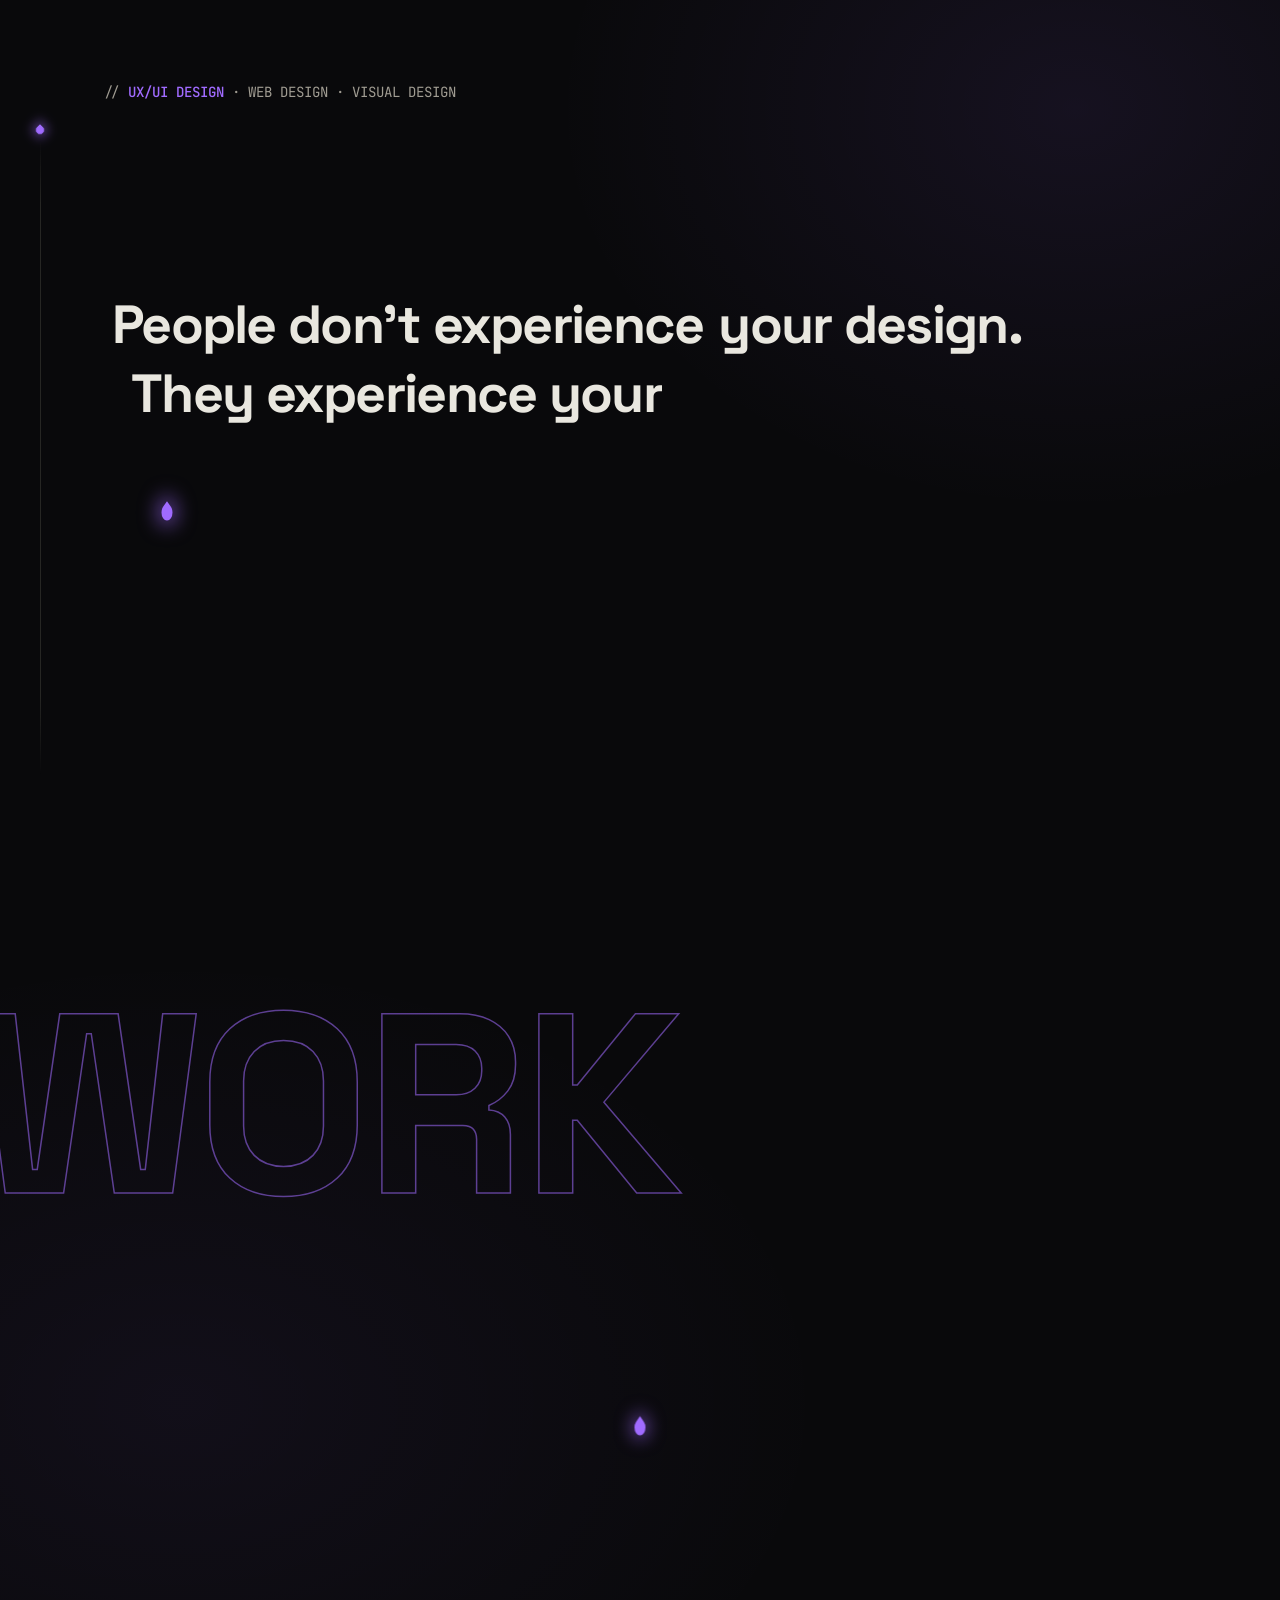
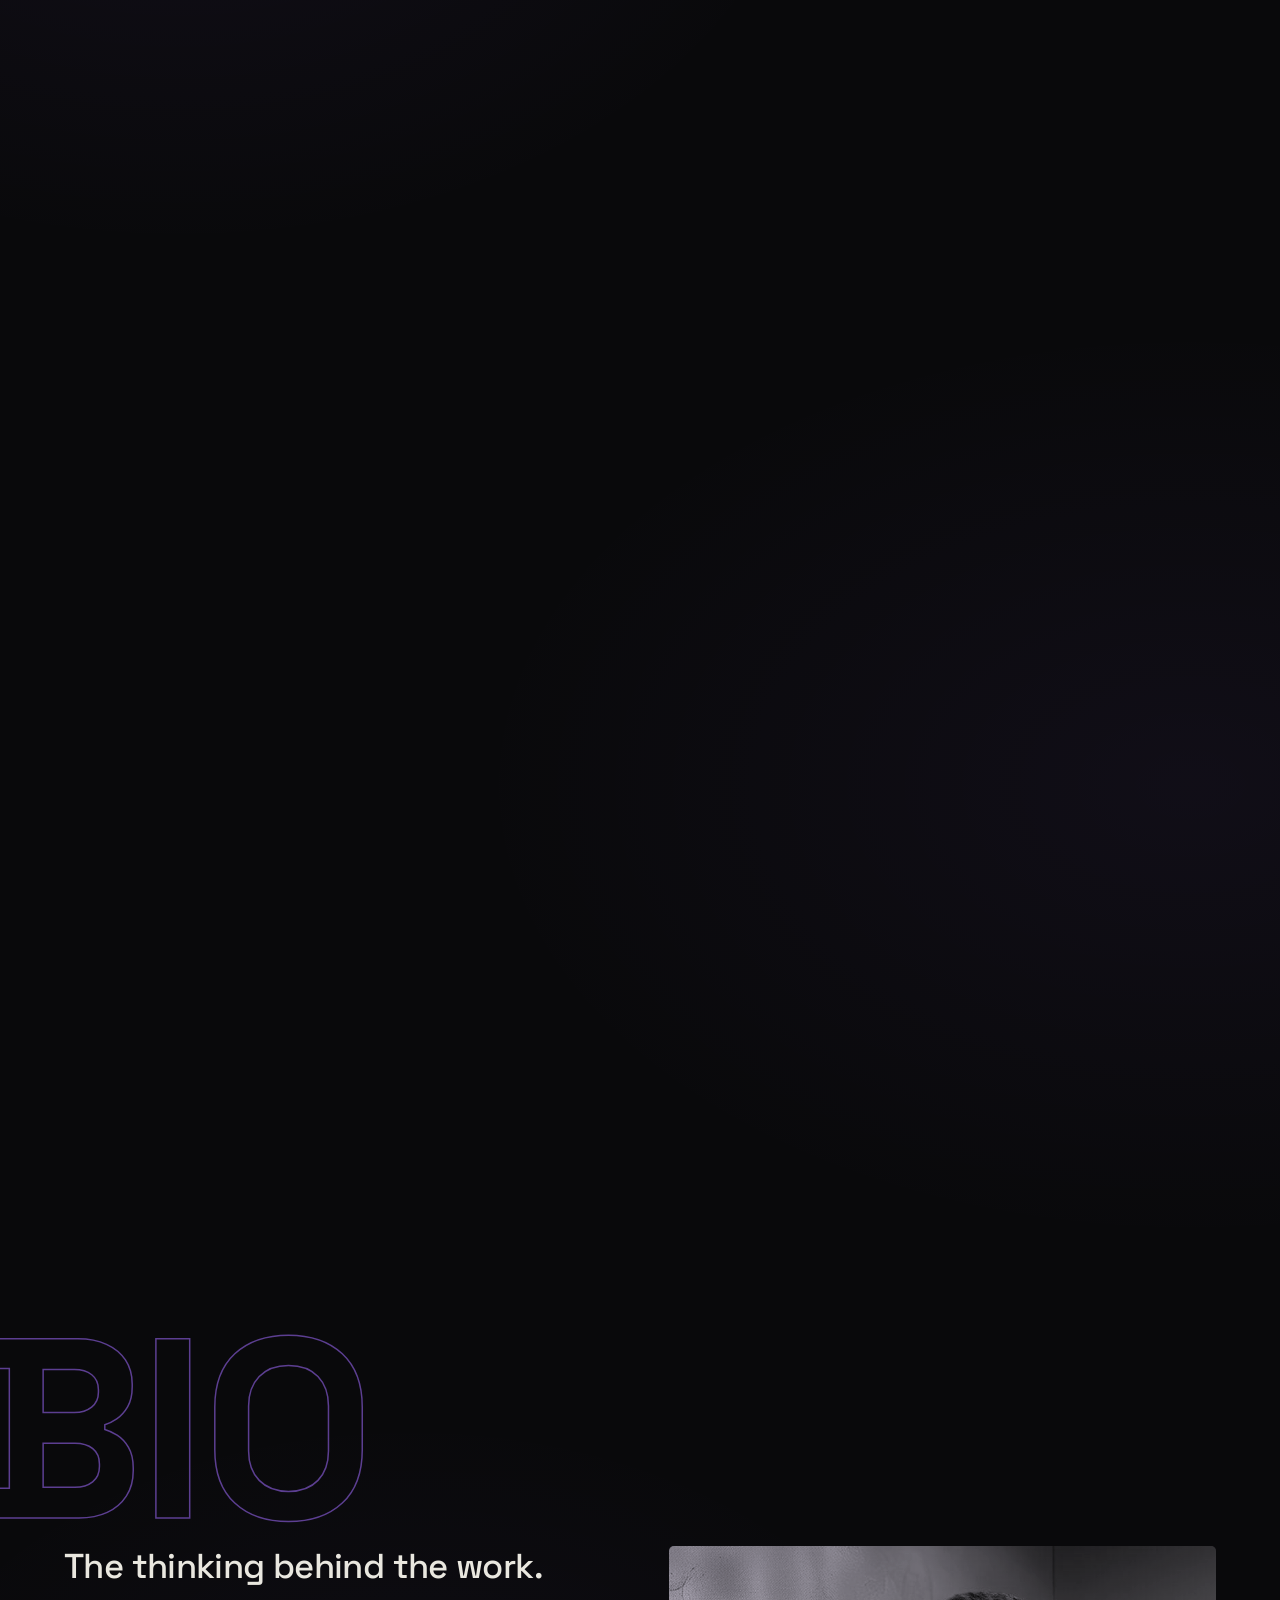
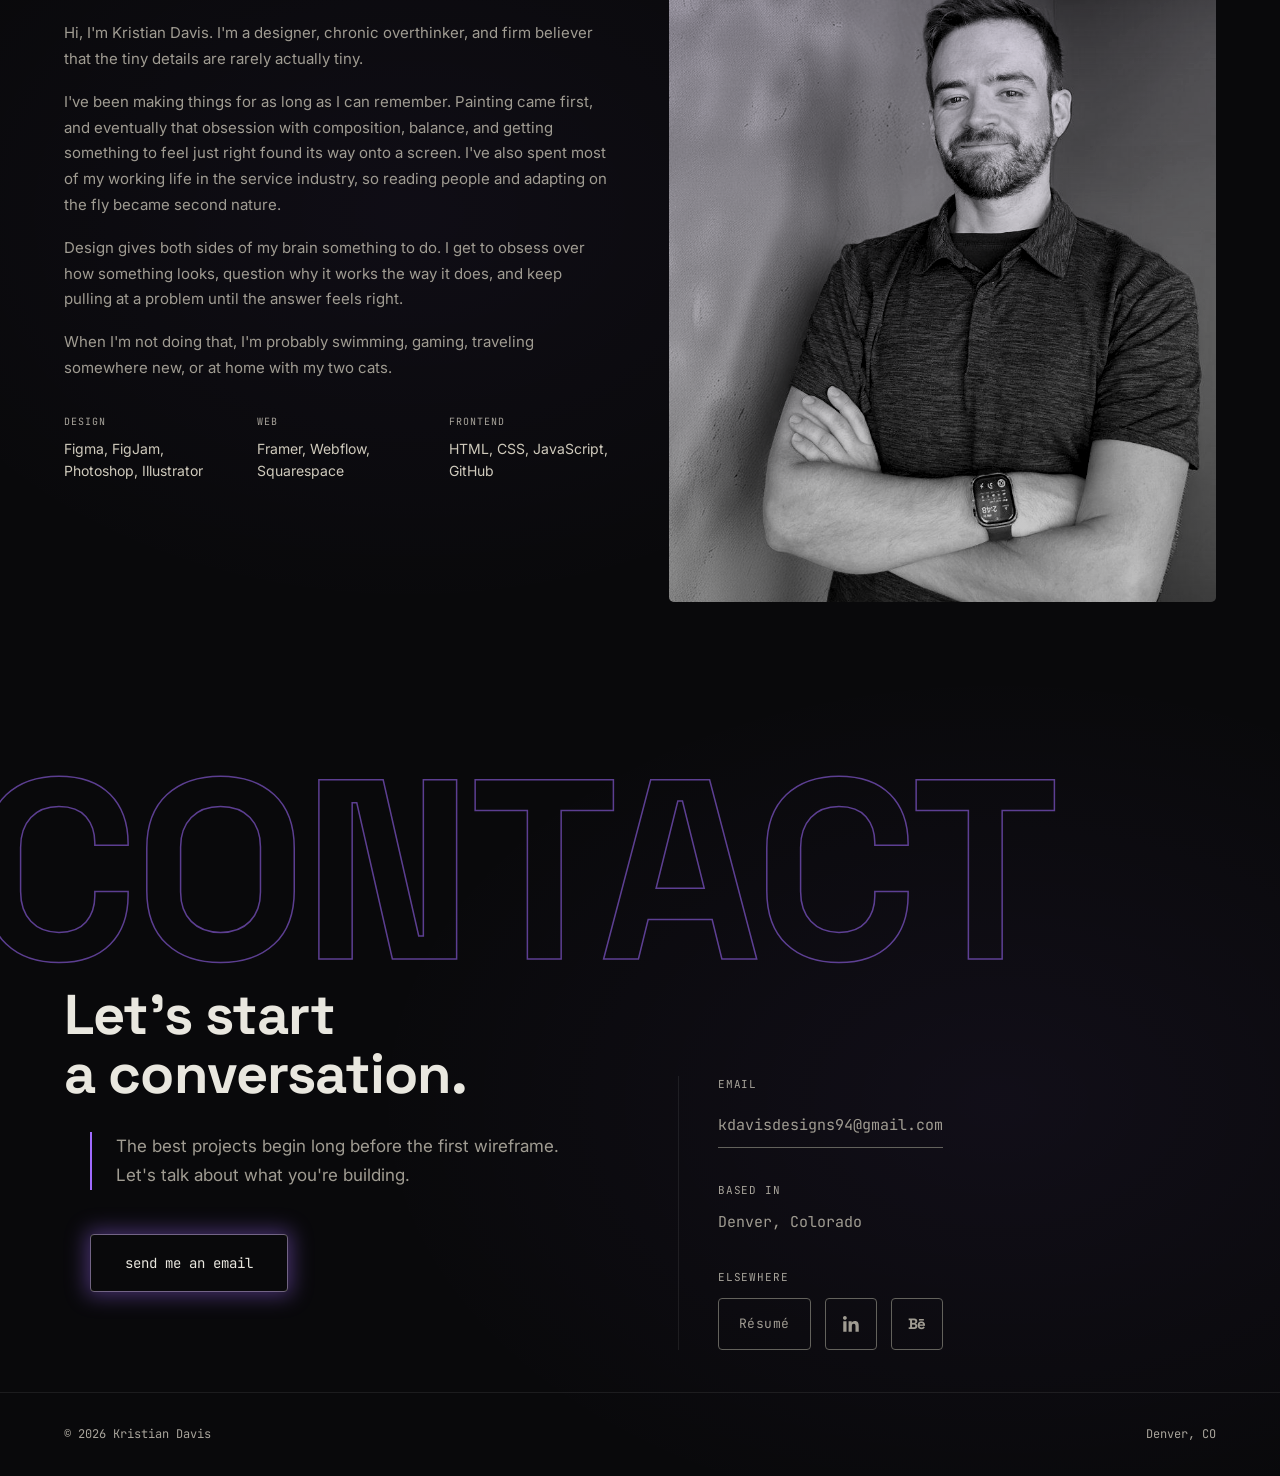
==== index.html @ 73e9573c "NiteFind case study rebuild: research-led narrative, real artifacts New section order: hero, why thi" ====
<!DOCTYPE html>
<html lang="en">
<head>
<meta charset="UTF-8">
<meta name="viewport" content="width=device-width, initial-scale=1.0">
<title>Kristian Davis — UX Consultant &amp; Product Designer</title>
<meta name="description" content="Kristian Davis is a UX consultant and product designer in Denver, Colorado. People don't experience your design. They experience your decisions.">
<meta property="og:type" content="website">
<meta property="og:title" content="Kristian Davis, UX Consultant and Product Designer">
<meta property="og:description" content="People don't experience your design. They experience your decisions.">
<meta property="og:image" content="img/previews/nitefind-preview.jpg?v=2">
<meta name="twitter:card" content="summary_large_image">
<link rel="preconnect" href="https://fonts.googleapis.com">
<link rel="preconnect" href="https://fonts.gstatic.com" crossorigin>
<link rel="stylesheet" href="https://fonts.googleapis.com/css2?family=JetBrains+Mono:wght@400;500&family=Space+Grotesk:wght@400;500;700&family=Inter:wght@400;500&display=swap">
<link rel="canonical" href="https://kdavisdesigns0663.github.io/kristian-davis-portfolio/">
<link rel="icon" href="data:image/svg+xml,%3Csvg xmlns='http://www.w3.org/2000/svg' viewBox='0 0 32 32'%3E%3Crect width='32' height='32' fill='%2309090B'/%3E%3Cpath d='M16 5c4.2 4.6 7 8 7 11.4A7 7 0 0 1 9 16.4C9 13 11.8 9.6 16 5z' fill='%23a06bff'/%3E%3C/svg%3E">
<link rel="stylesheet" href="css/style.css">
</head>
<body>
<div id="page" style="position:relative">

<div id="spine" aria-hidden="true" style="position:fixed;top:0;bottom:0;left:clamp(14px,3.1vw,40px);z-index:90;width:1px;display:none;pointer-events:none">
  <div style="position:absolute;top:14vh;bottom:14vh;left:0;width:1px;background:linear-gradient(180deg,transparent,#26262300 2%,#262623 12%,#262623 88%,transparent)"></div>
  <div id="spineDot" style="position:absolute;top:14vh;left:-3.5px;width:8px;height:8px;background:var(--accent);border-radius:50% 50% 50% 0;transform:rotate(135deg);box-shadow:0 0 11px 3px rgba(var(--accent-rgb),.5);transition:top .18s linear"></div>
</div>

<a class="i1" href="#work" style="position:absolute;top:-100px;left:16px;z-index:100;padding:12px 20px;background:var(--bg-raise-2);border:1px solid var(--accent);border-radius:4px;font-family:'JetBrains Mono',monospace;font-size:13px;color:#e9e7df">skip to work</a>

<nav aria-label="Primary" id="siteNav" style="position:fixed;top:0;left:0;right:0;z-index:80;display:flex;align-items:center;justify-content:space-between;padding:clamp(15px,1.8vw,21px) calc(max(0px, (100% - 1280px) / 2) + clamp(24px,5vw,64px));border-bottom:1px solid rgba(255,255,255,.08);background:rgba(9,9,11,.86);backdrop-filter:blur(14px);-webkit-backdrop-filter:blur(14px);opacity:0;transform:translateY(-12px);pointer-events:none;transition:opacity .45s ease,transform .55s cubic-bezier(.19,1,.22,1)">
    <div class="nav-brand" style="display:inline-flex;align-items:baseline;gap:10px;min-width:0">
      <span class="nav-name" style="font-family:'Space Grotesk',sans-serif;font-weight:700;font-size:17px;letter-spacing:-.01em;color:#e9e7df;white-space:nowrap">Kristian Davis</span>
      <span class="nav-role" aria-hidden="true" style="font-family:'JetBrains Mono',monospace;font-size:10px;letter-spacing:.11em;text-transform:uppercase;color:#a8a49b;white-space:nowrap"><span style="color:var(--accent)">•</span> UX Consultant</span>
    </div>
    <button id="navToggle" type="button" aria-expanded="false" aria-controls="navMenu" style="display:none;align-items:center;gap:9px;min-height:44px;padding:10px 16px;border:1px solid #63625c;border-radius:4px;background:transparent;color:#e9e7df;font-family:'JetBrains Mono',monospace;font-size:12px;letter-spacing:.06em;cursor:pointer">Menu<span aria-hidden="true" style="font-size:8px;transition:transform .3s cubic-bezier(.19,1,.22,1)">▼</span></button>
    <ul id="navMenu" style="display:flex;align-items:center;gap:clamp(18px,3vw,32px);list-style:none;font-family:'JetBrains Mono',monospace;font-size:13px">
      <li><a class="i3" href="#hero" style="display:inline-flex;align-items:center;padding-bottom:5px;color:#a09c92;background:linear-gradient(90deg,var(--accent),var(--accent)) left bottom / 0% 1px no-repeat;transition:background-size .45s cubic-bezier(.19,1,.22,1),color .3s ease,transform .45s cubic-bezier(.19,1,.22,1)">home</a></li>
      <li style="position:relative">
        <details style="position:relative">
          <summary class="i4" style="display:inline-flex;align-items:center;gap:7px;color:#a09c92;cursor:pointer;transition:color .3s ease">work<span aria-hidden="true" style="font-size:8px;transform:translateY(1px)">▼</span></summary>
          <ul style="position:absolute;top:calc(100% + 16px);right:0;min-width:200px;display:flex;flex-direction:column;gap:2px;list-style:none;padding:8px;border:1px solid rgba(255,255,255,.08);border-radius:11px;background:var(--bg-raise-1);box-shadow:0 28px 60px -22px rgba(0,0,0,.95);transform-origin:top right">
            <li><a class="i5" href="case-studies/nitefind.html" style="display:flex;align-items:center;gap:10px;padding:9px 12px;border-radius:7px;font-size:12px;color:#a09c92;transition:color .25s ease,background .25s ease"><span aria-hidden="true" style="flex-shrink:0;width:7px;height:7px;border-radius:50%;background:var(--accent)"></span>Nitefind</a></li>
            <li><a class="i6" href="case-studies/smiteforge.html" style="display:flex;align-items:center;gap:10px;padding:9px 12px;border-radius:7px;font-size:12px;color:#a09c92;transition:color .25s ease,background .25s ease"><span aria-hidden="true" style="flex-shrink:0;width:7px;height:7px;border-radius:50%;background:#e0b84a"></span>SmiteForge</a></li>
            <li><a class="i7" href="case-studies/zentra.html" style="display:flex;align-items:center;gap:10px;padding:9px 12px;border-radius:7px;font-size:12px;color:#a09c92;transition:color .25s ease,background .25s ease"><span aria-hidden="true" style="flex-shrink:0;width:7px;height:7px;border-radius:50%;background:#4fbf82"></span>Zentra</a></li>
            <li><a aria-disabled="true" style="display:flex;align-items:center;gap:10px;padding:9px 12px;border-radius:7px;font-size:12px;color:#a09c92"><span aria-hidden="true" style="flex-shrink:0;width:7px;height:7px;border-radius:50%;background:#8f8f8f"></span>Amun</a></li>
            <li style="margin-top:4px;padding-top:6px;border-top:1px solid rgba(255,255,255,.08)"><a class="i9" href="#work" style="display:block;padding:9px 12px;border-radius:7px;font-size:12px;color:#a8a49b;transition:color .25s ease">all work →</a></li>
          </ul>
        </details>
      </li>
      <li><a class="i10" href="#about" style="display:inline-flex;align-items:center;padding-bottom:5px;color:#a09c92;background:linear-gradient(90deg,var(--accent),var(--accent)) left bottom / 0% 1px no-repeat;transition:background-size .45s cubic-bezier(.19,1,.22,1),color .3s ease,transform .45s cubic-bezier(.19,1,.22,1)">about</a></li>
      <li><a class="i11" href="#contact" style="display:inline-flex;align-items:center;padding-bottom:5px;color:#a09c92;background:linear-gradient(90deg,var(--accent),var(--accent)) left bottom / 0% 1px no-repeat;transition:background-size .45s cubic-bezier(.19,1,.22,1),color .3s ease,transform .45s cubic-bezier(.19,1,.22,1)">contact</a></li>
    </ul>
  </nav>

<main id="main">

<!-- ===================== HERO ===================== -->
<section id="hero" style="position:relative;--hero-pad-x:calc(max(0px, (100% - 1280px) / 2) + clamp(24px,5vw,64px));display:flex;flex-direction:column;justify-content:center;min-height:100dvh;padding:clamp(40px,5vh,64px) var(--hero-pad-x) calc(clamp(24px,4vh,44px) + 64px);overflow:hidden">

  <div id="heroEyebrow" style="position:absolute;z-index:2;top:9vh;left:calc(var(--hero-pad-x) + clamp(14px,3.1vw,40px));font-family:'JetBrains Mono',monospace;font-size:clamp(13px,1.1vw,15px);color:#a09c92">// <b style="color:var(--accent);font-weight:500">UX/UI DESIGN</b> · WEB DESIGN · VISUAL DESIGN</div>

  <div class="hero-block" style="position:relative;z-index:2;display:flex;flex-direction:column;margin-left:clamp(0px,2vw,24px)">
  <div id="surface" style="position:relative;z-index:2">
    <h1 id="heroHeadline" style="position:relative;z-index:2;margin-top:0;margin-left:clamp(0px,2vw,24px);font-family:'Space Grotesk',sans-serif;font-weight:700;font-size:clamp(34px,6.6vw,104px);line-height:1.02;letter-spacing:-.032em;max-width:32ch">
    <span style="display:inline-block;padding-bottom:.14em;margin-bottom:-.14em;padding-right:.28em;color:#e9e7df">People don't experience</span><br data-mob><span style="display:inline-block;padding-bottom:.14em;margin-bottom:-.14em;color:#e9e7df">your design.</span>
    <span data-line="b" style="display:block;width:fit-content;padding-bottom:.14em;margin-bottom:-.14em;margin-top:.26em;margin-left:clamp(8px,1.5vw,26px);color:#e9e7df;opacity:0;-webkit-mask-image:linear-gradient(90deg,#000 0%,#000 var(--reveal,0%),transparent calc(var(--reveal,0%) + 1.6em),transparent 100%);mask-image:linear-gradient(90deg,#000 0%,#000 var(--reveal,0%),transparent calc(var(--reveal,0%) + 1.6em),transparent 100%);-webkit-mask-size:100% 140%;mask-size:100% 140%;transition:opacity .15s ease, --reveal 2s linear">They experience your</span>
    <span data-line="c" style="display:block;width:fit-content;padding-bottom:.14em;margin-bottom:-.14em;margin-top:.26em;margin-left:clamp(24px,4vw,64px);color:var(--accent);opacity:0;-webkit-mask-image:linear-gradient(90deg,#000 0%,#000 var(--reveal,0%),transparent calc(var(--reveal,0%) + 1.6em),transparent 100%);mask-image:linear-gradient(90deg,#000 0%,#000 var(--reveal,0%),transparent calc(var(--reveal,0%) + 1.6em),transparent 100%);-webkit-mask-size:100% 140%;mask-size:100% 140%;transition:opacity .15s ease, --reveal 2s linear;position:relative">decisions.<span data-cascade-edge aria-hidden="true" style="position:absolute;left:0;top:0;white-space:nowrap;color:#e9e7df;opacity:0;filter:blur(5px);mask:url(#rippleWordEdge);-webkit-mask:url(#rippleWordEdge)">decisions.</span><span data-cascade aria-hidden="true" style="position:absolute;left:0;top:0;white-space:nowrap;color:#e9e7df;opacity:0;mask:url(#rippleWord);-webkit-mask:url(#rippleWord)">decisions.</span></span>
  </h1>

    <svg width="0" height="0" aria-hidden="true" focusable="false" style="position:absolute;pointer-events:none">
      <filter id="rippleEdge" x="-40%" y="-40%" width="180%" height="180%" color-interpolation-filters="sRGB">
        <feTurbulence data-turb type="fractalNoise" baseFrequency="0.018 0.052" numOctaves="3" seed="7" result="n"></feTurbulence>
        <feGaussianBlur in="SourceGraphic" stdDeviation="7" result="soft"></feGaussianBlur>
        <feDisplacementMap data-disp in="soft" in2="n" scale="36" xChannelSelector="R" yChannelSelector="G"></feDisplacementMap>
      </filter>
      <filter id="rippleEdgeSoft" x="-40%" y="-40%" width="180%" height="180%" color-interpolation-filters="sRGB">
        <feTurbulence data-turb type="fractalNoise" baseFrequency="0.016 0.044" numOctaves="3" seed="19" result="n"></feTurbulence>
        <feGaussianBlur in="SourceGraphic" stdDeviation="8" result="soft"></feGaussianBlur>
        <feDisplacementMap data-disp in="soft" in2="n" scale="16" xChannelSelector="R" yChannelSelector="G"></feDisplacementMap>
      </filter>
      <mask id="rippleWord" maskContentUnits="userSpaceOnUse">
        <circle data-front cx="0" cy="0" r="0" fill="#fff" filter="url(#rippleEdge)"></circle>
      </mask>
      <mask id="rippleWordEdge" maskContentUnits="userSpaceOnUse">
        <g filter="url(#rippleEdge)">
          <circle data-front cx="0" cy="0" r="0" fill="#fff"></circle>
          <circle data-front-inner cx="0" cy="0" r="0" fill="#000"></circle>
        </g>
      </mask>
      <mask id="rippleSub" maskContentUnits="userSpaceOnUse">
        <circle data-front cx="0" cy="0" r="0" fill="#fff" filter="url(#rippleEdgeSoft)"></circle>
      </mask>
    </svg>

    <div id="waterline" aria-hidden="true" style="position:relative;z-index:2;height:1px;margin-top:clamp(10px,1.2vw,18px);background:linear-gradient(90deg, rgba(var(--accent-rgb),.55), rgba(var(--accent-rgb),.14) 46%, transparent 82%);opacity:0;transform:scaleX(0);transform-origin:left;transition:opacity .5s ease, transform 1.5s cubic-bezier(.19,1,.22,1)"></div>

    <div id="heroDropStage" aria-hidden="true" style="position:absolute;left:clamp(40px,13vw,220px);top:100%;width:0;height:0;z-index:4;pointer-events:none;overflow:visible">
      <div data-drop-wrap style="position:absolute;left:0;top:0;transform:translate(-50%,-60vh) scaleY(1);opacity:0"><div style="width:11px;height:11px;background:var(--accent);box-shadow:0 0 15px 4px rgba(var(--accent-rgb),.6);border-radius:50% 50% 50% 0;transform:rotate(135deg)"></div></div>
      <div data-flash style="position:absolute;top:0;left:0;width:5px;height:5px;border-radius:50%;background:#fff;transform:translate(-50%,-50%);opacity:0"></div>
    </div>

    <!-- Reflected light on a wet surface, not a mirrored word. The mask is two layers
         intersected: the vertical fade the light needs, and a horizontal one at the right
         edge. Without the second, the two widest pools (centred at 74% and 93% with radii
         that reach past 100%) were cut off by the box with alpha still on them, which drew
         a faint but straight violet edge down the hero. Everything is anchored to the
         impact point (8% of this box, which is ~7% of the divider): the pools are shallow
         left-anchored ellipses that stretch far further right than left, the mask kills the
         bottom third, and [data-pool-light] carries the bloom animation from the hit
         (poolBloom in main.js) and settles at 60% of its peak. -->
    <div id="heroPool" aria-hidden="true" style="position:absolute;left:2%;top:calc(100% - 1px);z-index:0;pointer-events:none;overflow:visible;opacity:0;-webkit-mask-image:linear-gradient(to bottom, rgba(0,0,0,1) 0%, rgba(0,0,0,.98) 11%, rgba(0,0,0,.7) 31%, rgba(0,0,0,.4) 54%, rgba(0,0,0,.15) 77%, transparent 100%),linear-gradient(to right, rgba(0,0,0,1) 0%, rgba(0,0,0,1) 58%, rgba(0,0,0,.55) 82%, transparent 100%);-webkit-mask-composite:source-in;mask-image:linear-gradient(to bottom, rgba(0,0,0,1) 0%, rgba(0,0,0,.98) 11%, rgba(0,0,0,.7) 31%, rgba(0,0,0,.4) 54%, rgba(0,0,0,.15) 77%, transparent 100%),linear-gradient(to right, rgba(0,0,0,1) 0%, rgba(0,0,0,1) 58%, rgba(0,0,0,.55) 82%, transparent 100%);mask-composite:intersect">
      <div data-pool-light style="position:absolute;inset:0;transform-origin:left center;transform:scaleX(.05);opacity:0;background:
        radial-gradient(ellipse 14% 13% at 8% 7%, rgba(var(--accent-rgb),.22), rgba(var(--accent-rgb),0) 70%),
        radial-gradient(ellipse 34% 30% at 22% 14%, rgba(var(--accent-rgb),.15), rgba(var(--accent-rgb),0) 72%),
        radial-gradient(ellipse 52% 34% at 44% 18%, rgba(var(--accent-rgb),.115), rgba(var(--accent-rgb),0) 74%),
        radial-gradient(ellipse 46% 30% at 74% 22%, rgba(var(--accent-rgb),.062), rgba(var(--accent-rgb),0) 76%),
        radial-gradient(ellipse 30% 24% at 93% 20%, rgba(var(--accent-rgb),.038), rgba(var(--accent-rgb),0) 78%)">
      <span style="position:absolute;left:9%;top:9%;width:32%;height:2px;border-radius:50%;opacity:.07;filter:blur(7px);transform:rotate(-0.3deg);background:linear-gradient(90deg, rgba(var(--accent-rgb),0), rgba(var(--accent-rgb),1) 28%, rgba(var(--accent-rgb),.45) 68%, rgba(var(--accent-rgb),0))"></span>
      <span style="position:absolute;left:17%;top:19%;width:46%;height:3px;border-radius:50%;opacity:.055;filter:blur(10px);transform:rotate(0.2deg);background:linear-gradient(90deg, rgba(var(--accent-rgb),0), rgba(var(--accent-rgb),1) 28%, rgba(var(--accent-rgb),.45) 68%, rgba(var(--accent-rgb),0))"></span>
      <span style="position:absolute;left:47%;top:14%;width:29%;height:2px;border-radius:50%;opacity:.045;filter:blur(9px);transform:rotate(-0.15deg);background:linear-gradient(90deg, rgba(var(--accent-rgb),0), rgba(var(--accent-rgb),1) 28%, rgba(var(--accent-rgb),.45) 68%, rgba(var(--accent-rgb),0))"></span>
      <span style="position:absolute;left:28%;top:31%;width:38%;height:2px;border-radius:50%;opacity:.04;filter:blur(12px);transform:rotate(0.35deg);background:linear-gradient(90deg, rgba(var(--accent-rgb),0), rgba(var(--accent-rgb),1) 28%, rgba(var(--accent-rgb),.45) 68%, rgba(var(--accent-rgb),0))"></span>
      <span style="position:absolute;left:12%;top:43%;width:26%;height:4px;border-radius:50%;opacity:.032;filter:blur(14px);transform:rotate(-0.2deg);background:linear-gradient(90deg, rgba(var(--accent-rgb),0), rgba(var(--accent-rgb),1) 28%, rgba(var(--accent-rgb),.45) 68%, rgba(var(--accent-rgb),0))"></span>
      </div>
      <div data-pool-ripple style="position:absolute;left:8%;top:1px;width:10px;height:2px;border:1px solid rgba(var(--accent-rgb),.6);border-radius:50%;transform:translate(-50%,-50%);opacity:0"></div>
    </div>

  </div>

  <div id="heroSub" style="position:relative;z-index:2;margin-top:clamp(26px,3.6vh,48px);margin-left:clamp(0px,2vw,24px);padding-left:clamp(0px,2vw,24px)">
    <!-- Hidden until the cascade reaches it: --cascade is a downward front (see style.css), so
         the copy is masked out at 0% and wipes in from the top as the front arrives, in purple.
         Driven by heroHandoff() in main.js. -->
    <p style="position:relative;z-index:1;max-width:44ch;font-size:clamp(14.5px,0.5vw + 12.5px,20px);line-height:1.65;color:var(--accent);text-wrap:pretty;opacity:0;mask:url(#rippleSub);-webkit-mask:url(#rippleSub);transition:opacity .01s linear">Helping businesses navigate complexity through thoughtful strategy and purposeful design.</p>
  </div>

  <div id="heroFoot" data-lit="false" style="z-index:60;display:flex;flex-wrap:wrap;align-items:flex-end;justify-content:flex-end;gap:clamp(20px,3vw,48px)">
    <a class="i-scroll" href="#work" style="display:inline-flex;align-items:center;gap:11px;flex-shrink:0;padding:10px 14px 16px 14px;border-bottom:1px solid #34332f;font-family:'JetBrains Mono',monospace;font-size:12px;letter-spacing:.06em;color:#e9e7df;transition:border-color .35s ease,gap .35s cubic-bezier(.19,1,.22,1)">SEE THE WORK<span aria-hidden="true">↓</span></a>
  </div>
  </div><!-- /.hero-block -->
</section>

<!-- ===================== WORK ===================== -->
<section id="work" style="position:relative;padding:calc(clamp(32px,4.4vw,68px) + clamp(110px,20vw,280px) + 8px) 0 0;overflow:hidden">
  <div id="workWash" aria-hidden="true" style="position:absolute;top:0;left:0;right:0;height:min(760px,74vh);z-index:0;pointer-events:none;background:radial-gradient(ellipse 62% 100% at 50% 0%, rgba(var(--accent-rgb),.13), transparent 72%);clip-path:circle(0% at 50% 0%)"></div>
  <div id="workGhost" aria-hidden="true" style="position:absolute;top:clamp(40px,6vw,96px);left:clamp(-30px,-2vw,-8px);z-index:1;pointer-events:none;user-select:none;font-family:'Space Grotesk',sans-serif;font-weight:700;font-size:clamp(110px,20vw,280px);line-height:1;color:transparent;-webkit-text-stroke:1.5px var(--accent);letter-spacing:-.02em;opacity:.55">WORK</div>
  <div id="dropStage" aria-hidden="true" style="position:absolute;top:0;left:50%;width:0;height:0;z-index:6;pointer-events:none;overflow:visible">
    <div data-drop-wrap style="position:absolute;left:0;top:0;transform:translate(-50%,-70vh) scaleY(1);opacity:0"><div style="width:11px;height:11px;background:var(--accent);box-shadow:0 0 14px 3px rgba(var(--accent-rgb),.55);border-radius:50% 50% 50% 0;transform:rotate(135deg)"></div></div>
    <div data-flash style="position:absolute;top:0;left:0;width:6px;height:6px;border-radius:50%;background:#fff;transform:translate(-50%,-50%);opacity:0"></div>
  </div>

  <h2 class="sr-only">Selected work</h2>

  <div id="bands" style="position:relative;z-index:2;border-top:1px solid rgba(255,255,255,.08);opacity:0;transition:opacity .5s ease">

    <a data-band="nitefind" href="case-studies/nitefind.html" style="position:relative;display:block;border-bottom:1px solid rgba(255,255,255,.08);overflow:hidden">
      <span data-flood aria-hidden="true" style="position:absolute;inset:0;z-index:0;background:linear-gradient(90deg, rgba(var(--accent-rgb),.14), rgba(var(--accent-rgb),.02) 62%, transparent);transform:scaleX(0);transform-origin:left;transition:transform .62s cubic-bezier(.19,1,.22,1)"></span>
      <span data-edge aria-hidden="true" style="position:absolute;top:0;bottom:0;left:0;z-index:1;width:2px;background:var(--accent);transform:scaleY(0);transform-origin:top;transition:transform .52s cubic-bezier(.19,1,.22,1)"></span>
      <div style="position:relative;z-index:2;max-width:1280px;margin:0 auto;padding:clamp(34px,4vw,58px) clamp(24px,5vw,64px)">
        <div data-row style="display:grid;grid-template-columns:auto minmax(0,1.08fr) minmax(0,.88fr);align-items:stretch;column-gap:clamp(26px,2.8vw,44px);transition:transform .5s cubic-bezier(.19,1,.22,1)">
          <div data-shot style="position:relative;align-self:center;flex-shrink:0;width:clamp(250px,31vw,460px);aspect-ratio:4/3;border-radius:10px;overflow:hidden;box-shadow:0 18px 44px -14px rgba(0,0,0,.8), 0 0 0 1px rgba(255,255,255,.06);transition:transform .55s cubic-bezier(.19,1,.22,1),box-shadow .55s ease">
            <img src="img/previews/nitefind-preview.jpg?v=2" alt="" loading="lazy" style="width:100%;height:100%;object-fit:cover;object-position:50% 50%;display:block;filter:saturate(.82) brightness(.86);transition:filter .55s ease">
          </div>
          <div style="display:flex;flex-direction:column;justify-content:center">
            <h3 style="font-family:'Space Grotesk',sans-serif;font-weight:700;font-size:clamp(25px,3.5vw,50px);line-height:1.02;letter-spacing:-.025em">Nitefind</h3>
            <p style="margin-top:11px;font-size:15px;line-height:1.45;color:#b5b0a4;max-width:30ch;text-wrap:pretty">Too many options, not enough certainty.</p>
            <div style="display:flex;flex-wrap:wrap;gap:7px;margin-top:20px"><span style="padding:4px 10px;border:1px solid #262623;border-radius:999px;font-family:'JetBrains Mono',monospace;font-size:10px;letter-spacing:.06em;color:#a8a49b">MOBILE PRODUCT</span><span style="padding:4px 10px;border:1px solid #262623;border-radius:999px;font-family:'JetBrains Mono',monospace;font-size:10px;letter-spacing:.06em;color:#a8a49b">CONCEPT</span><span style="padding:4px 10px;border:1px solid #262623;border-radius:999px;font-family:'JetBrains Mono',monospace;font-size:10px;letter-spacing:.06em;color:#a8a49b">2025</span></div>
          </div>
          <div style="display:flex;flex-direction:column;justify-content:center;padding-left:clamp(22px,2.2vw,34px);border-left:1px solid rgba(255,255,255,.07)">
            <span style="display:block;font-family:'JetBrains Mono',monospace;font-size:10px;letter-spacing:.12em;text-transform:uppercase;color:var(--accent)">UX RESEARCH · PRODUCT DECISIONS</span>
            <p style="margin-top:12px;font-size:13.5px;line-height:1.65;color:#b0aba0;max-width:36ch;text-wrap:pretty">Turning how people choose a night out into a faster, more confident way to decide.</p>
            <span data-cta style="display:inline-flex;align-items:center;align-self:flex-start;gap:8px;margin-top:clamp(18px,1.8vw,24px);font-family:'JetBrains Mono',monospace;font-size:11px;letter-spacing:.08em;text-transform:uppercase;color:var(--accent);transition:gap .35s cubic-bezier(.19,1,.22,1)">view case study<span data-arrow aria-hidden="true" style="display:inline-block;font-size:12px;transition:transform .35s cubic-bezier(.19,1,.22,1)">↗</span></span>
          </div>
        </div>
      </div>
    </a>

    <a data-band="smiteforge" href="case-studies/smiteforge.html" style="position:relative;display:block;border-bottom:1px solid rgba(255,255,255,.08);overflow:hidden">
      <span data-flood aria-hidden="true" style="position:absolute;inset:0;z-index:0;background:linear-gradient(90deg, rgba(224,184,74,.14), rgba(224,184,74,.02) 62%, transparent);transform:scaleX(0);transform-origin:left;transition:transform .62s cubic-bezier(.19,1,.22,1)"></span>
      <span data-edge aria-hidden="true" style="position:absolute;top:0;bottom:0;left:0;z-index:1;width:2px;background:#e0b84a;transform:scaleY(0);transform-origin:top;transition:transform .52s cubic-bezier(.19,1,.22,1)"></span>
      <div style="position:relative;z-index:2;max-width:1280px;margin:0 auto;padding:clamp(34px,4vw,58px) clamp(24px,5vw,64px)">
        <div data-row style="display:grid;grid-template-columns:auto minmax(0,1.08fr) minmax(0,.88fr);align-items:stretch;column-gap:clamp(26px,2.8vw,44px);transition:transform .5s cubic-bezier(.19,1,.22,1)">
          <div data-shot style="position:relative;align-self:center;flex-shrink:0;width:clamp(250px,31vw,460px);aspect-ratio:4/3;border-radius:10px;overflow:hidden;box-shadow:0 18px 44px -14px rgba(0,0,0,.8), 0 0 0 1px rgba(255,255,255,.06);transition:transform .55s cubic-bezier(.19,1,.22,1),box-shadow .55s ease">
            <img src="img/previews/smiteforge-preview.jpg?v=4" alt="" loading="lazy" style="width:100%;height:100%;object-fit:cover;object-position:50% 50%;display:block;filter:saturate(.82) brightness(.86);transition:filter .55s ease">
          </div>
          <div style="display:flex;flex-direction:column;justify-content:center">
            <h3 style="font-family:'Space Grotesk',sans-serif;font-weight:700;font-size:clamp(25px,3.5vw,50px);line-height:1.02;letter-spacing:-.025em">SmiteForge</h3>
            <p style="margin-top:11px;font-size:15px;line-height:1.45;color:#b5b0a4;max-width:30ch;text-wrap:pretty">One brand, two very different platforms.</p>
            <div style="display:flex;flex-wrap:wrap;gap:7px;margin-top:20px"><span style="padding:4px 10px;border:1px solid #262623;border-radius:999px;font-family:'JetBrains Mono',monospace;font-size:10px;letter-spacing:.06em;color:#a8a49b">iOS + ANDROID</span><span style="padding:4px 10px;border:1px solid #262623;border-radius:999px;font-family:'JetBrains Mono',monospace;font-size:10px;letter-spacing:.06em;color:#a8a49b">CONCEPT</span><span style="padding:4px 10px;border:1px solid #262623;border-radius:999px;font-family:'JetBrains Mono',monospace;font-size:10px;letter-spacing:.06em;color:#a8a49b">2025</span></div>
          </div>
          <div style="display:flex;flex-direction:column;justify-content:center;padding-left:clamp(22px,2.2vw,34px);border-left:1px solid rgba(255,255,255,.07)">
            <span style="display:block;font-family:'JetBrains Mono',monospace;font-size:10px;letter-spacing:.12em;text-transform:uppercase;color:#e0b84a">CROSS-PLATFORM UI · INFORMATION ARCHITECTURE</span>
            <p style="margin-top:12px;font-size:13.5px;line-height:1.65;color:#b0aba0;max-width:36ch;text-wrap:pretty">Designing one companion experience for iOS and Android while adapting its structure, hierarchy, and interface patterns to each platform.</p>
            <span data-cta style="display:inline-flex;align-items:center;align-self:flex-start;gap:8px;margin-top:clamp(18px,1.8vw,24px);font-family:'JetBrains Mono',monospace;font-size:11px;letter-spacing:.08em;text-transform:uppercase;color:#e0b84a;transition:gap .35s cubic-bezier(.19,1,.22,1)">view case study<span data-arrow aria-hidden="true" style="display:inline-block;font-size:12px;transition:transform .35s cubic-bezier(.19,1,.22,1)">↗</span></span>
          </div>
        </div>
      </div>
    </a>

    <a data-band="zentra" href="case-studies/zentra.html" style="position:relative;display:block;border-bottom:1px solid rgba(255,255,255,.08);overflow:hidden">
      <span data-flood aria-hidden="true" style="position:absolute;inset:0;z-index:0;background:linear-gradient(90deg, rgba(79,191,130,.14), rgba(79,191,130,.02) 62%, transparent);transform:scaleX(0);transform-origin:left;transition:transform .62s cubic-bezier(.19,1,.22,1)"></span>
      <span data-edge aria-hidden="true" style="position:absolute;top:0;bottom:0;left:0;z-index:1;width:2px;background:#4fbf82;transform:scaleY(0);transform-origin:top;transition:transform .52s cubic-bezier(.19,1,.22,1)"></span>
      <div style="position:relative;z-index:2;max-width:1280px;margin:0 auto;padding:clamp(34px,4vw,58px) clamp(24px,5vw,64px)">
        <div data-row style="display:grid;grid-template-columns:auto minmax(0,1.08fr) minmax(0,.88fr);align-items:stretch;column-gap:clamp(26px,2.8vw,44px);transition:transform .5s cubic-bezier(.19,1,.22,1)">
          <div data-shot style="position:relative;align-self:center;flex-shrink:0;width:clamp(250px,31vw,460px);aspect-ratio:4/3;border-radius:10px;overflow:hidden;box-shadow:0 18px 44px -14px rgba(0,0,0,.8), 0 0 0 1px rgba(255,255,255,.06);transition:transform .55s cubic-bezier(.19,1,.22,1),box-shadow .55s ease">
            <img src="img/previews/zentra-preview.jpg?v=2" alt="" loading="lazy" style="width:100%;height:100%;object-fit:cover;object-position:50% 50%;display:block;filter:saturate(.82) brightness(.86);transition:filter .55s ease">
          </div>
          <div style="display:flex;flex-direction:column;justify-content:center">
            <h3 style="font-family:'Space Grotesk',sans-serif;font-weight:700;font-size:clamp(25px,3.5vw,50px);line-height:1.02;letter-spacing:-.025em">Zentra</h3>
            <p style="margin-top:11px;font-size:15px;line-height:1.45;color:#b5b0a4;max-width:30ch;text-wrap:pretty">Saving money without losing motivation.</p>
            <div style="display:flex;flex-wrap:wrap;gap:7px;margin-top:20px"><span style="padding:4px 10px;border:1px solid #262623;border-radius:999px;font-family:'JetBrains Mono',monospace;font-size:10px;letter-spacing:.06em;color:#a8a49b">MOBILE APP</span><span style="padding:4px 10px;border:1px solid #262623;border-radius:999px;font-family:'JetBrains Mono',monospace;font-size:10px;letter-spacing:.06em;color:#a8a49b">CONCEPT</span><span style="padding:4px 10px;border:1px solid #262623;border-radius:999px;font-family:'JetBrains Mono',monospace;font-size:10px;letter-spacing:.06em;color:#a8a49b">2025</span></div>
          </div>
          <div style="display:flex;flex-direction:column;justify-content:center;padding-left:clamp(22px,2.2vw,34px);border-left:1px solid rgba(255,255,255,.07)">
            <span style="display:block;font-family:'JetBrains Mono',monospace;font-size:10px;letter-spacing:.12em;text-transform:uppercase;color:#4fbf82">VISUAL DESIGN · MOTION</span>
            <p style="margin-top:12px;font-size:13.5px;line-height:1.65;color:#b0aba0;max-width:36ch;text-wrap:pretty">Building a visual language around progress, from goal tracking and hierarchy to identity, feedback, and motion.</p>
            <span data-cta style="display:inline-flex;align-items:center;align-self:flex-start;gap:8px;margin-top:clamp(18px,1.8vw,24px);font-family:'JetBrains Mono',monospace;font-size:11px;letter-spacing:.08em;text-transform:uppercase;color:#4fbf82;transition:gap .35s cubic-bezier(.19,1,.22,1)">view case study<span data-arrow aria-hidden="true" style="display:inline-block;font-size:12px;transition:transform .35s cubic-bezier(.19,1,.22,1)">↗</span></span>
          </div>
        </div>
      </div>
    </a>

    <a data-band="amun" aria-disabled="true" style="position:relative;display:block;border-bottom:1px solid rgba(255,255,255,.08);overflow:hidden">
      <span data-flood aria-hidden="true" style="position:absolute;inset:0;z-index:0;background:linear-gradient(90deg, rgba(143,143,143,.14), rgba(143,143,143,.02) 62%, transparent);transform:scaleX(0);transform-origin:left;transition:transform .62s cubic-bezier(.19,1,.22,1)"></span>
      <span data-edge aria-hidden="true" style="position:absolute;top:0;bottom:0;left:0;z-index:1;width:2px;background:#8f8f8f;transform:scaleY(0);transform-origin:top;transition:transform .52s cubic-bezier(.19,1,.22,1)"></span>
      <div style="position:relative;z-index:2;max-width:1280px;margin:0 auto;padding:clamp(34px,4vw,58px) clamp(24px,5vw,64px)">
        <div data-row style="display:grid;grid-template-columns:auto minmax(0,1.08fr) minmax(0,.88fr);align-items:stretch;column-gap:clamp(26px,2.8vw,44px);transition:transform .5s cubic-bezier(.19,1,.22,1)">
          <div data-shot style="position:relative;align-self:center;flex-shrink:0;width:clamp(250px,31vw,460px);aspect-ratio:4/3;border-radius:10px;overflow:hidden;box-shadow:0 18px 44px -14px rgba(0,0,0,.8), 0 0 0 1px rgba(255,255,255,.06);transition:transform .55s cubic-bezier(.19,1,.22,1),box-shadow .55s ease">
            <div aria-hidden="true" style="position:absolute;inset:0;display:flex;flex-direction:column;align-items:center;justify-content:center;gap:clamp(14px,1.6vw,22px);background:#191919">
              <div style="display:flex;align-items:center;justify-content:center;width:clamp(56px,7vw,92px);height:clamp(56px,7vw,92px);border:1px solid rgba(255,255,255,.14);border-radius:50%;font-family:'Space Grotesk',sans-serif;font-weight:700;font-size:clamp(24px,3vw,40px);line-height:1;letter-spacing:-.03em;color:#8f8f8f">A</div>
              <span style="font-family:'JetBrains Mono',monospace;font-size:10px;letter-spacing:.16em;text-transform:uppercase;color:#8f8f8f">work in progress</span>
            </div>
          </div>
          <div style="display:flex;flex-direction:column;justify-content:center">
            <h3 style="font-family:'Space Grotesk',sans-serif;font-weight:700;font-size:clamp(25px,3.5vw,50px);line-height:1.02;letter-spacing:-.025em;color:#a8a49b">Amun</h3>
            <p style="margin-top:11px;font-size:15px;line-height:1.45;color:#b5b0a4;max-width:30ch;text-wrap:pretty">Currently in development.</p>
            <div style="display:flex;flex-wrap:wrap;gap:7px;margin-top:20px"><span style="padding:4px 10px;border:1px solid #262623;border-radius:999px;font-family:'JetBrains Mono',monospace;font-size:10px;letter-spacing:.06em;color:#a8a49b">IN PROGRESS</span><span style="padding:4px 10px;border:1px solid #262623;border-radius:999px;font-family:'JetBrains Mono',monospace;font-size:10px;letter-spacing:.06em;color:#a8a49b">CLIENT</span><span style="padding:4px 10px;border:1px solid #262623;border-radius:999px;font-family:'JetBrains Mono',monospace;font-size:10px;letter-spacing:.06em;color:#a8a49b">2026</span></div>
          </div>
          <div style="display:flex;flex-direction:column;justify-content:center;padding-left:clamp(22px,2.2vw,34px);border-left:1px solid rgba(255,255,255,.07)">
            <span style="display:block;font-family:'JetBrains Mono',monospace;font-size:10px;letter-spacing:.12em;text-transform:uppercase;color:#8f8f8f">IN PROGRESS</span>
            <p style="margin-top:12px;font-size:13.5px;line-height:1.65;color:#b0aba0;max-width:36ch;text-wrap:pretty">This project is still under development. The full case study will be posted here once it is finished.</p>
            <span data-cta style="display:inline-flex;align-items:center;align-self:flex-start;gap:8px;margin-top:clamp(18px,1.8vw,24px);font-family:'JetBrains Mono',monospace;font-size:11px;letter-spacing:.08em;text-transform:uppercase;color:#a0a0a0;transition:gap .35s cubic-bezier(.19,1,.22,1)">coming soon</span>
          </div>
        </div>
      </div>
    </a>

  </div>
</section>

<!-- ===================== ABOUT ===================== -->
<section id="about" style="position:relative;padding:calc(clamp(32px,4.4vw,68px) + clamp(110px,20vw,280px) + 8px) 0 clamp(44px,5vw,75px);overflow:hidden">
  <div aria-hidden="true" style="position:absolute;top:clamp(40px,6vw,96px);left:clamp(-30px,-2vw,-8px);z-index:1;pointer-events:none;user-select:none;font-family:'Space Grotesk',sans-serif;font-weight:700;font-size:clamp(110px,20vw,280px);line-height:1;color:transparent;-webkit-text-stroke:1.5px var(--accent);letter-spacing:-.02em;opacity:.55">BIO</div>

  <div style="position:relative;z-index:2;width:100%;max-width:1280px;margin:0 auto;padding:0 clamp(24px,5vw,64px)">
    <div class="about-row" style="display:flex;flex-wrap:wrap;align-items:stretch;gap:clamp(32px,4.5vw,64px)">

      <div class="about-media" style="flex:1 1 380px;min-width:min(100%,260px);display:flex">
        <div style="position:relative;flex:1;min-height:100%;border-radius:5px;overflow:hidden">
          <picture>
            <source media="(max-width:900px)" srcset="img/kristian-about-mobile-crop-900.jpg" width="900" height="1125">
            <img src="img/kristian-about-crop-800.jpg" alt="Kristian Davis" width="800" height="1000" style="position:absolute;inset:0;width:100%;height:100%;object-fit:cover;object-position:50% 28%;filter:grayscale(1) contrast(1.15) brightness(.95);display:block">
          </picture>
          <span aria-hidden="true" style="position:absolute;inset:0;background:linear-gradient(160deg, rgba(var(--accent-rgb),.14), rgba(9,9,11,.18) 70%);mix-blend-mode:multiply"></span>
        </div>
      </div>

      <div class="about-text" style="flex:1 1 480px;min-width:min(100%,280px);display:flex;flex-direction:column;gap:clamp(22px,2.6vw,34px)">
        <h2 style="margin:0;font-family:'Space Grotesk',sans-serif;font-weight:500;font-size:clamp(23px,2.7vw,38px);line-height:1.2;letter-spacing:-.018em;text-wrap:pretty">The thinking behind the work.</h2>
        <div style="display:flex;flex-direction:column;gap:17px;max-width:56ch">
          <p style="font-size:15px;line-height:1.72;color:#a09c92;text-wrap:pretty">Hi, I'm Kristian Davis. I'm a designer, chronic overthinker, and firm believer that the tiny details are rarely actually tiny.</p>
          <p style="font-size:15px;line-height:1.72;color:#a09c92;text-wrap:pretty">I've been making things for as long as I can remember. Painting came first, and eventually that obsession with composition, balance, and getting something to feel just right found its way onto a screen. I've also spent most of my working life in the service industry, so reading people and adapting on the fly became second nature.</p>
          <p style="font-size:15px;line-height:1.72;color:#a09c92;text-wrap:pretty">Design gives both sides of my brain something to do. I get to obsess over how something looks, question why it works the way it does, and keep pulling at a problem until the answer feels right.</p>
          <p style="font-size:15px;line-height:1.72;color:#a09c92;text-wrap:pretty">When I'm not doing that, I'm probably swimming, gaming, traveling somewhere new, or at home with my two cats.</p>
        </div>
        <dl id="skills" style="margin:0;display:grid;grid-template-columns:repeat(3,minmax(0,1fr));gap:22px clamp(20px,2.4vw,32px);max-width:56ch">
            <div>
              <dt style="font-family:'JetBrains Mono',monospace;font-size:10px;letter-spacing:.1em;text-transform:uppercase;color:#a8a49b">design</dt>
              <dd style="margin:8px 0 0;font-size:14px;line-height:1.55;color:#cfcabc">Figma, FigJam, Photoshop, Illustrator</dd>
            </div>
            <div>
              <dt style="font-family:'JetBrains Mono',monospace;font-size:10px;letter-spacing:.1em;text-transform:uppercase;color:#a8a49b">web</dt>
              <dd style="margin:8px 0 0;font-size:14px;line-height:1.55;color:#cfcabc">Framer, Webflow, Squarespace</dd>
            </div>
            <div>
              <dt style="font-family:'JetBrains Mono',monospace;font-size:10px;letter-spacing:.1em;text-transform:uppercase;color:#a8a49b">frontend</dt>
              <dd style="margin:8px 0 0;font-size:14px;line-height:1.55;color:#cfcabc">HTML, CSS, JavaScript, GitHub</dd>
            </div>
        </dl>
      </div>
    </div>
  </div>
</section>

<!-- ===================== CONTACT ===================== -->
<section id="contact" style="position:relative;display:flex;align-items:center;min-height:auto;padding:calc(clamp(32px,4.4vw,68px) + clamp(110px,20vw,280px) + 8px) 0 clamp(120px,14vh,150px);overflow:hidden">
  <div aria-hidden="true" style="position:absolute;top:clamp(40px,6vw,96px);left:clamp(-30px,-2vw,-8px);z-index:1;pointer-events:none;user-select:none;font-family:'Space Grotesk',sans-serif;font-weight:700;font-size:clamp(110px,20vw,280px);line-height:1;color:transparent;-webkit-text-stroke:1.5px var(--accent);letter-spacing:-.02em;opacity:.55">CONTACT</div>

  <div style="position:relative;z-index:2;width:100%;max-width:1280px;margin:0 auto;padding:0 clamp(24px,5vw,64px)">
    <div style="display:grid;grid-template-columns:repeat(auto-fit,minmax(min(100%,340px),1fr));gap:clamp(40px,6vw,110px);align-items:start">

      <div>
        <h2 style="font-family:'Space Grotesk',sans-serif;font-weight:700;font-size:clamp(34px,4.4vw,56px);line-height:1.05;letter-spacing:-.015em;max-width:14ch;text-wrap:balance">Let's start a conversation.</h2>
        <p style="margin-top:28px;margin-left:clamp(0px,2vw,28px);padding-left:24px;border-left:2px solid var(--accent);font-size:17px;line-height:1.7;color:#a09c92;max-width:46ch;text-wrap:pretty">The best projects begin long before the first wireframe. Let's talk about what you're building.</p>
        <div style="display:inline-flex;align-items:center;gap:22px;margin-top:44px;margin-left:clamp(0px,2vw,28px)">
          <a class="i14" href="mailto:kdavisdesigns94@gmail.com" style="display:inline-block;padding:17px 34px;min-height:44px;border:1px solid #63625c;border-radius:4px;font-family:'JetBrains Mono',monospace;font-size:14px;background:linear-gradient(90deg,rgba(var(--accent-rgb),.16),rgba(var(--accent-rgb),.16)) left center / 0% 100% no-repeat;position:relative;transition:border-color .35s ease,color .35s ease,background-size .5s cubic-bezier(.19,1,.22,1)"><span class="i14-glow" aria-hidden="true" style="position:absolute;inset:0;pointer-events:none;box-shadow:0 0 20px 4px rgba(var(--accent-rgb),.42);animation:btnGlowPulse 3.4s ease-in-out infinite"></span>send me an email</a>
        </div>
      </div>

      <div style="margin-top:clamp(0px,7vw,104px);padding-left:clamp(0px,3vw,40px);border-left:1px solid rgba(255,255,255,.08)">
        <div style="margin-bottom:34px">
          <span style="display:block;font-family:'JetBrains Mono',monospace;font-size:11px;color:#a8a49b;margin-bottom:10px;text-transform:uppercase;letter-spacing:.08em">email</span>
          <a class="i15" href="mailto:kdavisdesigns94@gmail.com" style="font-family:'JetBrains Mono',monospace;font-size:15px;color:#a09c92;border-bottom:1px solid #63625c;transition:color .3s ease,border-color .3s ease">kdavisdesigns94@gmail.com</a>
        </div>
        <div style="margin-bottom:34px">
          <span style="display:block;font-family:'JetBrains Mono',monospace;font-size:11px;color:#a8a49b;margin-bottom:10px;text-transform:uppercase;letter-spacing:.08em">based in</span>
          <span style="font-family:'JetBrains Mono',monospace;font-size:15px;color:#a09c92">Denver, Colorado</span>
        </div>
        <div>
          <span style="display:block;font-family:'JetBrains Mono',monospace;font-size:11px;color:#a8a49b;margin-bottom:12px;text-transform:uppercase;letter-spacing:.08em">elsewhere</span>
          <div style="display:flex;flex-wrap:wrap;align-items:center;gap:14px">
            <a class="i18" href="#" target="_blank" rel="noopener noreferrer" style="display:inline-flex;align-items:center;justify-content:center;height:52px;padding:0 20px;position:relative;border:1px solid #63625c;border-radius:4px;color:#a09c92;background:linear-gradient(90deg,rgba(var(--accent-rgb),.16),rgba(var(--accent-rgb),.16)) left center / 0% 100% no-repeat;transition:border-color .35s ease,color .35s ease,background-size .5s cubic-bezier(.19,1,.22,1);font-family:'JetBrains Mono',monospace;font-size:13px;letter-spacing:.04em">Résumé</a>
            <div style="display:flex;gap:14px">
              <a class="i16" href="https://www.linkedin.com/in/kdavisdesigns/" target="_blank" rel="noopener noreferrer" aria-label="LinkedIn" style="display:inline-flex;align-items:center;justify-content:center;width:52px;height:52px;position:relative;border:1px solid #63625c;border-radius:4px;color:#a09c92;background:linear-gradient(90deg,rgba(var(--accent-rgb),.16),rgba(var(--accent-rgb),.16)) left center / 0% 100% no-repeat;transition:border-color .35s ease,color .35s ease,background-size .5s cubic-bezier(.19,1,.22,1)">
                <svg viewBox="0 0 24 24" fill="currentColor" style="width:22px;height:22px"><path d="M20.447 20.452h-3.554v-5.569c0-1.328-.027-3.037-1.852-3.037-1.853 0-2.136 1.445-2.136 2.939v5.667H9.351V9h3.414v1.561h.046c.477-.9 1.637-1.85 3.37-1.85 3.601 0 4.267 2.37 4.267 5.455v6.286zM5.337 7.433c-1.144 0-2.063-.926-2.063-2.065 0-1.138.92-2.063 2.063-2.063 1.14 0 2.064.925 2.064 2.063 0 1.139-.925 2.065-2.064 2.065zm1.782 13.019H3.555V9h3.564v11.452z"/></svg>
              </a>
              <a class="i17" href="https://www.behance.net/kristiandavis3" target="_blank" rel="noopener noreferrer" aria-label="Behance" style="display:inline-flex;align-items:center;justify-content:center;width:52px;height:52px;position:relative;border:1px solid #63625c;border-radius:4px;color:#a09c92;background:linear-gradient(90deg,rgba(var(--accent-rgb),.16),rgba(var(--accent-rgb),.16)) left center / 0% 100% no-repeat;transition:border-color .35s ease,color .35s ease,background-size .5s cubic-bezier(.19,1,.22,1);font-family:'Space Grotesk',sans-serif;font-weight:700;font-size:15px;letter-spacing:-.01em"><span aria-hidden="true">Bē</span></a>
            </div>
          </div>
        </div>
      </div>

    </div>
  </div>

  </section>
  </main>

<footer style="position:absolute;bottom:0;left:0;right:0;z-index:10;display:flex;flex-wrap:wrap;gap:8px;justify-content:space-between;padding:clamp(22px,2.6vw,32px) clamp(24px,5vw,64px);border-top:1px solid rgba(255,255,255,.08);font-family:'JetBrains Mono',monospace;font-size:12px;color:#a8a49b">
    <span>© 2026 Kristian Davis</span>
    <span>Denver, CO</span>
  </footer>

</div>
<script src="js/main.js"></script>
</body>
</html>
---- css/style.css ----
/* Kristian Davis portfolio — base tokens, resets, keyframes.
   Layout and colour live as inline styles on the elements themselves; the rules below are
   only the things an inline style cannot express: resets, custom properties, keyframes, and
   the hover/focus/active states. */
/* #a06bff is THE purple. One violet on the whole site, at every size, for decoration (ghost
   words, strokes, glows, rules, focus ring) and for text. Set by the owner on 2026-09-05, after
   two design passes argued that two purples a shade apart read as a mistake rather than as a
   system: the lighter --accent-text (#b48cff) is gone, and so is Nitefind's project violet.
   The contrast trade-off that kept --accent-text alive is real and is now a known, accepted
   cost: #a06bff on the soft-black base is 5.86:1, which clears AA at any size and AAA at large
   sizes, but sits under the 7:1 AAA bar for body-size text -- the hero sub copy is the one
   place that lands. Do not reintroduce a second violet to fix it; raise #a06bff itself, and
   change it in the one place below. Smiteforge gold and Zentra green are not purples and are
   untouched. */
/* Background system: one continuous soft-black environment. --bg is the only page background;
   the two raised surfaces are for genuinely lifted panels (menus, image frames) and nothing else.
   --hairline replaces the old flat #1c1c1a so dividers ride on top of the base rather than
   fighting it. The purple atmosphere lives on body as fixed radial light, ~4-5% peak alpha:
   light absorbed into the dark, not a gradient background. */
:root{
  --accent:#a06bff; --accent-rgb:160,107,255;
  --bg:#09090B; --bg-raise-1:#0D0D11; --bg-raise-2:#111116;
  --hairline:rgba(255,255,255,.08);
}
  *{ margin:0; padding:0; box-sizing:border-box; }
  /* smooth on every breakpoint -- an instant/auto mobile override was tried here and reverted
     the same week: an abrupt, unglided snap is what read as "fighting the scroll" on a phone,
     not the smooth motion itself. proximity (not mandatory) is the other half of this -- see the
     "easy to get wrong" note in CLAUDE.md for why mandatory measurably breaks scrolling here. */
  html{ scroll-behavior:smooth; }
  /* html carries the base colour so body's background is NOT propagated to the canvas -- with
     propagation the pools below are positioned against the viewport-sized root box and all
     collapse into the first screen. Owning the base here keeps body's box (the full document)
     as the positioning area. */
  html{ background:var(--bg); }
  body{
    background-color:transparent;
    /* Mood lighting, not a background colour: a handful of wide, low-alpha pools scattered down
       the document (attachment:scroll, so they are pinned to the page, not the viewport) plus
       the hero's own light in #hero::before. Each pool should read as a lift in the black, never
       as a purple area. */
    background-image:
      radial-gradient(900px 620px at 14% 30%, rgba(var(--accent-rgb),.058), rgba(var(--accent-rgb),0) 72%),
      radial-gradient(1000px 640px at 93% 51%, rgba(var(--accent-rgb),.052), rgba(var(--accent-rgb),0) 72%),
      radial-gradient(760px 540px at 32% 73%, rgba(var(--accent-rgb),.045), rgba(var(--accent-rgb),0) 74%),
      radial-gradient(880px 600px at 78% 92%, rgba(var(--accent-rgb),.055), rgba(var(--accent-rgb),0) 72%);
    background-attachment:scroll; background-repeat:no-repeat;
    color:#e9e7df; font-family:'Inter',sans-serif; line-height:1.6; -webkit-font-smoothing:antialiased; overflow-x:hidden; }
  a{ color:inherit; text-decoration:none; }
  /* a[href], not a: the Amun entries are anchors with no href on purpose, and the bare
     a:hover lit them up as though they went somewhere. */
  @media (hover:hover){ a[href]:hover{ color:var(--accent); } }
  summary{ list-style:none; }
  summary::-webkit-details-marker{ display:none; }
  ::selection{ background:rgba(var(--accent-rgb),.35); color:#fff; }
  :focus-visible{ outline:3px solid var(--accent); outline-offset:3px; border-radius:2px; box-shadow:0 0 0 6px rgba(9,9,11,.9); }
  /* Hero: the light sits in the top-right quadrant, off the headline, so the type reads against
     clean black and the corner carries the glow. */
  #hero::before{
    content:''; position:absolute; inset:0; z-index:0; pointer-events:none;
    background:radial-gradient(ellipse 58% 64% at 84% 12%, rgba(var(--accent-rgb),.085), rgba(var(--accent-rgb),0) 70%);
  }
  @property --reveal{ syntax:'<percentage>'; inherits:false; initial-value:0%; }
  
  
  
  
  
  @keyframes listenPulse{
    0%{ width:10px; height:10px; opacity:.5; }
    70%{ opacity:0; }
    100%{ width:52px; height:52px; opacity:0; }
  }

@keyframes btnGlowPulse{
  0%,100%{ opacity:.34; }
  50%{ opacity:.92; }
}
/* The pulse is the only thing telling a visitor the email button is live. Under reduced motion the
   global rule collapses every animation to 0.01ms, which parked the glow on its dimmest keyframe
   and read as no glow at all; holding it static instead read as a flat purple aura -- which is what
   iOS shows, since Reduce Motion and Low Power Mode both set the query. An opacity-only breathe
   carries no movement, so it is safe here: slower and gentler than the default, but alive. */
@keyframes btnGlowBreathe{
  0%,100%{ opacity:.5; }
  50%{ opacity:.85; }
}
@media (prefers-reduced-motion:reduce){
  .i14-glow{ animation:btnGlowBreathe 6s ease-in-out infinite !important; animation-duration:6s !important; animation-iteration-count:infinite !important; }
}
/* On a phone the glow is physically smaller, so it gets more spread. Radius matches the button so
   the aura reads as coming off the button's edge, not off a square behind it. */
@media (max-width:900px){
  .i14-glow{ border-radius:4px; box-shadow:0 0 26px 6px rgba(var(--accent-rgb),.5) !important; }
}

/* --- interactive states ---
   Hover is wrapped in (hover:hover). A touchscreen has no hover state to leave, so :hover
   latches on tap and the element stays lit until the next tap lands elsewhere, which reads as
   a stuck element rather than as feedback. Focus rules stay outside the query: keyboard focus
   has to answer on every device, and a phone with a keyboard attached is a real thing.
   There is no .i8 any more. It was the Amun dropdown entry, which has no href because the page
   does not exist yet, so lighting it on hover offered a link that was not there. */
.i1:focus-visible{ top:16px !important; }
.i3:focus-visible, .i10:focus-visible, .i11:focus-visible{ background-size:100% 1px !important; color:#e9e7df !important; }
.i14:focus-visible{ border-color:var(--accent) !important; color:var(--accent) !important; background-size:100% 100% !important; }
.i14:focus-visible .i14-glow{ animation:none !important; opacity:.92 !important; }
@media (hover:hover){
  .i1:hover{ top:16px !important; }
  .i3:hover, .i10:hover, .i11:hover{ background-size:100% 1px !important; color:#e9e7df !important; transform:translateY(-2px) !important; }
  .i4:hover{ color:#e9e7df !important; }
  .i5:hover{ color:#e9e7df !important; background:rgba(255,255,255,.06) !important; }
  .i6:hover{ color:#e9e7df !important; background:rgba(255,255,255,.06) !important; }
  .i7:hover{ color:#e9e7df !important; background:rgba(255,255,255,.06) !important; }
  .i9:hover{ color:#e9e7df !important; }
  .i14:hover{ border-color:var(--accent) !important; color:var(--accent) !important; background-size:100% 100% !important; }
  .i14:hover .i14-glow{ animation:none !important; opacity:.92 !important; }
  .i15:hover{ color:#e9e7df !important; border-color:var(--accent) !important; }
  .i16:hover{ color:var(--accent) !important; border-color:var(--accent) !important; background-size:100% 100% !important; }
  .i17:hover{ color:var(--accent) !important; border-color:var(--accent) !important; background-size:100% 100% !important; }
  .i18:hover{ color:var(--accent) !important; border-color:var(--accent) !important; background-size:100% 100% !important; }
}

@media (prefers-reduced-motion: reduce){
  html{ scroll-behavior:auto; }
  *, *::before, *::after{ animation-duration:.01ms !important; animation-iteration-count:1 !important; transition-duration:.01ms !important; }
}

/* --- work bands (added with the new work section) --- */
/* Liquid settle: the row lands, compresses, and rebounds, the way a surface absorbs
   something dropped onto it. Vertical, not lateral, so it reads as descent. */
@keyframes bandFall{
  0%{ transform:translateY(-14px) scaleY(1.05) skewX(0deg); }
  38%{ transform:translateY(0) scaleY(.965) skewX(-.35deg); }
  62%{ transform:translateY(0) scaleY(1.018) skewX(.18deg); }
  82%{ transform:translateY(0) scaleY(.995) skewX(-.07deg); }
  100%{ transform:translateY(0) scaleY(1) skewX(0deg); }
}

/* On desktop, a shared row height and one continuous divider between bands is enough for the
   title/decision/screenshot to read as one project. Stacked on mobile that same divider-only
   approach left title, tags, "the decision" label and the image reading as separate floating
   text blocks with no shared edge tying them together. Each band becomes its own bordered card
   instead -- the divider that used to separate rows becomes the gap BETWEEN cards. #bands' own
   border-top is dropped at the same breakpoint: at this width it sat only ~9px under #workGhost
   (measured), close enough to read as a line drawn through the ghost word itself; the top of the
   first card provides its own edge now, further down, so nothing is lost. */
@media (max-width:900px){
  #bands{ border-top:0 !important; margin-top:20px; }
  [data-band]{
    display:block !important; margin:0 clamp(16px,4vw,20px) 16px !important;
    border:1px solid rgba(255,255,255,.08) !important; border-radius:16px !important;
    background:rgba(255,255,255,.018) !important;
  }
  [data-band]:last-of-type{ margin-bottom:clamp(16px,4vw,20px) !important; }
  [data-band] > div{ padding:0 !important; }

  /* The cover runs full-bleed across the top of the card and every word sits beneath it. The
     artwork is a landscape composition now, so a narrow left-hand column would have shrunk it
     to a ~110px-wide sliver; across the top it stays the largest thing in the card. */
  [data-band] [data-row]{
    display:grid !important;
    grid-template-columns:minmax(0,1fr) !important;
    grid-template-rows:auto auto auto !important;
    align-items:start !important;
    gap:0 !important;
  }
  /* title + tagline + tags */
  [data-band] [data-row] > div:nth-of-type(2){ grid-column:1; grid-row:2; padding:20px clamp(16px,4vw,20px) 0; }
  /* the decision */
  [data-band] [data-row] > div:nth-of-type(3){
    grid-column:1; grid-row:3;
    margin:18px clamp(16px,4vw,20px) 20px;
    padding:16px 0 0 0 !important;
    border-left:0 !important; border-top:1px solid rgba(255,255,255,.08);
  }
  /* Full-bleed to the card's own edges: the card clips it (overflow:hidden on the band), so the
     cover carries the card's top corners and needs no ring or shadow of its own. */
  [data-band] [data-shot]{
    grid-column:1; grid-row:1; align-self:stretch !important;
    width:auto !important; aspect-ratio:4/3 !important; min-height:0;
    margin:0 !important;
    border-radius:15px 15px 0 0 !important; border-right:0 !important;
    box-shadow:none !important;
    background:rgba(255,255,255,.03) !important;
  }

  [data-band] h3{ font-size:clamp(22px,6vw,28px) !important; }
  [data-band] [data-row] > div:nth-of-type(2) p{ font-size:14px !important; }
}

/* Tablet and small laptops. The three-column desktop row assumed a ~116px image; at 440px the
   two text columns are squeezed to ~240px each and the tags wrap to four lines. The cover keeps
   its own column and the copy stacks beside it instead. */
@media (min-width:900.02px) and (max-width:1160px){
  [data-band] [data-row]{
    grid-template-columns:clamp(220px,26vw,320px) minmax(0,1fr) !important;
    grid-template-rows:auto auto !important;
    align-items:center !important;
  }
  /* width:100%, not the inline clamp: the inline width is 30vw against a 26vw track, so the
     cover overflowed its own column by 36-46px and painted over the first characters of every
     line of copy (it carries position:relative; the copy divs do not). It fills the track. */
  [data-band] [data-shot]{ grid-column:1 !important; grid-row:1 / -1 !important; width:100% !important; }
  [data-band] [data-row] > div:nth-of-type(2){ grid-column:2; grid-row:1; }
  [data-band] [data-row] > div:nth-of-type(3){
    grid-column:2; grid-row:2;
    margin-top:18px; padding-left:0 !important;
    border-left:0 !important; border-top:1px solid rgba(255,255,255,.08); padding-top:18px;
  }
}

/* Skills: three groups, three explicit columns. auto-fit was opening a fourth track on wide
   viewports and leaving the old fourth column's slot empty. Below 640px the three sit as a
   stack rather than a 2+1 grid, which would reintroduce the same hole. The stack starts at
   1100px, not 640: between those widths the about section is two columns, so the copy column is
   ~400px and three tracks came out 117px wide -- every list wrapped to three lines. */
@media (max-width:1100px){
  #skills{ grid-template-columns:minmax(0,1fr) !important; gap:18px !important; }
}

/* --- hero water surface ---
   What sits under the divider is violet light caught on a dark wet surface, not a mirrored
   word: overlapping shallow ellipses anchored to the impact point, a few blurred streaks, and
   a vertical mask that kills the bottom third (see #heroPool in index.html). The impact
   response -- bloom out of the hit, settle at 60% of peak -- is poolBloom in main.js. */

/* Nav items sat on different boxes: the three links are inline-block with a 5px underline gutter
   while "work" is an inline-flex summary with none, so their text baselines and heights
   disagreed. One row, centred, with the same gutter on every item. */
nav ul#navMenu, nav ul.navlist{ align-items:center !important; }
nav ul#navMenu > li, nav ul.navlist > li{ display:flex; align-items:center; }
nav ul#navMenu > li > a, nav ul#navMenu summary,
nav ul.navlist > li > a, nav ul.navlist summary{
  display:inline-flex !important; align-items:center; padding-bottom:5px; line-height:1;
}

/* Eyebrow pinned near the top (position:absolute, top:9vh, set in index.html); the headline +
   sub copy block is centred on the hero's own vertical midpoint (position:absolute, top:50%,
   transform:translateY(-50%)), independent of the eyebrow's height -- the two used to share a
   flex column, which meant the eyebrow ate space from the top and biased the "centred" block
   downward by roughly half the eyebrow's own height. Absolute positioning for both removes that
   bias at every viewport, so no breakpoint-specific centring math is needed here any more. */

/* --- hero scroll cue ---
   The cue is lifted out of the hero's vertical stack and pinned to the bottom of the viewport:
   in flow it sat wherever the copy above it ended, which on a tall screen was the middle of the
   page. Fixed, it holds its place while the hero is on screen -- the "sticky until you scroll
   past" behaviour -- and retires once the hero is behind you (data-past, set in initNavReveal).
   The horizontal padding is the hero's own column calc, so the right-aligned cue lands on the
   same right edge as the headline block above it.
   It starts hidden: the ripple front that crosses the payoff and then the sub copy carries on
   into it, so the cue is the last thing the wave lights (data-lit, set in heroHandoff). */
#heroFoot{
  position:fixed; left:0; right:0; bottom:clamp(24px,4vh,44px);
  padding:0 calc(max(0px, (100% - 1280px) / 2) + clamp(24px,5vw,64px));
  margin:0; pointer-events:none;
  opacity:0; transform:translateY(14px);
  transition:opacity .85s ease, transform .95s cubic-bezier(.19,1,.22,1);
}
#heroFoot > a{ pointer-events:auto; }
#heroFoot[data-lit="true"]{ opacity:1; transform:none; }
#heroFoot[data-past="true"]{ opacity:0; transform:translateY(10px); pointer-events:none; }
/* A slow rise and settle -- the same unhurried pace as the pool idle, not an attention-grab.
   On the link, while the reveal transform sits on the wrapper, so the two never fight. */
@keyframes ctaBounce{
  0%, 100%{ transform:translateY(0); }
  50%{ transform:translateY(-5px); }
}
#heroFoot[data-lit="true"]:not([data-past="true"]) .i-scroll{
  animation:ctaBounce 2.8s ease-in-out infinite;
}
@media (prefers-reduced-motion:reduce){
  #heroFoot{ opacity:1; transform:none; }
  #heroFoot .i-scroll{ animation:none !important; }
}
.i-scroll:focus-visible{ border-color:var(--accent) !important; gap:18px !important; }
@media (hover:hover){ .i-scroll:hover{ border-color:var(--accent) !important; gap:18px !important; } }

/* The work dropdown is right-aligned under the "work" item, which sits about 178px from the
   left on a 320px screen. min-width:200px then put its own left edge at -16px, so the project
   dots and the left of every project name were off the side of the display, with nothing to
   scroll to because overflow to the left is not reachable. The menu asks for 137px, so below
   420px it is allowed to be as wide as it needs and no wider. */
@media (max-width:420px){
  nav details > ul{ min-width:0 !important; }
}

/* --- about ---
   Source order is copy-then-photo now. The skills list moved out of the photo column and sits
   under the body copy, so the left column is one continuous read: heading, rule, paragraphs,
   skills. The photo column stretches (align-items:stretch on .about-row) to exactly the height
   of that copy and takes an equal share of the width, so it reads as a slab matched to the text
   block rather than a thumbnail beside it. --- */
@media (min-width:900.02px){
  .about-text{ order:1; flex:1 1 0 !important; }
  .about-media{ order:2; flex:1 1 0 !important; align-items:flex-start !important; }
  /* The slab follows the copy's height only up to a point. Stretched, a short-and-narrow window
     made the box far taller than the 4:5 source and cover scaled by height, cropping ~30% off
     the sides. Pinned near the source ratio it never crops more than a few percent, and
     max-height keeps it from outgrowing the copy beside it. */
  .about-media > div{
    flex:0 0 auto !important; width:100%; aspect-ratio:4/4.8;
    min-height:0 !important; max-height:100%;
  }
}
@media (max-width:900px){
  /* Stacked, the photo has no sibling to take its height from, so it gets an explicit ratio.
     It follows the copy and the skills list -- the BIO ghost sits behind the heading at the top
     of the section, which is text over a decorative stroke, not an opaque block covering it. */
  .about-row{ align-items:flex-start !important; }
  .about-text{ order:1; flex:1 1 100% !important; }
  .about-media{ order:2; flex:1 1 100% !important; max-width:none !important; margin-top:clamp(10px,3vw,22px) !important; }
  .about-media > div{ aspect-ratio:4/5; min-height:0 !important; }
}
/* Tablet: the photo is a 4:5 portrait, so a 3/2 landscape box cropped away roughly half of it.
   Near the source ratio it stays a wide slab beside nothing and still shows the whole frame. */
@media (max-width:900px) and (min-width:640.02px){
  .about-media > div{ aspect-ratio:4/4.6; }
}
@media (max-width:520px){
  .about-media > div{ aspect-ratio:4/4.4; }
}

@media (max-width:640px){
  .nav-role{ display:none !important; }
}

/* --- mobile: nav links need a real tap target, not a 13px line of text --- */
@media (max-width:900px){
  nav ul{ gap:clamp(14px,3.6vw,22px) !important; }
  nav ul a, nav ul summary{ padding-top:10px !important; padding-bottom:10px !important; }
  #contact{ min-height:auto !important; padding-bottom:clamp(72px,16vw,120px) !important; }
  /* same split as desktop: the full gap sits above #about, half of it either side of the
     #about/#contact seam */
  #about{ padding-top:clamp(72px,14vw,110px) !important; padding-bottom:clamp(36px,7vw,55px) !important; }
  #contact{ padding-top:clamp(36px,7vw,55px) !important; }
}
/* Ghost words are decorative; on narrow screens they were wider than the viewport and forced
   a horizontal scroll on some Android browsers. */
@media (max-width:600px){
  #heroGhost{ font-size:clamp(64px,17vw,110px) !important; }
  #workGhost{ font-size:clamp(84px,26vw,180px) !important; }
}

/* --- mobile headline: two lines per phrase, on purpose ---
   Measured in Space Grotesk 700: "People don't experience" is 11.0x the font size once the
   negative tracking is counted. Below 623px the phrase can no longer hold a single line, so from
   620px down the break is switched on and the size is driven by viewport width (7.6vw) so the
   longer of the two lines always clears the available column. The indents are dropped there to
   reclaim the width, and the reflection is kept on identical metrics so it stays in register. */
/* One line above the mobile breakpoint, two below it. "People don't experience your design."
   is 16.96em wide; against the ~327px column a 375px phone gives it, one line would mean a
   19px headline, so below 900px the break is switched on and the phrase takes two lines. */
br[data-mob]{ display:none; }
@media (max-width:900px){ br[data-mob]{ display:inline; } }
@media (max-width:620px){
  #heroHeadline{
    /* Upper bound is 41px, not 34px: 6.6vw crosses 41px at 621px, so the size is continuous
       across the breakpoint instead of jumping 20% on a 1px change. */
    font-size:clamp(22px,7.6vw,41px) !important;
    letter-spacing:-.038em !important;
    max-width:none !important;
    margin-left:0 !important;
  }
  #heroHeadline [data-line="b"], #heroHeadline [data-line="c"]{ margin-left:clamp(12px,3.4vw,26px) !important; }
  #heroPool{ left:0 !important; width:min(100%,420px) !important; height:clamp(80px,20vw,100px) !important; }
}

/* --- work bands: the project title picks up its own project colour on hover, not the
   site accent. The whole band is an <a>, so the global a:hover rule was tinting the
   inherited h3 purple regardless of which project it belonged to.
   Nitefind used to carry its own violet (#b04ad6 edge and flood, #cf82ea title and label,
   #a259ff on its case study). It was a lighter purple than the accent, so next to #a06bff it
   read as a second, weaker accent rather than as a project colour, most obviously on the word
   Nitefind itself. It is --accent now. Gold and green are nothing like the accent and keep
   theirs. --- */
[data-band] h3{ transition:color .35s ease; }
/* Gated on (hover:hover), and Amun is not listed: its band has no href while the page is
   unbuilt, so it stays inert under a pointer instead of promising a link that is not there. */
[data-band="nitefind"]:focus-visible h3{ color:var(--accent) !important; }
[data-band="smiteforge"]:focus-visible h3{ color:#e0b84a !important; } /* 10.8:1 */
[data-band="zentra"]:focus-visible h3{ color:#4fbf82 !important; } /* 8.8:1 */
[data-band]:focus-visible{ color:#e9e7df; }
@media (hover:hover){
  [data-band]:hover{ color:#e9e7df; }
  [data-band="nitefind"]:hover h3{ color:var(--accent) !important; }
  [data-band="smiteforge"]:hover h3{ color:#e0b84a !important; } /* 10.8:1 */
  [data-band="zentra"]:hover h3{ color:#4fbf82 !important; } /* 8.8:1 */
}

/* --- one continuous scroll ---------------------------------------------------------------
   Scroll snapping (even proximity) is what made the page feel like it was taking the scroll
   away from you, most obviously on a phone where a swipe would be pulled back to a section
   edge instead of carrying. Removed entirely; nothing else here depends on it. */

/* --- hero rhythm ---
   The second phrase sits the same distance from the payoff beneath it as it does from the
   phrase above it. */
#heroHeadline [data-line="b"]{ margin-top:clamp(10px,1.2vw,18px); }

/* --- mobile nav: everything collapses into one dropdown, with the project list as a second
   dropdown nested inside it --- */
@media (max-width:900px){
  nav{ position:relative; }
  #navToggle{ display:inline-flex !important; }
  nav[data-open="true"] #navToggle{ border-color:var(--accent) !important; color:var(--accent) !important; }
  nav[data-open="true"] #navToggle span{ transform:rotate(180deg); }
  #navMenu{
    display:none !important; position:absolute; top:calc(100% + 12px);
    left:clamp(16px,4vw,24px); right:clamp(16px,4vw,24px); z-index:20;
    flex-direction:column; align-items:stretch; gap:0 !important;
    padding:6px; border:1px solid rgba(255,255,255,.08); border-radius:14px; background:var(--bg-raise-1);
    box-shadow:0 28px 60px -22px rgba(0,0,0,.95);
  }
  nav[data-open="true"] #navMenu{ display:flex !important; }
  #navMenu > li{ border-bottom:1px solid #141413; }
  #navMenu > li:last-child{ border-bottom:0; }
  #navMenu > li > a, #navMenu > li summary{
    display:flex !important; align-items:center; justify-content:space-between;
    min-height:48px; padding:12px 14px !important; font-size:14px !important;
  }
  /* the nested project list drops into the flow of the panel rather than floating beside it */
  #navMenu details > ul{
    position:static !important; min-width:0 !important; margin:0 0 8px !important;
    padding:0 0 0 14px !important; border:0 !important; background:transparent !important;
    box-shadow:none !important; gap:0 !important;
  }
  #navMenu details > ul a{ min-height:44px; font-size:13px !important; padding:10px 12px !important; }
}

/* --- mobile hero: more air between the eyebrow, the headline and the sub-line, and a
   shallower reflection well so nothing is pushed under the fold --- */
@media (max-width:900px){
  /* Stacked from the top: the eyebrow is absolutely positioned (out of #hero's flex flow, see
     index.html) so it costs the centred block nothing. --hero-pad-x drives the eyebrow's own
     left (set inline in index.html), so overriding it here keeps it aligned to this narrower
     gutter instead of the desktop 1280px-column math. The bottom padding reserves the band the
     fixed scroll cue occupies, so justify-content:center on #hero (set in index.html) centres
     .hero-block in the space above it rather than the fixed cue running under the sub copy. */
  #hero{ --hero-pad-x:clamp(22px,6vw,40px); min-height:100dvh !important; padding:clamp(52px,8vh,72px) clamp(22px,6vw,40px) calc(clamp(22px,4vh,40px) + 60px) !important; }
  .hero-block{ margin-left:0 !important; }
  #heroSub{ margin-top:clamp(18px,3vw,26px) !important; margin-left:0 !important; padding-left:0 !important; }
  /* font-size is left to the base clamp (index.html) now that it actually scales across this
     range instead of sitting flat at its floor -- only line-height is mobile-specific. */
  #heroSub p{ line-height:1.7 !important; }
}
@media (max-width:620px){
}

/* --- page grid ---
   Nav, hero, work rows, bio and contact all resolve to the same 1280px column with the same
   clamp(24px,5vw,64px) gutter. The work rows used to run in a 1420 column and the hero had no
   column at all (padding only), so past ~1400px three different left edges were visible at once. */
#work [data-band] > div{ max-width:1280px; }

/* --- 2.5.5 target size (AAA): 44x44 for every pointer target ---
   The anchor itself is the target (an li wrapper doesn't count), so min-height goes on the
   anchor, not just its li. It used to be built from fixed padding-top:21.5px/padding-bottom:5px,
   which read as top-heavy because it was: that math assumed one specific line-height and broke
   the moment it didn't match, stacking dead space above the words instead of splitting it evenly.
   align-items:center on a flexed anchor centers the line symmetrically regardless of exact
   metrics -- the padding-bottom:5px stays only as the hover underline's gap, not as a counter-
   weight to a bigger padding-top. */
#navMenu > li, nav > ul > li{ display:flex; align-items:center; min-height:44px; }
nav > ul a, nav > ul summary{ display:inline-flex; align-items:center; min-height:44px; padding-bottom:5px; }
nav > a{ min-height:44px; display:flex; align-items:center; }
nav button{ min-height:44px; }
#navMenu details > ul a{ min-height:44px; }
#navMenu details > ul li{ display:flex; align-items:center; min-height:44px; }
footer a{ min-height:44px; display:inline-flex; align-items:center; }
.i-scroll{ min-height:44px; }
#contact a[href^="mailto"]{ min-height:44px; display:inline-flex; align-items:center; }

.sr-only{ position:absolute; width:1px; height:1px; padding:0; margin:-1px; overflow:hidden; clip:rect(0 0 0 0); white-space:nowrap; border:0; }


/* --- hero viewport fit -------------------------------------------------------------------
   The 14" MacBook (1512 x ~860 viewport) is wide enough for the 104px headline but not tall
   enough for the whole hero stack, and the hero's 72px top padding was shorter than the nav
   bar it sits under (21 + 44 + 21 = 86), so the eyebrow line tucked behind the nav. The hero
   is now sized off the small viewport unit in both axes, its top padding clears the nav at
   every width, and the headline is capped by viewport HEIGHT as well as width -- one variable
   drives the headline, the reflection and the reflection well, so they cannot drift apart. */
#hero{
  --hero-fs: min(clamp(34px,4.2vw,64px), 11.4vh);
  width:100%;
  min-height:100svh !important;
  padding-top:clamp(96px,11vh,118px) !important;
}
#heroHeadline{ font-size:var(--hero-fs) !important; }
/* Reflected light beneath the divider. Width and height are tied to the divider, not to a
   fixed pixel box, so the relationship impact -> spread -> vertical fade holds at every size;
   the bottom ~30px of the box is pure fade-out and carries almost no visible violet. */
#heroPool{ width:min(62%,620px); height:clamp(96px,12vw,150px); }
@media (max-width:1100px) and (min-width:900.02px){
  #heroPool{ width:min(72%,560px); height:clamp(92px,11vw,120px); }
}

/* Short viewports (laptops at default scaling, browsers with a tab strip and a bookmarks bar):
   the vertical rhythm compresses before anything is pushed under the fold. */
@media (max-height:840px) and (min-width:900.02px){
  /* The tiers used to compress hard to keep the scroll cue above the fold. The cue is fixed to
     the viewport now and cannot be pushed under it, so this tier only has to fit the eyebrow,
     headline and sub copy -- it scales the tall-screen rhythm down rather than collapsing it. */
  #hero{ padding-top:clamp(36px,4.6vh,52px) !important; padding-bottom:calc(clamp(20px,3vh,32px) + 58px) !important; }
  #heroSub{ margin-top:clamp(20px,2.8vh,32px) !important; }
  #heroSub p{ line-height:1.6 !important; max-width:50ch !important; }
}
@media (max-height:700px) and (min-width:900.02px){
  #hero{ --hero-fs: min(clamp(34px,4.2vw,64px), 10.2vh); }
}

/* Mobile keeps its own padding, but the same height cap applies so a short phone in landscape
   does not push the sub-line and the scroll cue past the fold. */
@media (max-width:900px){
  #hero{ --hero-fs: min(clamp(22px,7.6vw,41px), 12vh); min-height:100svh !important; }
}
@media (max-width:620px){
}
/* Landscape phones and very short windows. The width-based clamps are meaningless here -- an
   844x390 phone is "desktop-wide" and 390px tall -- so the headline is capped against the
   viewport HEIGHT and every vertical gap is cut to what the hero needs to stay in one screen:
   measured at 844x390 and 932x430, the scroll cue now lands ~80px above the fold. */
@media (max-height:560px){
  #hero{
    --hero-fs: min(clamp(22px,6vw,64px), 9.4vh) !important;
    padding-top:28px !important; padding-bottom:62px !important;
    min-height:100svh !important;
  }
  /* No room for the reflected light in a landscape phone: it is the first thing to go. */
  #heroPool{ display:none !important; }
  #heroGhost{ display:none !important; }
  #heroSub{ margin-top:12px !important; }
  #heroSub p{ font-size:15px !important; line-height:1.5 !important; max-width:56ch !important; }
}

/* The BIO and CONTACT ghosts are now in flow above their sections, so they need the same
   narrow-screen cap the WORK ghost already had. */
@media (max-width:600px){
  #about > div[aria-hidden="true"], #contact > div[aria-hidden="true"]{
    font-size:clamp(72px,22vw,150px) !important;
  }
  #about{ padding-top:clamp(96px,30vw,190px) !important; }
  #contact{ padding-top:clamp(96px,30vw,190px) !important; }
}

/* No element may exceed the viewport width at any size. */
html, body{ max-width:100%; overflow-x:hidden; }

/* The tablet/mobile rules above set #about and #contact padding-top from the old design, when
   the ghosts sat behind the content. In flow they need the ghost's height reserved instead. */
@media (max-width:900px){
  #about, #contact{ padding-top:calc(clamp(40px,6vw,96px) + 20vw + 8px) !important; }
}
@media (max-width:600px){
  #about, #contact{ padding-top:calc(clamp(32px,5vw,60px) + 22vw + 8px) !important; }
}

/* --- nav on demand ---------------------------------------------------------------------
   The opening viewport is the headline and nothing else: the bar is mounted outside the hero,
   fixed, and only fades in once the visitor has scrolled past the hero. */
#siteNav[data-shown="true"]{ opacity:1 !important; transform:translateY(0) !important; pointer-events:auto !important; }
@media (prefers-reduced-motion:reduce){ #siteNav{ transition:opacity .2s linear !important; } }

/* The brand block is static text, not a link (nothing on the left of the nav is tappable) --
   it carries align-items:baseline inline (name and role share a baseline), which beats the
   centring rule below it, so its text sat at the top while every menu item centred. Symmetric
   padding centres the BOX, but not the glyphs in it: Space Grotesk 700/17px (the name) and
   JetBrains Mono 13px (the nav links) have different ascent/descent proportions, so equal
   top/bottom padding still left the actual ink of "Kristian Davis" sitting ~8px above the nav
   links' ink despite both boxes sharing a vertical centre. Padding is asymmetric on purpose --
   measured against the nav links' own text bounds via Range.getBoundingClientRect(), not the
   box, since box-centring is what produced this in the first place. The baseline relationship
   between name and role inside the block is untouched. */
#siteNav > .nav-brand{ padding:8.6px 0 13.4px; }
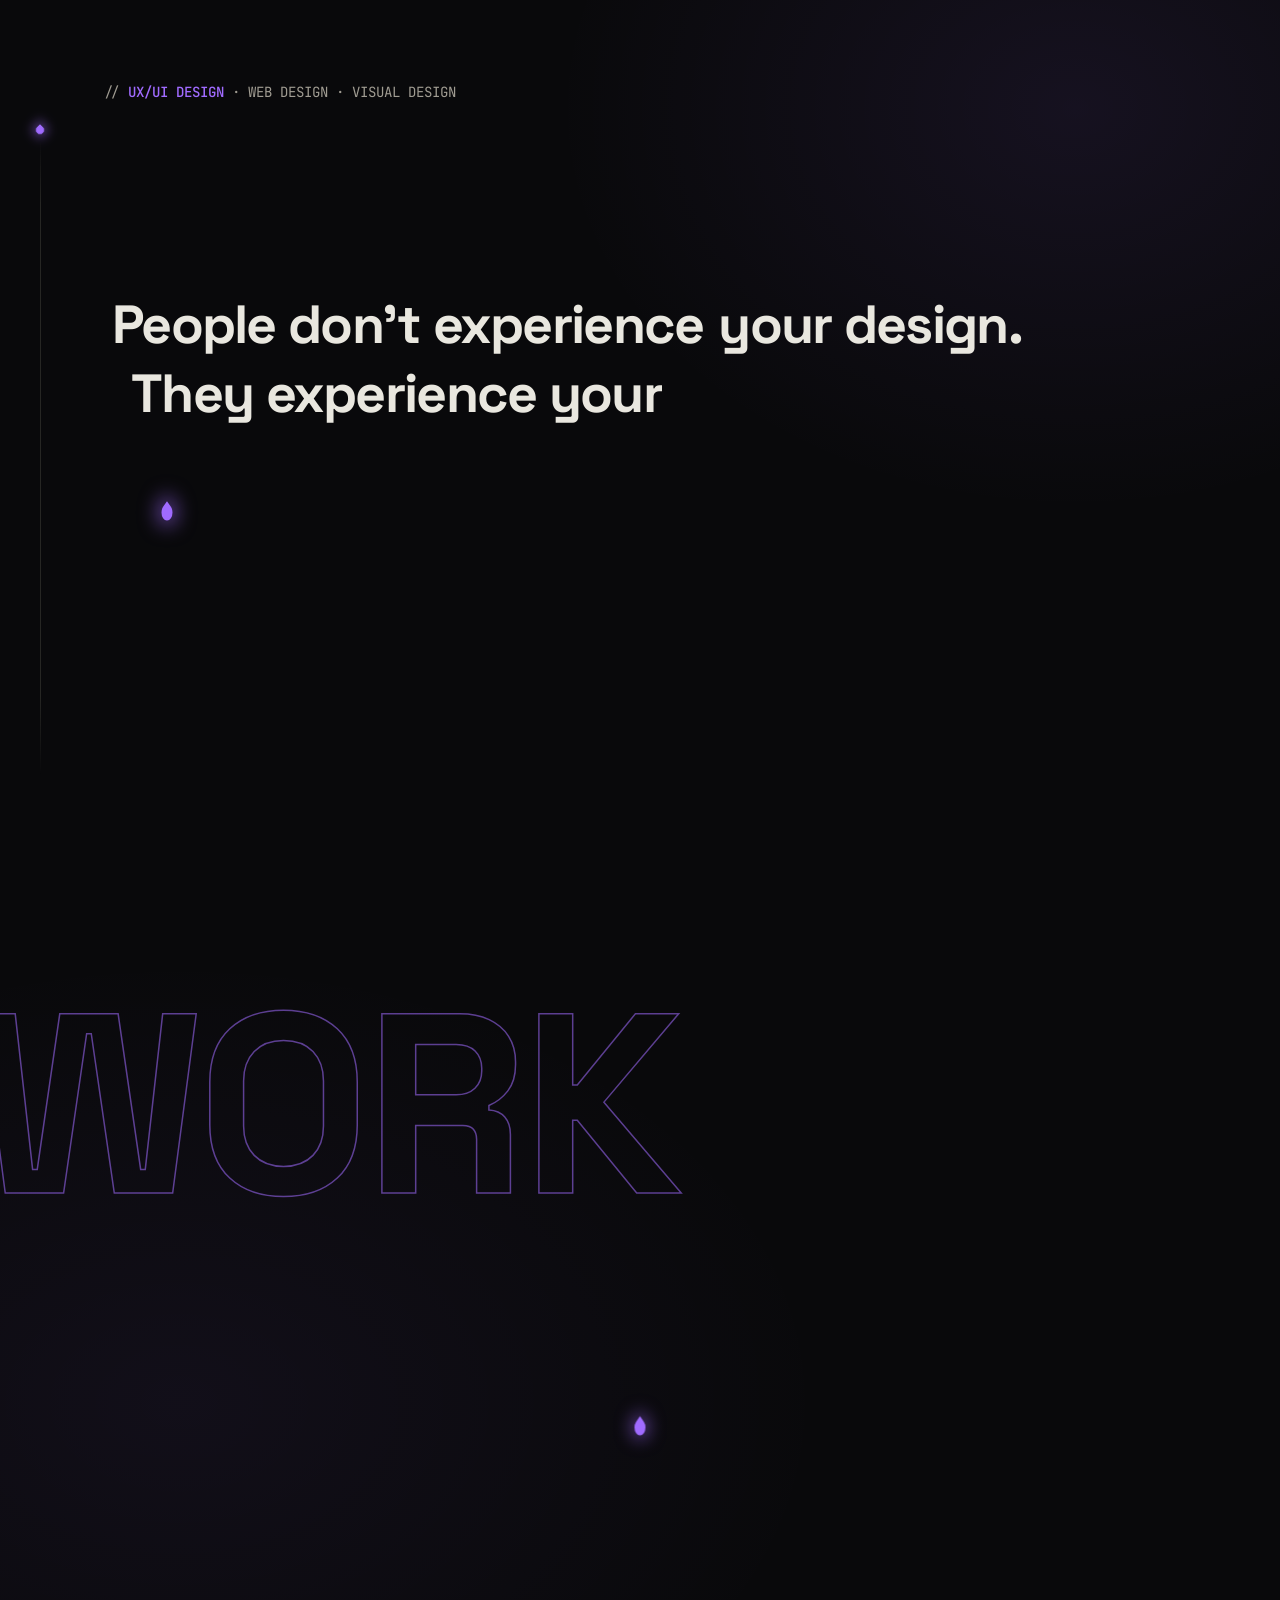
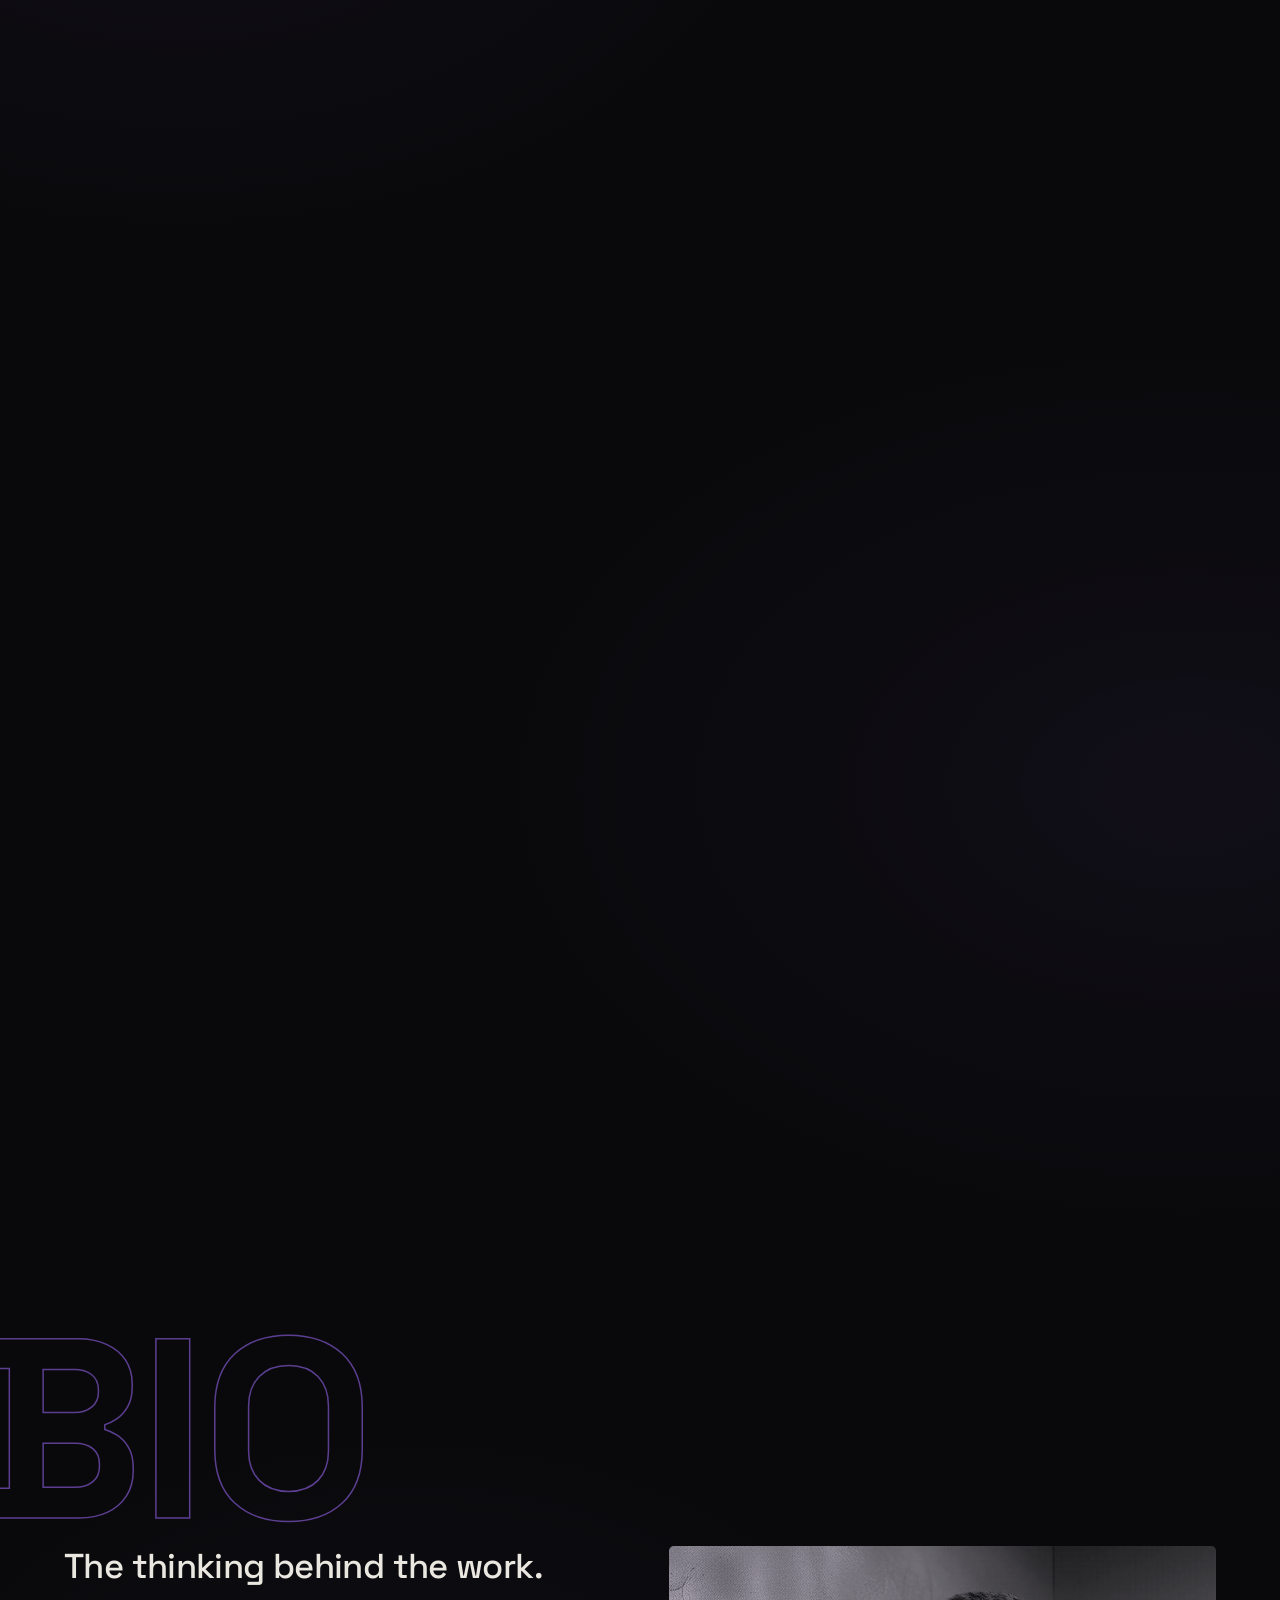
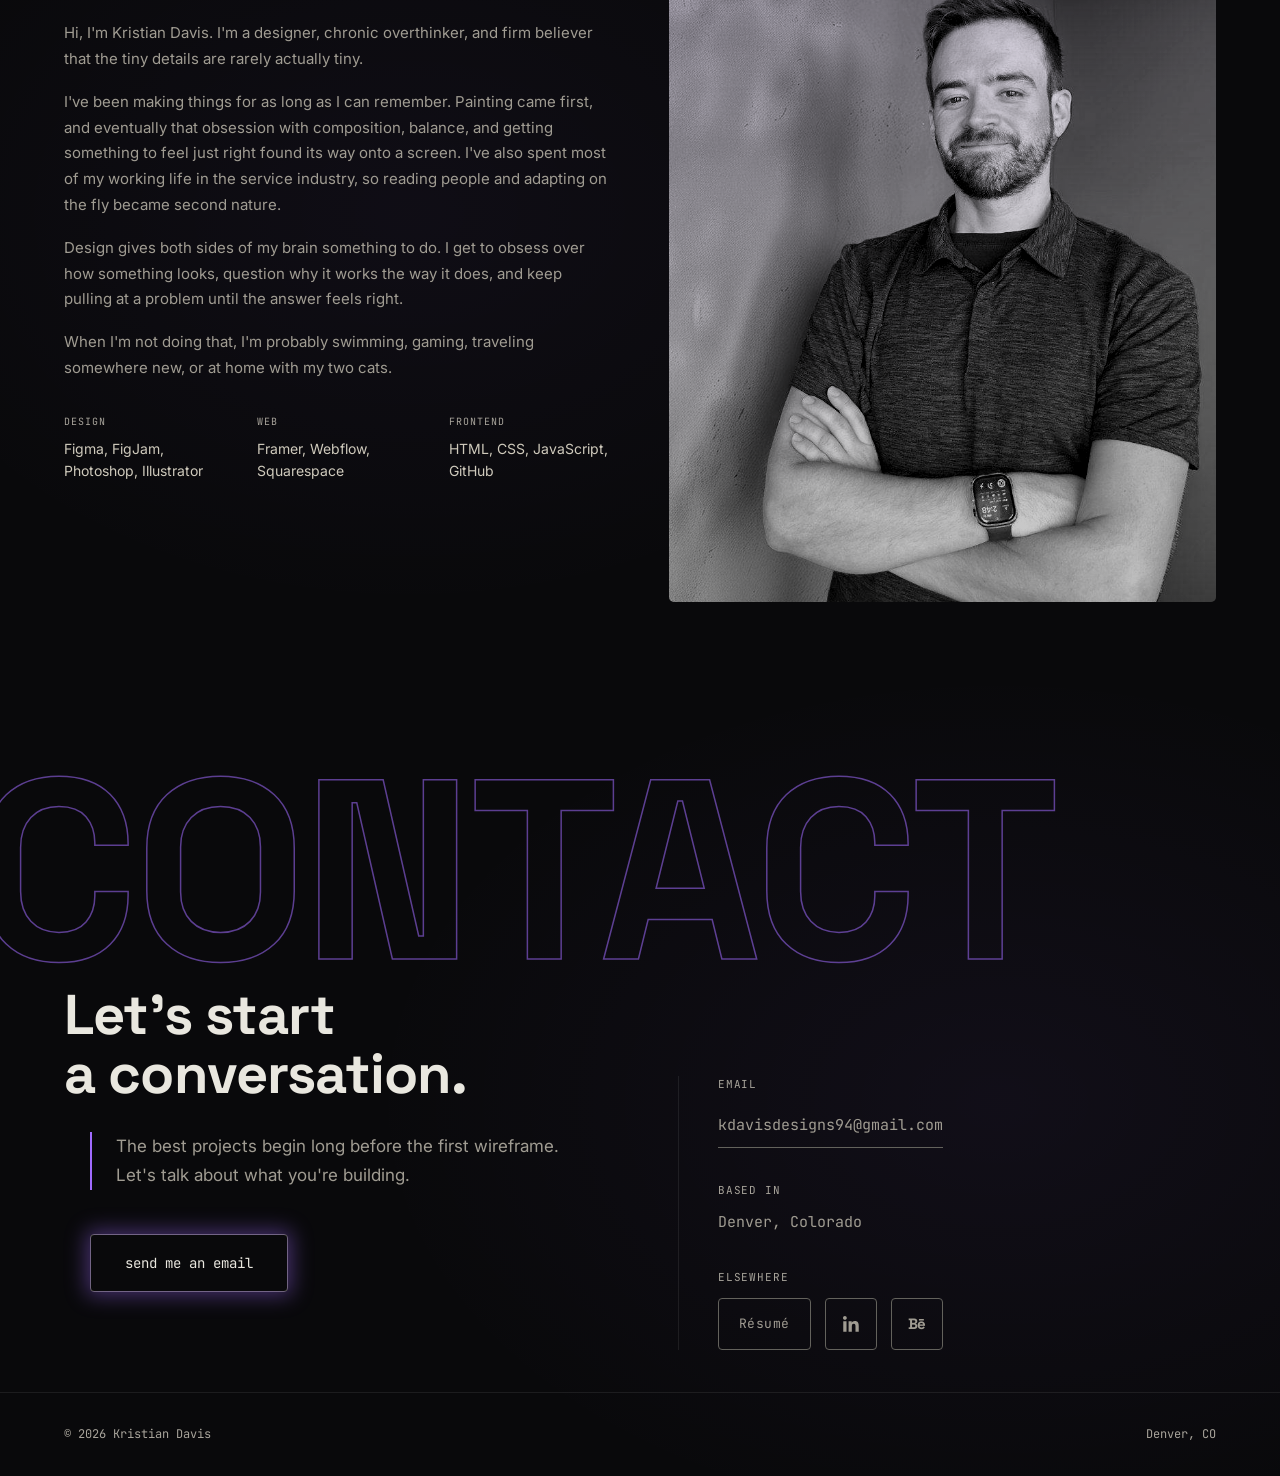
==== commit ebfb0242: "Site-wide performance and SEO pass Performance: - Added width/height to 34 <img> tags across index.h" ====
--- a/index.html
+++ b/index.html
@@ -8,14 +8,19 @@
 <meta property="og:type" content="website">
 <meta property="og:title" content="Kristian Davis, UX Consultant and Product Designer">
 <meta property="og:description" content="People don't experience your design. They experience your decisions.">
-<meta property="og:image" content="img/previews/nitefind-preview.jpg?v=2">
+<meta property="og:image" content="https://kdavisdesigns0663.github.io/kristian-davis-portfolio/img/previews/nitefind-preview.jpg?v=3">
+<meta property="og:url" content="https://kdavisdesigns0663.github.io/kristian-davis-portfolio/">
 <meta name="twitter:card" content="summary_large_image">
+<meta name="twitter:image" content="https://kdavisdesigns0663.github.io/kristian-davis-portfolio/img/previews/nitefind-preview.jpg?v=3">
 <link rel="preconnect" href="https://fonts.googleapis.com">
 <link rel="preconnect" href="https://fonts.gstatic.com" crossorigin>
 <link rel="stylesheet" href="https://fonts.googleapis.com/css2?family=JetBrains+Mono:wght@400;500&family=Space+Grotesk:wght@400;500;700&family=Inter:wght@400;500&display=swap">
 <link rel="canonical" href="https://kdavisdesigns0663.github.io/kristian-davis-portfolio/">
 <link rel="icon" href="data:image/svg+xml,%3Csvg xmlns='http://www.w3.org/2000/svg' viewBox='0 0 32 32'%3E%3Crect width='32' height='32' fill='%2309090B'/%3E%3Cpath d='M16 5c4.2 4.6 7 8 7 11.4A7 7 0 0 1 9 16.4C9 13 11.8 9.6 16 5z' fill='%23a06bff'/%3E%3C/svg%3E">
 <link rel="stylesheet" href="css/style.css">
+<script type="application/ld+json">
+{"@context":"https://schema.org","@type":"Person","name":"Kristian Davis","jobTitle":"UX Consultant & Product Designer","url":"https://kdavisdesigns0663.github.io/kristian-davis-portfolio/","image":"https://kdavisdesigns0663.github.io/kristian-davis-portfolio/img/kristian-about-crop-800.jpg?v=2","email":"mailto:kdavisdesigns94@gmail.com","address":{"@type":"PostalAddress","addressLocality":"Denver","addressRegion":"CO","addressCountry":"US"},"sameAs":["https://www.linkedin.com/in/kdavisdesigns/"]}
+</script>
 </head>
 <body>
 <div id="page" style="position:relative">
@@ -158,7 +163,7 @@
       <div style="position:relative;z-index:2;max-width:1280px;margin:0 auto;padding:clamp(34px,4vw,58px) clamp(24px,5vw,64px)">
         <div data-row style="display:grid;grid-template-columns:auto minmax(0,1.08fr) minmax(0,.88fr);align-items:stretch;column-gap:clamp(26px,2.8vw,44px);transition:transform .5s cubic-bezier(.19,1,.22,1)">
           <div data-shot style="position:relative;align-self:center;flex-shrink:0;width:clamp(250px,31vw,460px);aspect-ratio:4/3;border-radius:10px;overflow:hidden;box-shadow:0 18px 44px -14px rgba(0,0,0,.8), 0 0 0 1px rgba(255,255,255,.06);transition:transform .55s cubic-bezier(.19,1,.22,1),box-shadow .55s ease">
-            <img src="img/previews/nitefind-preview.jpg?v=2" alt="" loading="lazy" style="width:100%;height:100%;object-fit:cover;object-position:50% 50%;display:block;filter:saturate(.82) brightness(.86);transition:filter .55s ease">
+            <img src="img/previews/nitefind-preview.jpg?v=3" width="920" height="690" alt="" loading="lazy" style="width:100%;height:100%;object-fit:cover;object-position:50% 50%;display:block;filter:saturate(.82) brightness(.86);transition:filter .55s ease">
           </div>
           <div style="display:flex;flex-direction:column;justify-content:center">
             <h3 style="font-family:'Space Grotesk',sans-serif;font-weight:700;font-size:clamp(25px,3.5vw,50px);line-height:1.02;letter-spacing:-.025em">Nitefind</h3>
@@ -180,7 +185,7 @@
       <div style="position:relative;z-index:2;max-width:1280px;margin:0 auto;padding:clamp(34px,4vw,58px) clamp(24px,5vw,64px)">
         <div data-row style="display:grid;grid-template-columns:auto minmax(0,1.08fr) minmax(0,.88fr);align-items:stretch;column-gap:clamp(26px,2.8vw,44px);transition:transform .5s cubic-bezier(.19,1,.22,1)">
           <div data-shot style="position:relative;align-self:center;flex-shrink:0;width:clamp(250px,31vw,460px);aspect-ratio:4/3;border-radius:10px;overflow:hidden;box-shadow:0 18px 44px -14px rgba(0,0,0,.8), 0 0 0 1px rgba(255,255,255,.06);transition:transform .55s cubic-bezier(.19,1,.22,1),box-shadow .55s ease">
-            <img src="img/previews/smiteforge-preview.jpg?v=4" alt="" loading="lazy" style="width:100%;height:100%;object-fit:cover;object-position:50% 50%;display:block;filter:saturate(.82) brightness(.86);transition:filter .55s ease">
+            <img src="img/previews/smiteforge-preview.jpg?v=5" width="920" height="690" alt="" loading="lazy" style="width:100%;height:100%;object-fit:cover;object-position:50% 50%;display:block;filter:saturate(.82) brightness(.86);transition:filter .55s ease">
           </div>
           <div style="display:flex;flex-direction:column;justify-content:center">
             <h3 style="font-family:'Space Grotesk',sans-serif;font-weight:700;font-size:clamp(25px,3.5vw,50px);line-height:1.02;letter-spacing:-.025em">SmiteForge</h3>
@@ -202,7 +207,7 @@
       <div style="position:relative;z-index:2;max-width:1280px;margin:0 auto;padding:clamp(34px,4vw,58px) clamp(24px,5vw,64px)">
         <div data-row style="display:grid;grid-template-columns:auto minmax(0,1.08fr) minmax(0,.88fr);align-items:stretch;column-gap:clamp(26px,2.8vw,44px);transition:transform .5s cubic-bezier(.19,1,.22,1)">
           <div data-shot style="position:relative;align-self:center;flex-shrink:0;width:clamp(250px,31vw,460px);aspect-ratio:4/3;border-radius:10px;overflow:hidden;box-shadow:0 18px 44px -14px rgba(0,0,0,.8), 0 0 0 1px rgba(255,255,255,.06);transition:transform .55s cubic-bezier(.19,1,.22,1),box-shadow .55s ease">
-            <img src="img/previews/zentra-preview.jpg?v=2" alt="" loading="lazy" style="width:100%;height:100%;object-fit:cover;object-position:50% 50%;display:block;filter:saturate(.82) brightness(.86);transition:filter .55s ease">
+            <img src="img/previews/zentra-preview.jpg?v=3" width="920" height="690" alt="" loading="lazy" style="width:100%;height:100%;object-fit:cover;object-position:50% 50%;display:block;filter:saturate(.82) brightness(.86);transition:filter .55s ease">
           </div>
           <div style="display:flex;flex-direction:column;justify-content:center">
             <h3 style="font-family:'Space Grotesk',sans-serif;font-weight:700;font-size:clamp(25px,3.5vw,50px);line-height:1.02;letter-spacing:-.025em">Zentra</h3>
@@ -256,8 +261,8 @@
       <div class="about-media" style="flex:1 1 380px;min-width:min(100%,260px);display:flex">
         <div style="position:relative;flex:1;min-height:100%;border-radius:5px;overflow:hidden">
           <picture>
-            <source media="(max-width:900px)" srcset="img/kristian-about-mobile-crop-900.jpg" width="900" height="1125">
-            <img src="img/kristian-about-crop-800.jpg" alt="Kristian Davis" width="800" height="1000" style="position:absolute;inset:0;width:100%;height:100%;object-fit:cover;object-position:50% 28%;filter:grayscale(1) contrast(1.15) brightness(.95);display:block">
+            <source media="(max-width:900px)" srcset="img/kristian-about-mobile-crop-900.jpg?v=2" width="900" height="1125">
+            <img src="img/kristian-about-crop-800.jpg?v=2" alt="Kristian Davis" width="800" height="1000" style="position:absolute;inset:0;width:100%;height:100%;object-fit:cover;object-position:50% 28%;filter:grayscale(1) contrast(1.15) brightness(.95);display:block">
           </picture>
           <span aria-hidden="true" style="position:absolute;inset:0;background:linear-gradient(160deg, rgba(var(--accent-rgb),.14), rgba(9,9,11,.18) 70%);mix-blend-mode:multiply"></span>
         </div>
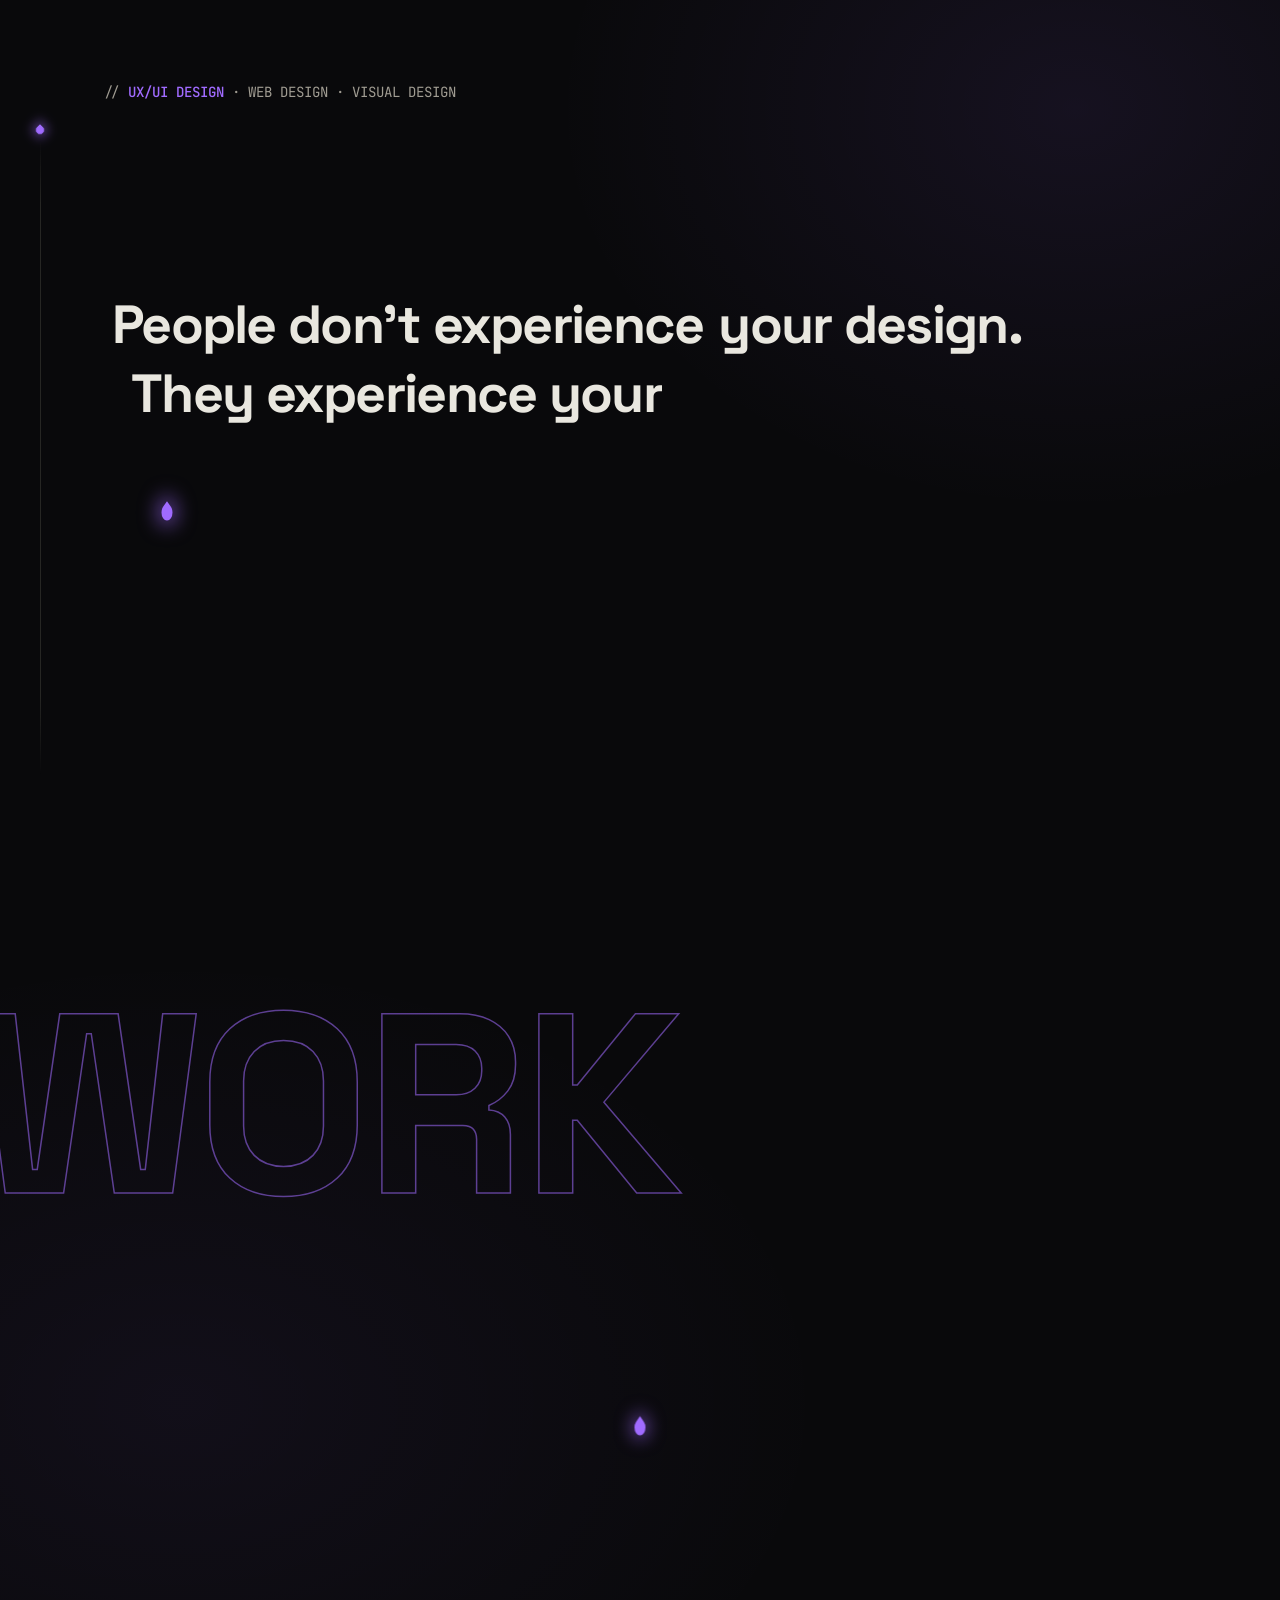
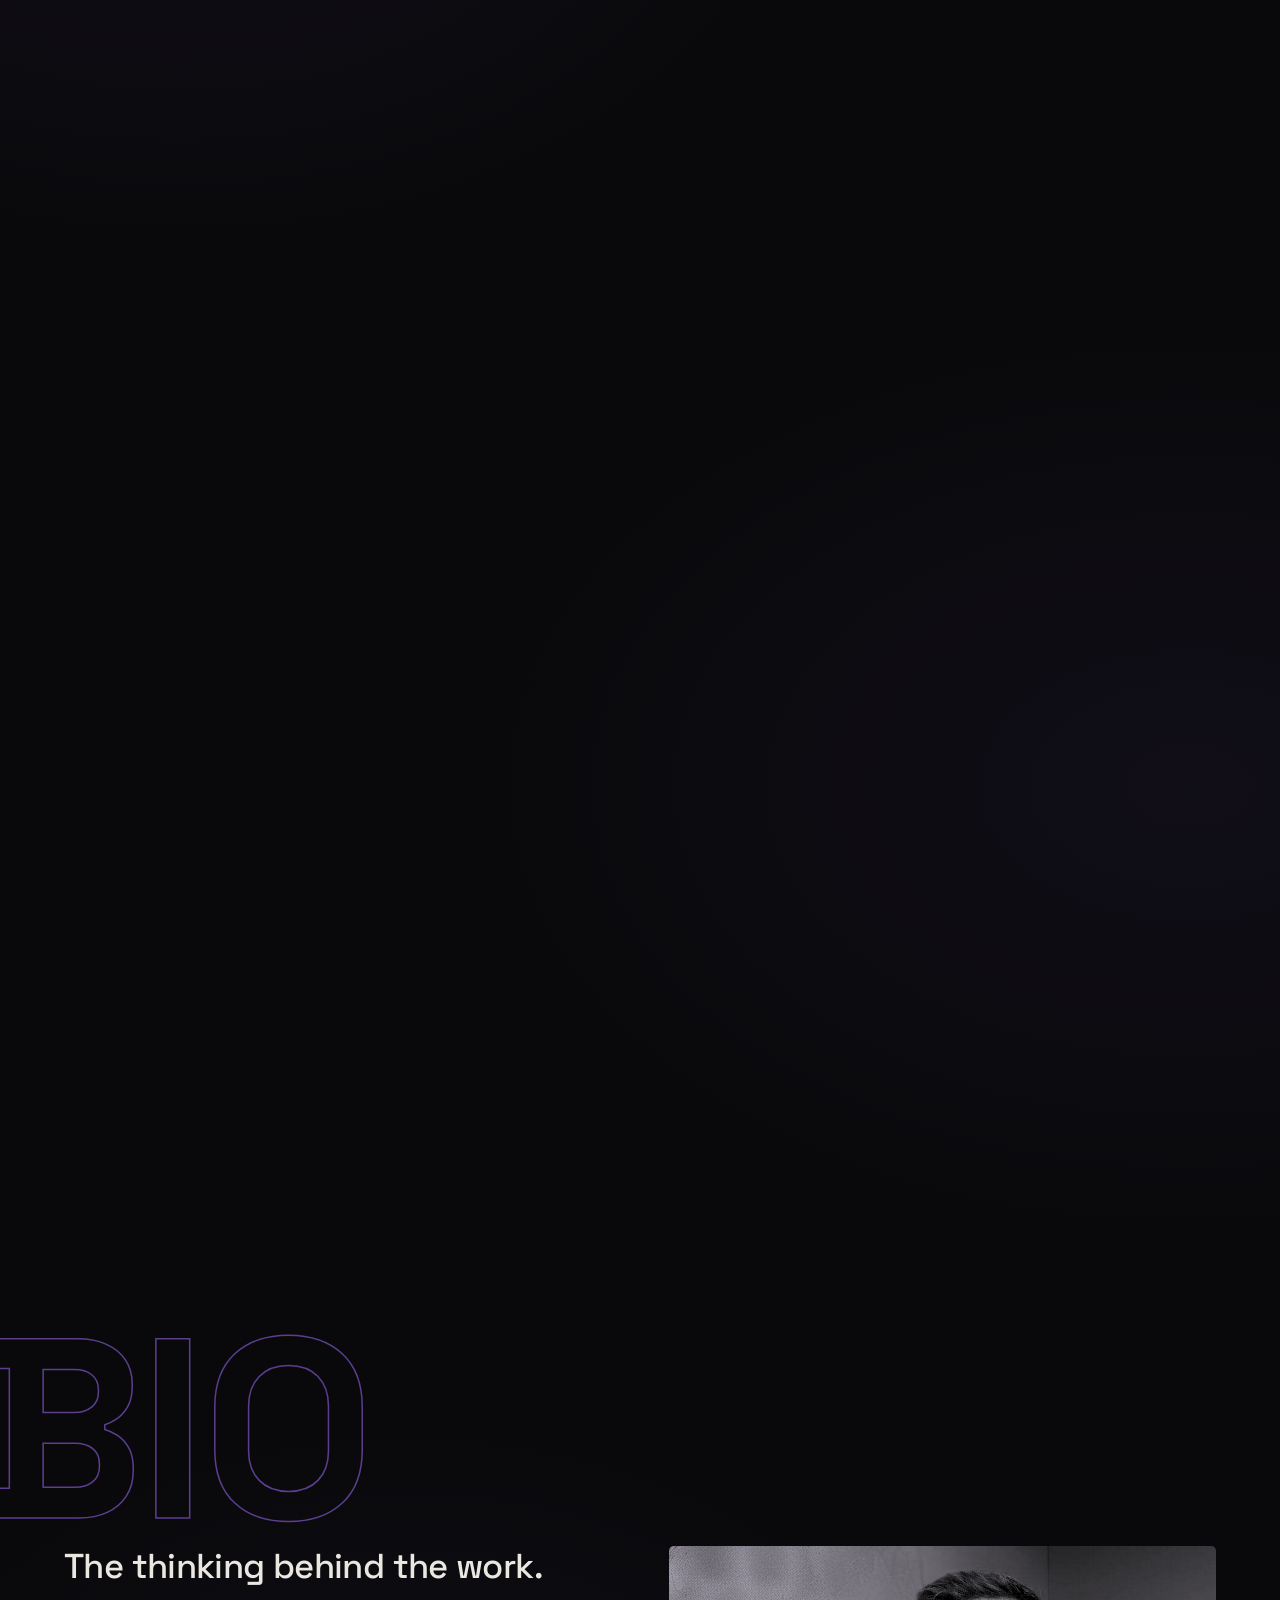
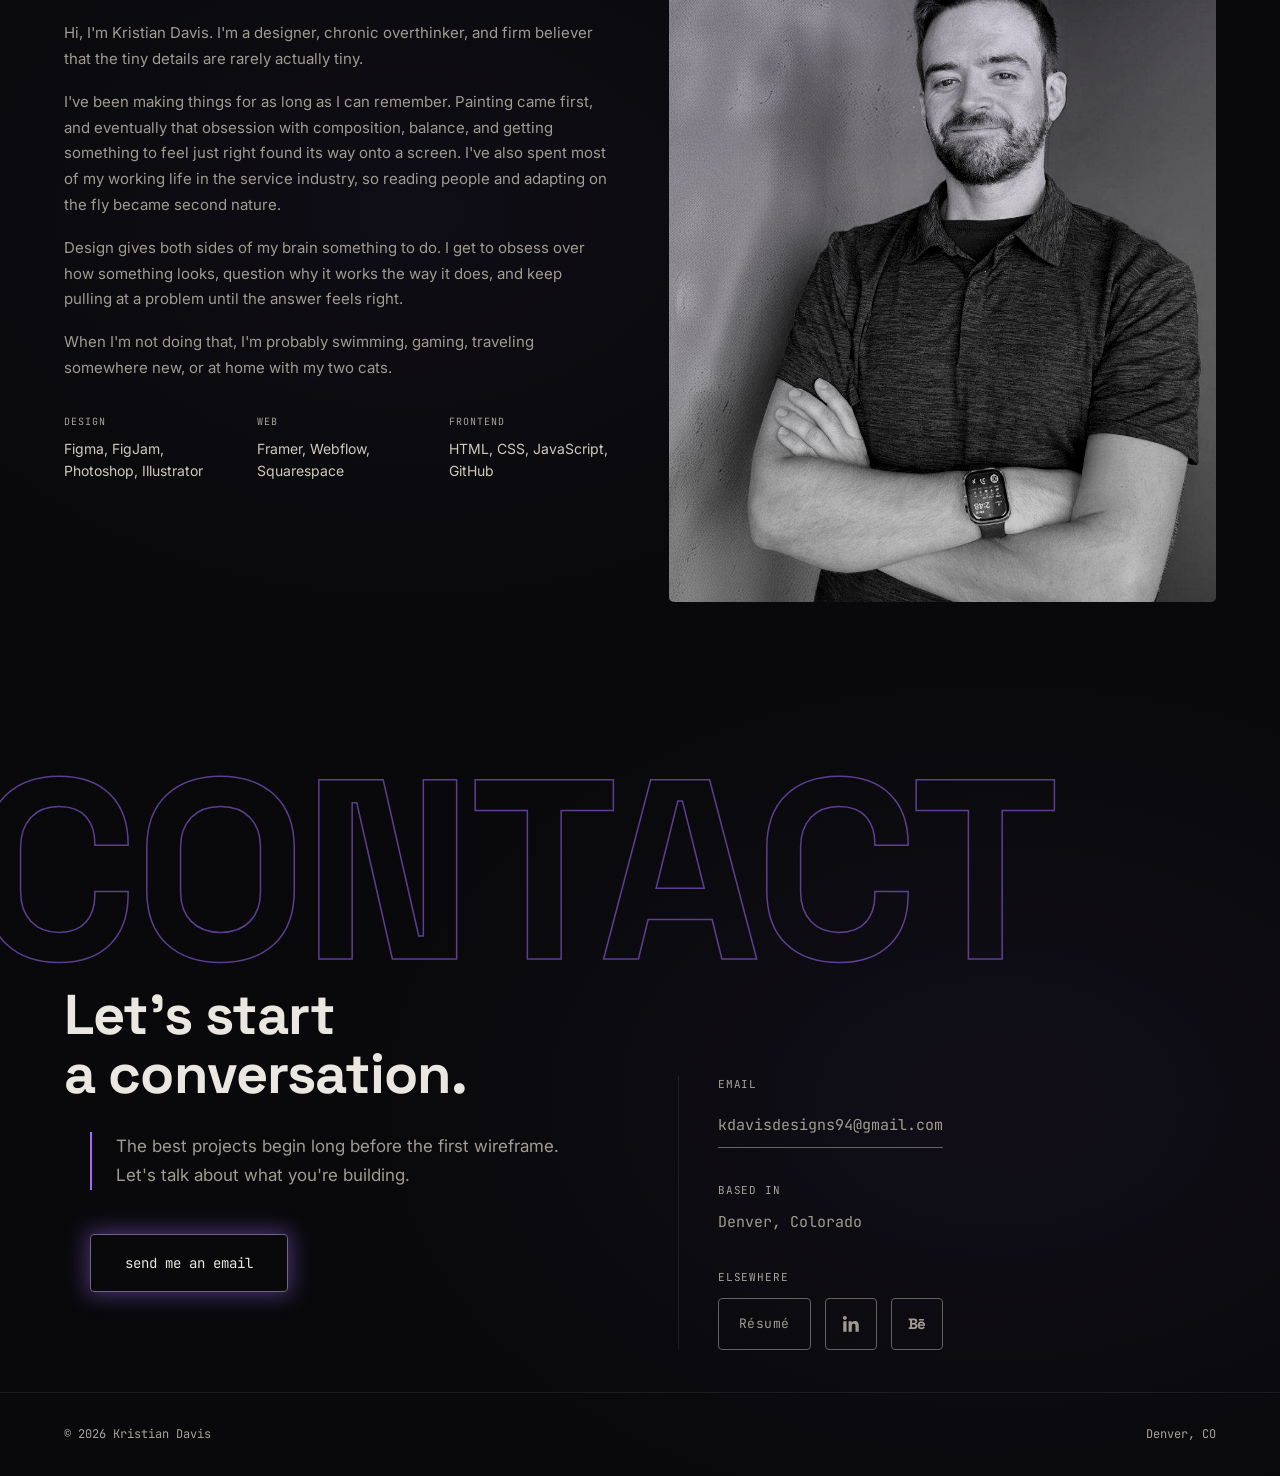
==== commit 0e5969a4: "Set the role to UX/UI, web and visual design; fix Nitefind casing The site identity now reads "UX/UI" ====
--- a/index.html
+++ b/index.html
@@ -3,10 +3,10 @@
 <head>
 <meta charset="UTF-8">
 <meta name="viewport" content="width=device-width, initial-scale=1.0">
-<title>Kristian Davis — UX Consultant &amp; Product Designer</title>
-<meta name="description" content="Kristian Davis is a UX consultant and product designer in Denver, Colorado. People don't experience your design. They experience your decisions.">
+<title>Kristian Davis — UX/UI Design · Web Design · Visual Design</title>
+<meta name="description" content="Kristian Davis — UX/UI design, web design and visual design in Denver, Colorado. People don't experience your design. They experience your decisions.">
 <meta property="og:type" content="website">
-<meta property="og:title" content="Kristian Davis, UX Consultant and Product Designer">
+<meta property="og:title" content="Kristian Davis, UX/UI Design · Web Design · Visual Design">
 <meta property="og:description" content="People don't experience your design. They experience your decisions.">
 <meta property="og:image" content="https://kdavisdesigns0663.github.io/kristian-davis-portfolio/img/previews/nitefind-preview.jpg?v=3">
 <meta property="og:url" content="https://kdavisdesigns0663.github.io/kristian-davis-portfolio/">
@@ -19,7 +19,7 @@
 <link rel="icon" href="data:image/svg+xml,%3Csvg xmlns='http://www.w3.org/2000/svg' viewBox='0 0 32 32'%3E%3Crect width='32' height='32' fill='%2309090B'/%3E%3Cpath d='M16 5c4.2 4.6 7 8 7 11.4A7 7 0 0 1 9 16.4C9 13 11.8 9.6 16 5z' fill='%23a06bff'/%3E%3C/svg%3E">
 <link rel="stylesheet" href="css/style.css">
 <script type="application/ld+json">
-{"@context":"https://schema.org","@type":"Person","name":"Kristian Davis","jobTitle":"UX Consultant & Product Designer","url":"https://kdavisdesigns0663.github.io/kristian-davis-portfolio/","image":"https://kdavisdesigns0663.github.io/kristian-davis-portfolio/img/kristian-about-crop-800.jpg?v=2","email":"mailto:kdavisdesigns94@gmail.com","address":{"@type":"PostalAddress","addressLocality":"Denver","addressRegion":"CO","addressCountry":"US"},"sameAs":["https://www.linkedin.com/in/kdavisdesigns/"]}
+{"@context":"https://schema.org","@type":"Person","name":"Kristian Davis","jobTitle":"UX/UI Design · Web Design · Visual Design","url":"https://kdavisdesigns0663.github.io/kristian-davis-portfolio/","image":"https://kdavisdesigns0663.github.io/kristian-davis-portfolio/img/kristian-about-crop-800.jpg?v=2","email":"mailto:kdavisdesigns94@gmail.com","address":{"@type":"PostalAddress","addressLocality":"Denver","addressRegion":"CO","addressCountry":"US"},"sameAs":["https://www.linkedin.com/in/kdavisdesigns/"]}
 </script>
 </head>
 <body>
@@ -35,7 +35,7 @@
 <nav aria-label="Primary" id="siteNav" style="position:fixed;top:0;left:0;right:0;z-index:80;display:flex;align-items:center;justify-content:space-between;padding:clamp(15px,1.8vw,21px) calc(max(0px, (100% - 1280px) / 2) + clamp(24px,5vw,64px));border-bottom:1px solid rgba(255,255,255,.08);background:rgba(9,9,11,.86);backdrop-filter:blur(14px);-webkit-backdrop-filter:blur(14px);opacity:0;transform:translateY(-12px);pointer-events:none;transition:opacity .45s ease,transform .55s cubic-bezier(.19,1,.22,1)">
     <div class="nav-brand" style="display:inline-flex;align-items:baseline;gap:10px;min-width:0">
       <span class="nav-name" style="font-family:'Space Grotesk',sans-serif;font-weight:700;font-size:17px;letter-spacing:-.01em;color:#e9e7df;white-space:nowrap">Kristian Davis</span>
-      <span class="nav-role" aria-hidden="true" style="font-family:'JetBrains Mono',monospace;font-size:10px;letter-spacing:.11em;text-transform:uppercase;color:#a8a49b;white-space:nowrap"><span style="color:var(--accent)">•</span> UX Consultant</span>
+      <span class="nav-role" aria-hidden="true" style="font-family:'JetBrains Mono',monospace;font-size:10px;letter-spacing:.11em;text-transform:uppercase;color:#a8a49b;white-space:nowrap"><span style="color:var(--accent)">•</span> UX/UI Design · Web Design · Visual Design</span>
     </div>
     <button id="navToggle" type="button" aria-expanded="false" aria-controls="navMenu" style="display:none;align-items:center;gap:9px;min-height:44px;padding:10px 16px;border:1px solid #63625c;border-radius:4px;background:transparent;color:#e9e7df;font-family:'JetBrains Mono',monospace;font-size:12px;letter-spacing:.06em;cursor:pointer">Menu<span aria-hidden="true" style="font-size:8px;transition:transform .3s cubic-bezier(.19,1,.22,1)">▼</span></button>
     <ul id="navMenu" style="display:flex;align-items:center;gap:clamp(18px,3vw,32px);list-style:none;font-family:'JetBrains Mono',monospace;font-size:13px">
@@ -47,7 +47,7 @@
             <li><a class="i5" href="case-studies/nitefind.html" style="display:flex;align-items:center;gap:10px;padding:9px 12px;border-radius:7px;font-size:12px;color:#a09c92;transition:color .25s ease,background .25s ease"><span aria-hidden="true" style="flex-shrink:0;width:7px;height:7px;border-radius:50%;background:var(--accent)"></span>Nitefind</a></li>
             <li><a class="i6" href="case-studies/smiteforge.html" style="display:flex;align-items:center;gap:10px;padding:9px 12px;border-radius:7px;font-size:12px;color:#a09c92;transition:color .25s ease,background .25s ease"><span aria-hidden="true" style="flex-shrink:0;width:7px;height:7px;border-radius:50%;background:#e0b84a"></span>SmiteForge</a></li>
             <li><a class="i7" href="case-studies/zentra.html" style="display:flex;align-items:center;gap:10px;padding:9px 12px;border-radius:7px;font-size:12px;color:#a09c92;transition:color .25s ease,background .25s ease"><span aria-hidden="true" style="flex-shrink:0;width:7px;height:7px;border-radius:50%;background:#4fbf82"></span>Zentra</a></li>
-            <li><a aria-disabled="true" style="display:flex;align-items:center;gap:10px;padding:9px 12px;border-radius:7px;font-size:12px;color:#a09c92"><span aria-hidden="true" style="flex-shrink:0;width:7px;height:7px;border-radius:50%;background:#8f8f8f"></span>Amun</a></li>
+            <li><a aria-disabled="true" style="display:flex;align-items:center;gap:10px;padding:9px 12px;border-radius:7px;font-size:12px;color:#a09c92"><span aria-hidden="true" style="flex-shrink:0;width:7px;height:7px;border-radius:50%;background:#8f8f8f"></span>Amun <span style="color:#8c877d">· soon</span></a></li>
             <li style="margin-top:4px;padding-top:6px;border-top:1px solid rgba(255,255,255,.08)"><a class="i9" href="#work" style="display:block;padding:9px 12px;border-radius:7px;font-size:12px;color:#a8a49b;transition:color .25s ease">all work →</a></li>
           </ul>
         </details>
@@ -236,7 +236,7 @@
           </div>
           <div style="display:flex;flex-direction:column;justify-content:center">
             <h3 style="font-family:'Space Grotesk',sans-serif;font-weight:700;font-size:clamp(25px,3.5vw,50px);line-height:1.02;letter-spacing:-.025em;color:#a8a49b">Amun</h3>
-            <p style="margin-top:11px;font-size:15px;line-height:1.45;color:#b5b0a4;max-width:30ch;text-wrap:pretty">Currently in development.</p>
+            <p style="margin-top:11px;font-size:15px;line-height:1.45;color:#b5b0a4;max-width:30ch;text-wrap:pretty">Case study coming soon.</p>
             <div style="display:flex;flex-wrap:wrap;gap:7px;margin-top:20px"><span style="padding:4px 10px;border:1px solid #262623;border-radius:999px;font-family:'JetBrains Mono',monospace;font-size:10px;letter-spacing:.06em;color:#a8a49b">IN PROGRESS</span><span style="padding:4px 10px;border:1px solid #262623;border-radius:999px;font-family:'JetBrains Mono',monospace;font-size:10px;letter-spacing:.06em;color:#a8a49b">CLIENT</span><span style="padding:4px 10px;border:1px solid #262623;border-radius:999px;font-family:'JetBrains Mono',monospace;font-size:10px;letter-spacing:.06em;color:#a8a49b">2026</span></div>
           </div>
           <div style="display:flex;flex-direction:column;justify-content:center;padding-left:clamp(22px,2.2vw,34px);border-left:1px solid rgba(255,255,255,.07)">
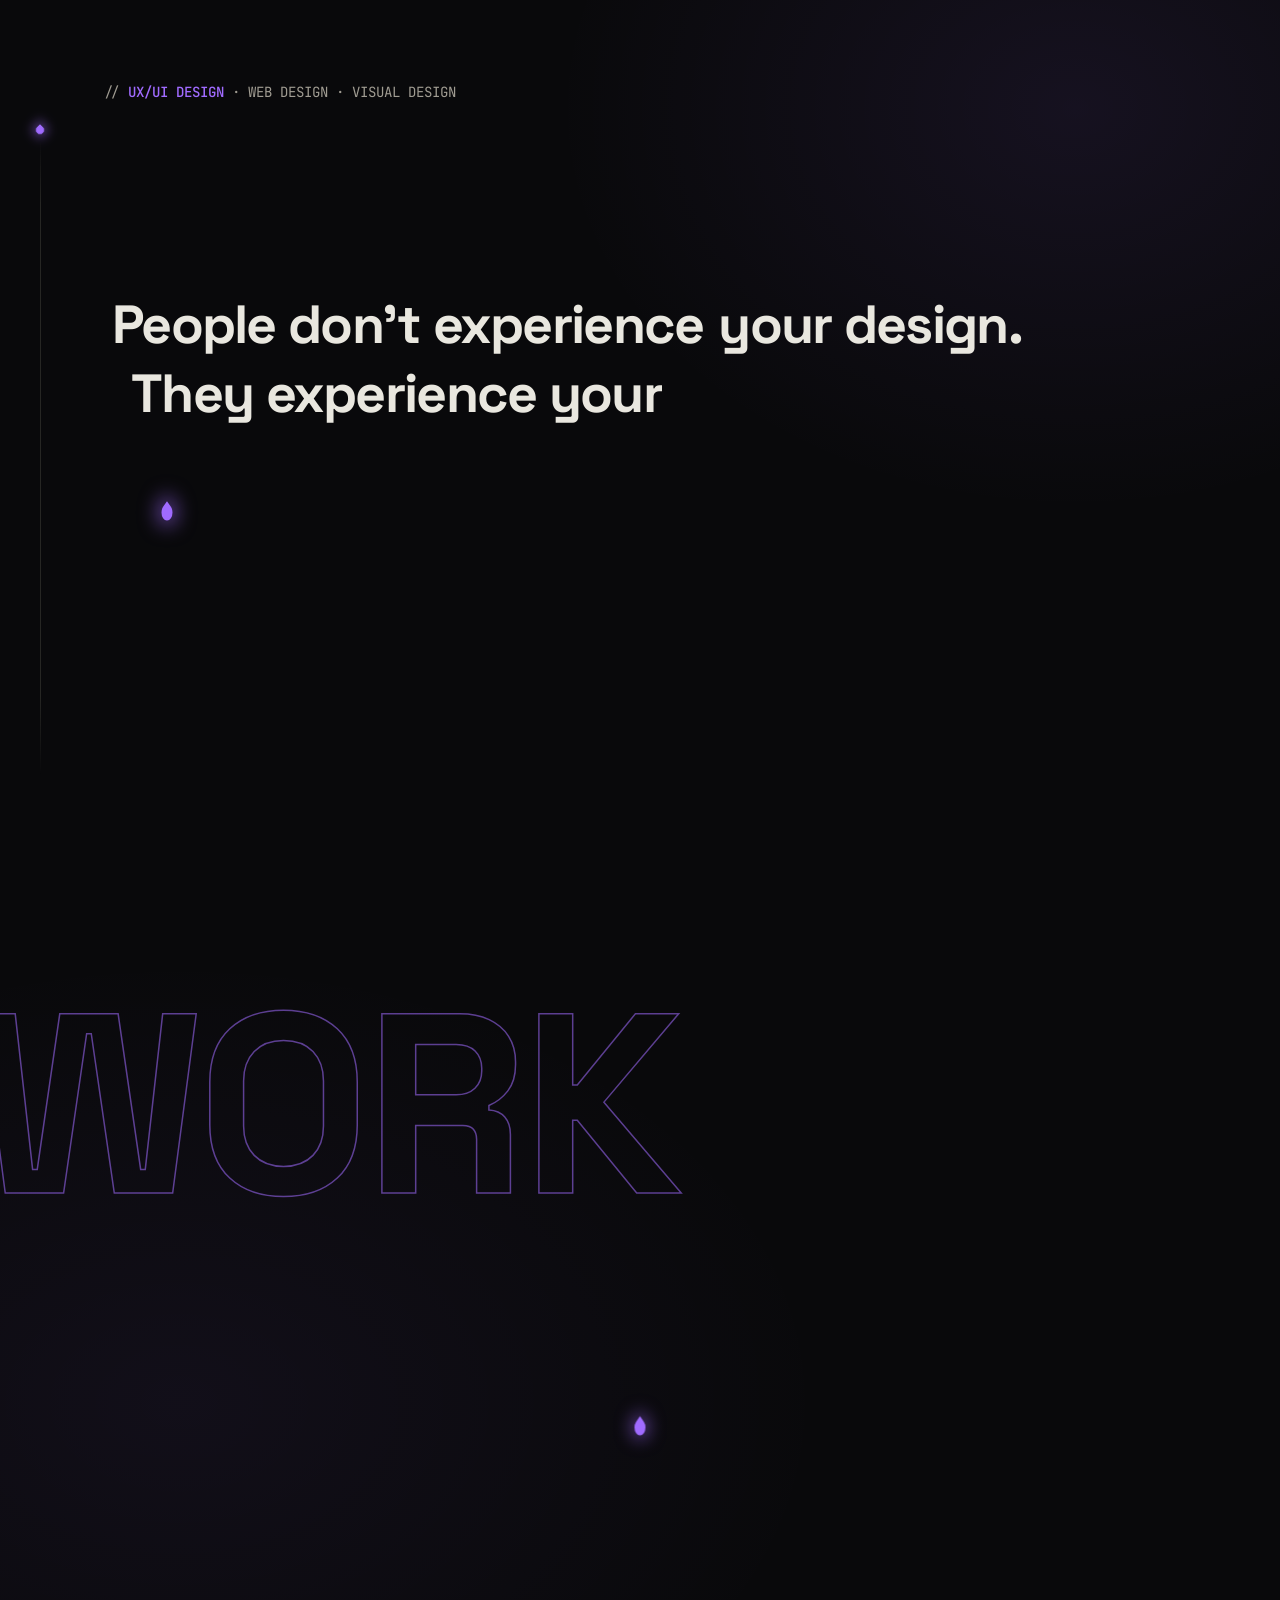
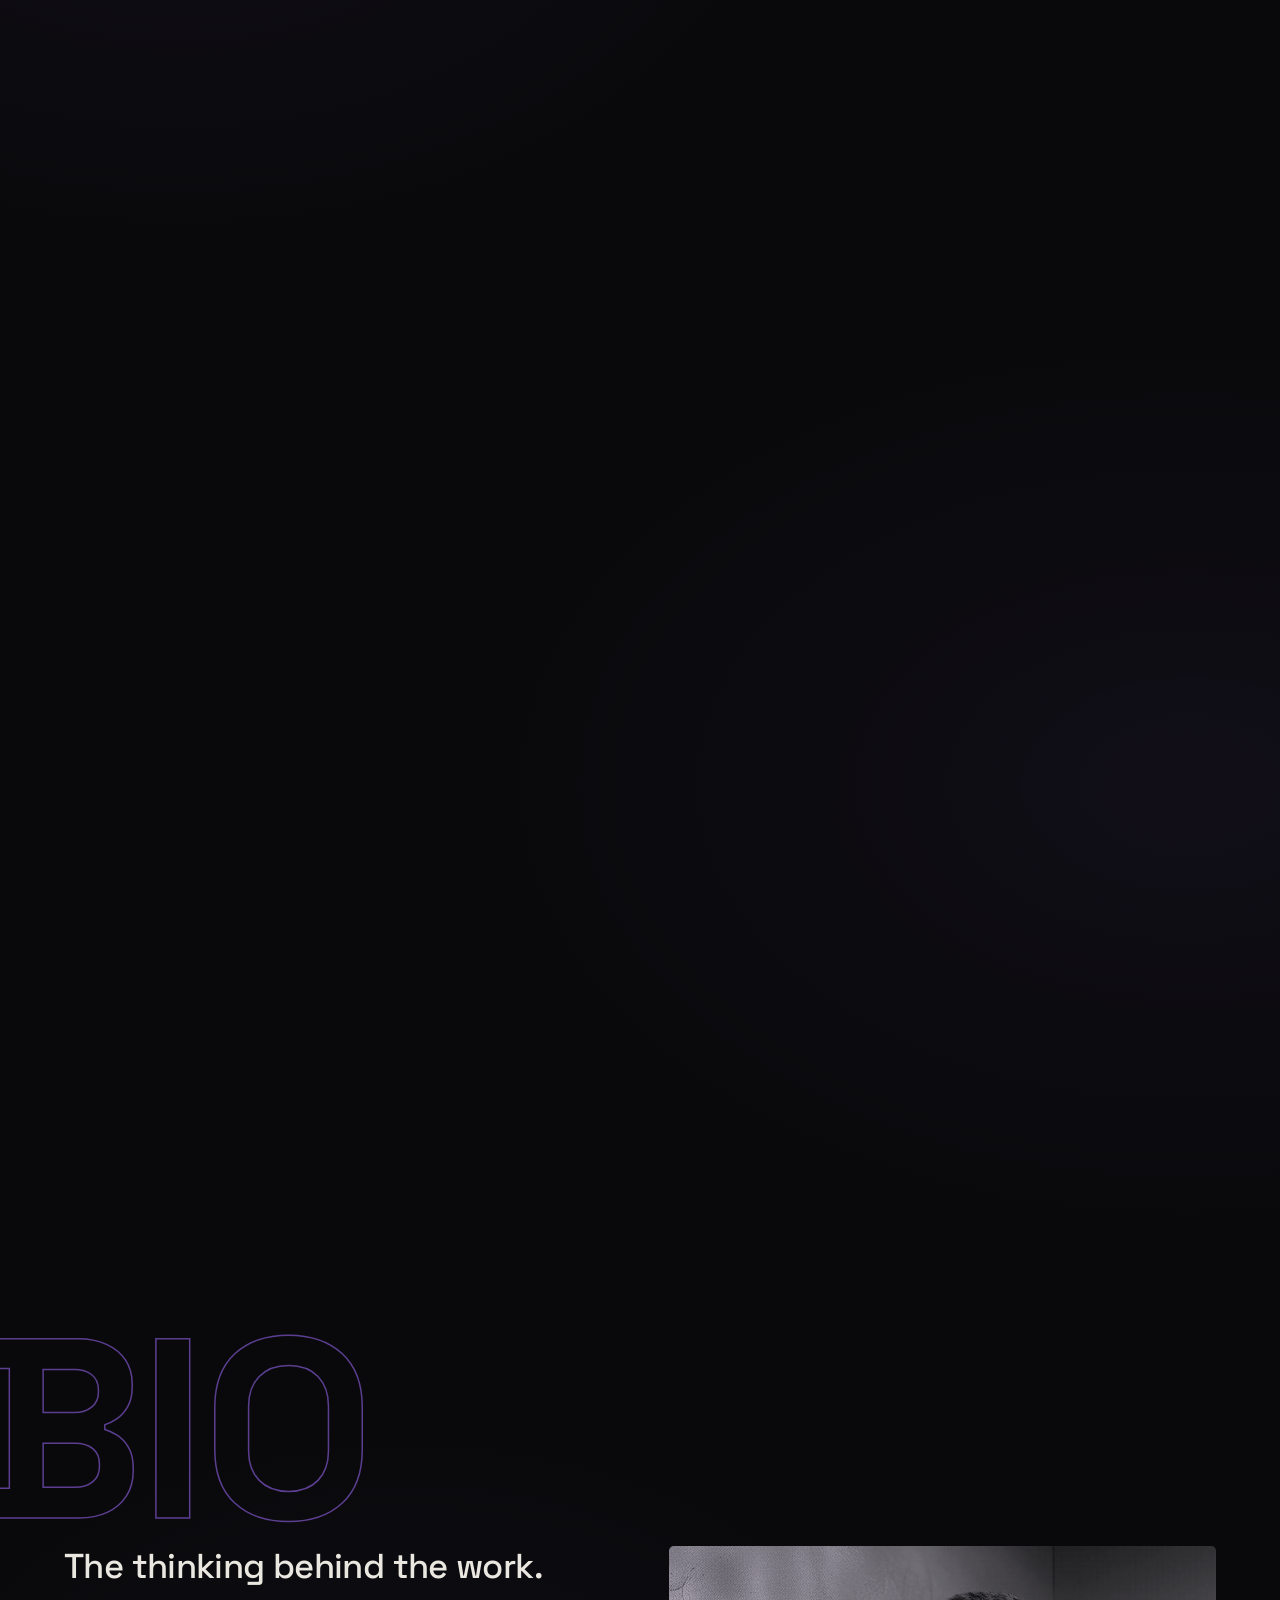
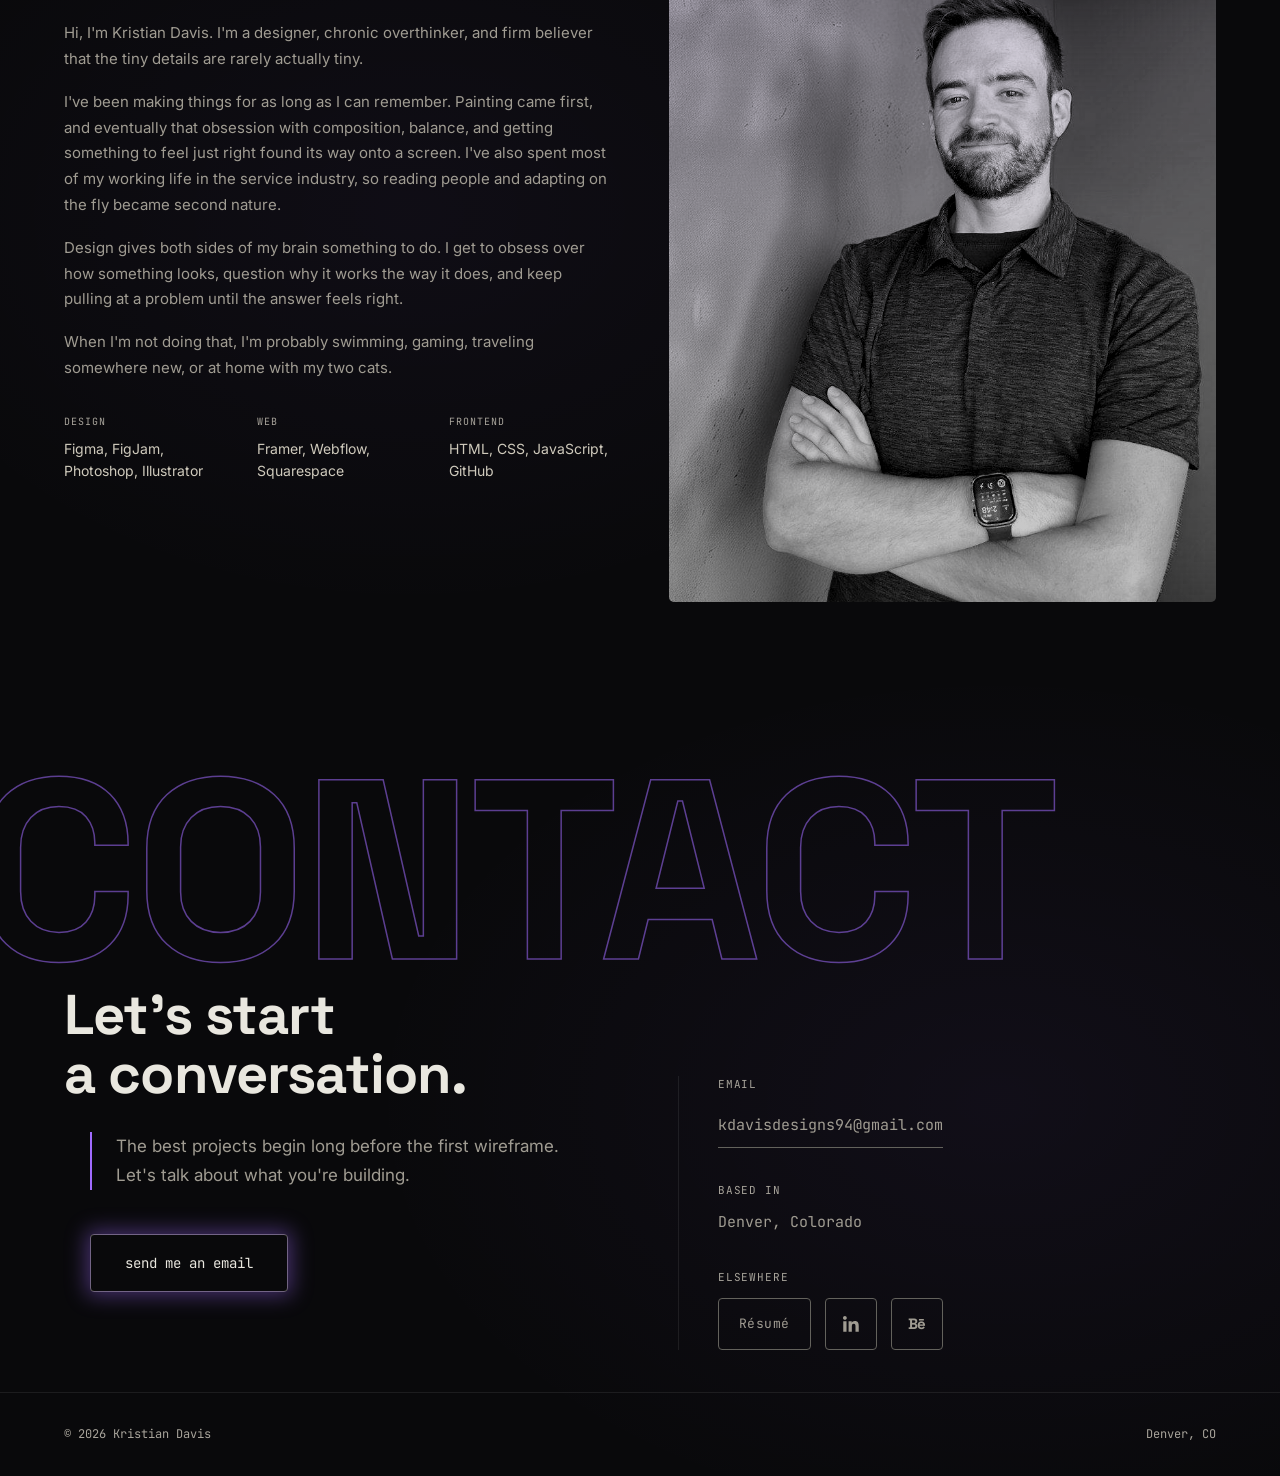
==== commit 4bfd30b2: "Wire up the Résumé link and publish the PDF The Résumé link in the contact section had href="#", so " ====
--- a/index.html
+++ b/index.html
@@ -322,7 +322,7 @@
         <div>
           <span style="display:block;font-family:'JetBrains Mono',monospace;font-size:11px;color:#a8a49b;margin-bottom:12px;text-transform:uppercase;letter-spacing:.08em">elsewhere</span>
           <div style="display:flex;flex-wrap:wrap;align-items:center;gap:14px">
-            <a class="i18" href="#" target="_blank" rel="noopener noreferrer" style="display:inline-flex;align-items:center;justify-content:center;height:52px;padding:0 20px;position:relative;border:1px solid #63625c;border-radius:4px;color:#a09c92;background:linear-gradient(90deg,rgba(var(--accent-rgb),.16),rgba(var(--accent-rgb),.16)) left center / 0% 100% no-repeat;transition:border-color .35s ease,color .35s ease,background-size .5s cubic-bezier(.19,1,.22,1);font-family:'JetBrains Mono',monospace;font-size:13px;letter-spacing:.04em">Résumé</a>
+            <a class="i18" href="KristianDavis-Resume.pdf" target="_blank" rel="noopener noreferrer" aria-label="Résumé, PDF, opens in a new tab" style="display:inline-flex;align-items:center;justify-content:center;height:52px;padding:0 20px;position:relative;border:1px solid #63625c;border-radius:4px;color:#a09c92;background:linear-gradient(90deg,rgba(var(--accent-rgb),.16),rgba(var(--accent-rgb),.16)) left center / 0% 100% no-repeat;transition:border-color .35s ease,color .35s ease,background-size .5s cubic-bezier(.19,1,.22,1);font-family:'JetBrains Mono',monospace;font-size:13px;letter-spacing:.04em">Résumé</a>
             <div style="display:flex;gap:14px">
               <a class="i16" href="https://www.linkedin.com/in/kdavisdesigns/" target="_blank" rel="noopener noreferrer" aria-label="LinkedIn" style="display:inline-flex;align-items:center;justify-content:center;width:52px;height:52px;position:relative;border:1px solid #63625c;border-radius:4px;color:#a09c92;background:linear-gradient(90deg,rgba(var(--accent-rgb),.16),rgba(var(--accent-rgb),.16)) left center / 0% 100% no-repeat;transition:border-color .35s ease,color .35s ease,background-size .5s cubic-bezier(.19,1,.22,1)">
                 <svg viewBox="0 0 24 24" fill="currentColor" style="width:22px;height:22px"><path d="M20.447 20.452h-3.554v-5.569c0-1.328-.027-3.037-1.852-3.037-1.853 0-2.136 1.445-2.136 2.939v5.667H9.351V9h3.414v1.561h.046c.477-.9 1.637-1.85 3.37-1.85 3.601 0 4.267 2.37 4.267 5.455v6.286zM5.337 7.433c-1.144 0-2.063-.926-2.063-2.065 0-1.138.92-2.063 2.063-2.063 1.14 0 2.064.925 2.064 2.063 0 1.139-.925 2.065-2.064 2.065zm1.782 13.019H3.555V9h3.564v11.452z"/></svg>
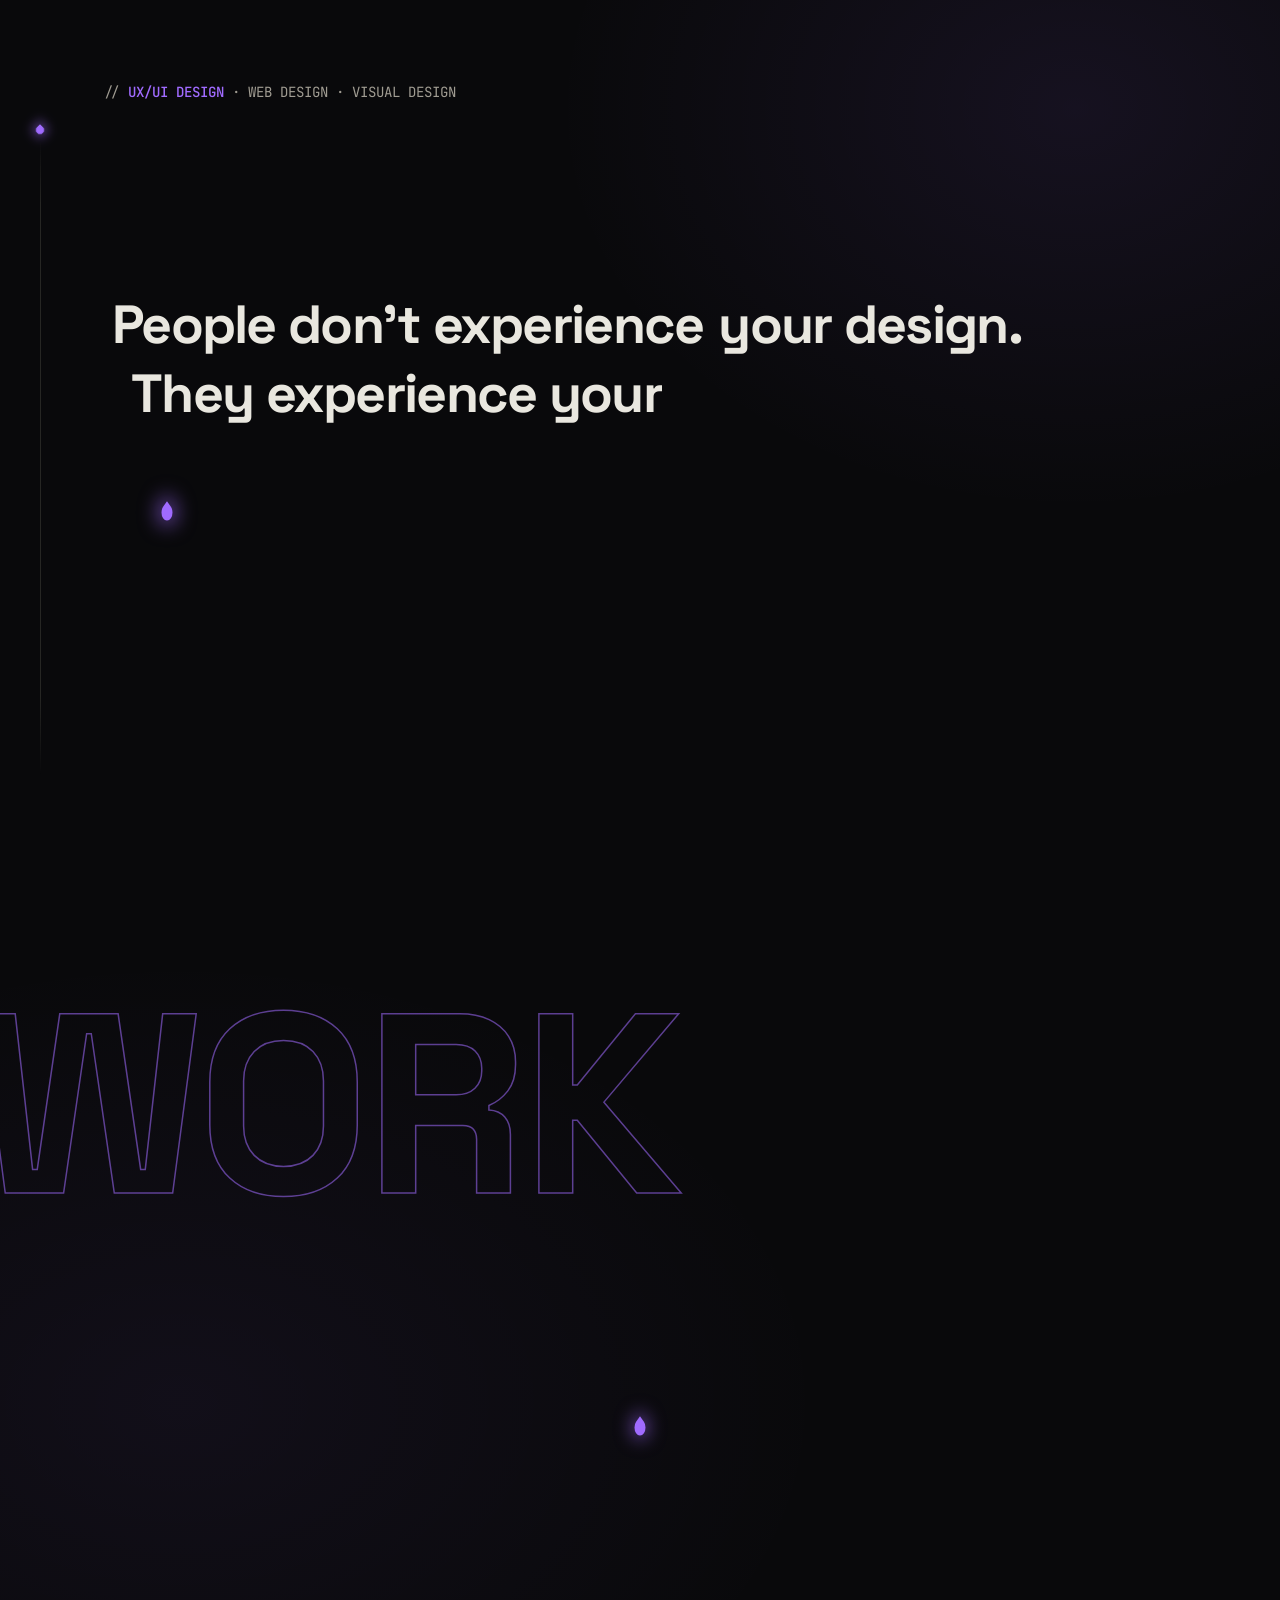
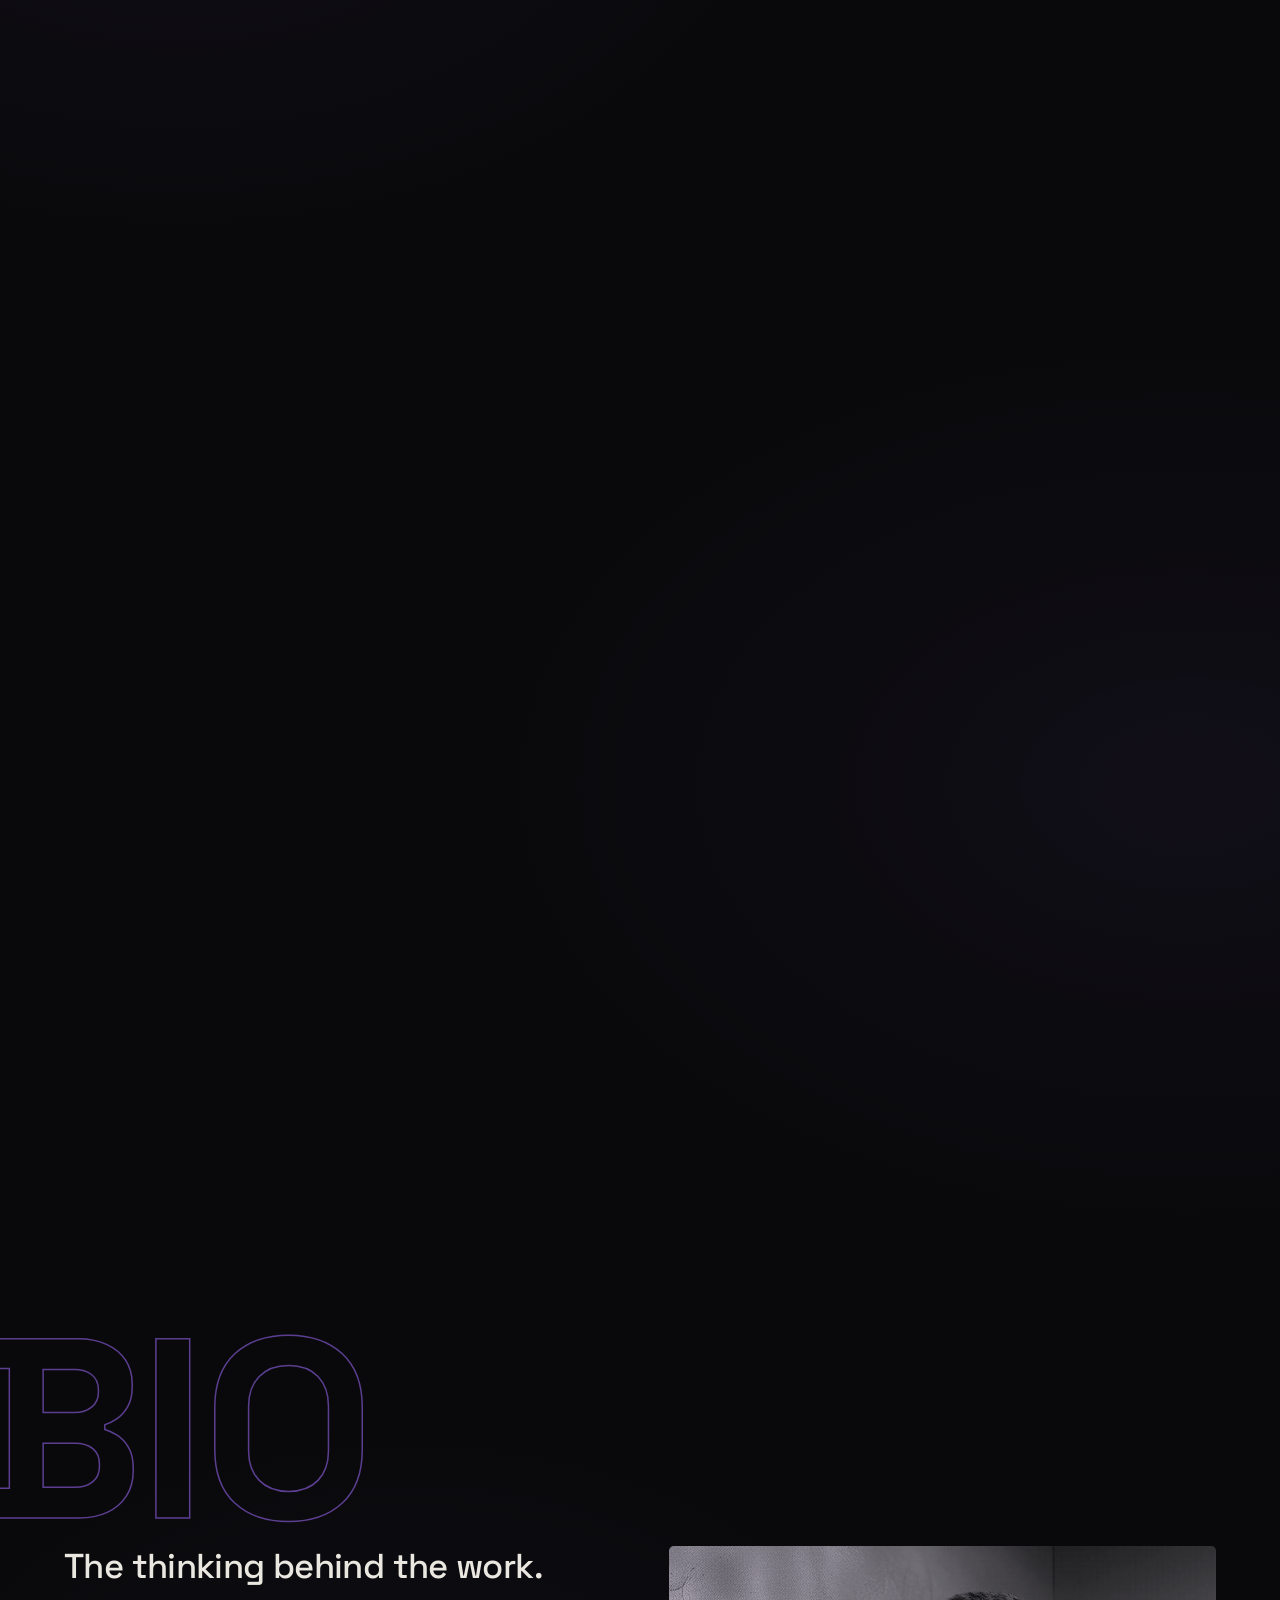
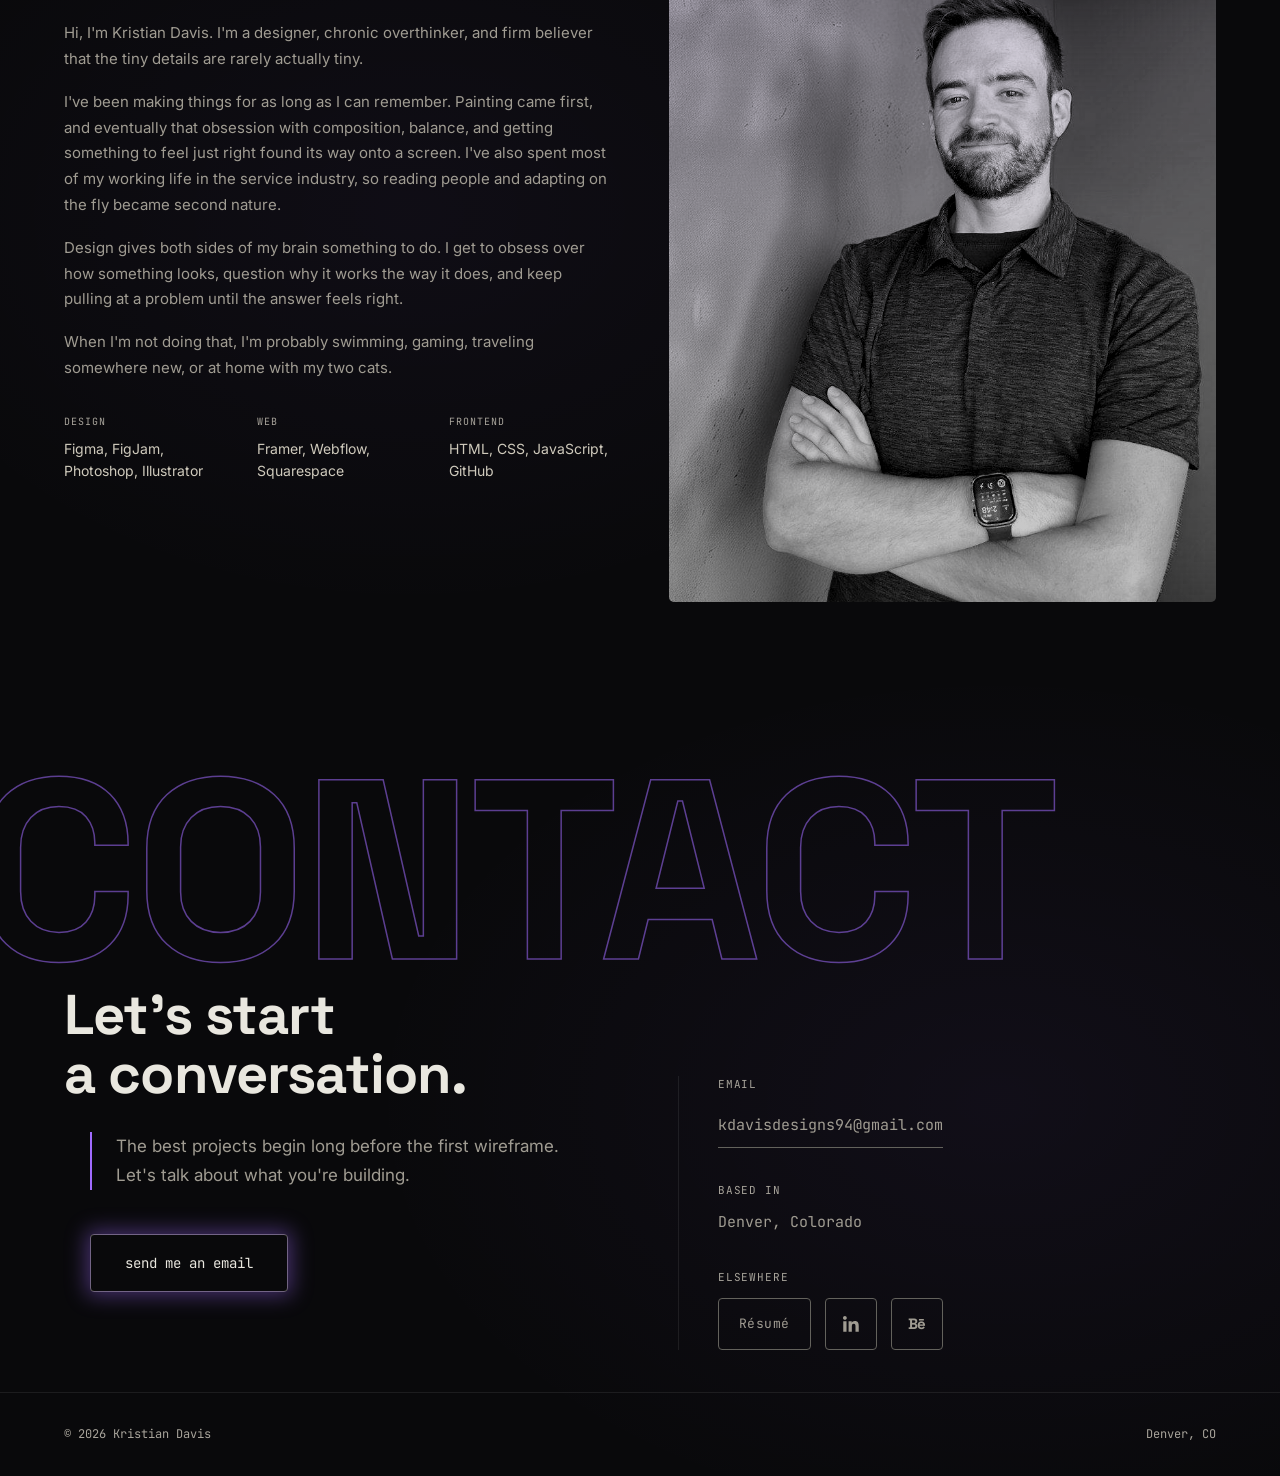
==== commit 47c1bfff: "Ship the Amun case study and point the site at kristiandavis.com Amun goes from a noindex placeholde" ====
--- a/index.html
+++ b/index.html
@@ -8,18 +8,18 @@
 <meta property="og:type" content="website">
 <meta property="og:title" content="Kristian Davis, UX/UI Design · Web Design · Visual Design">
 <meta property="og:description" content="People don't experience your design. They experience your decisions.">
-<meta property="og:image" content="https://kdavisdesigns0663.github.io/kristian-davis-portfolio/img/previews/nitefind-preview.jpg?v=3">
-<meta property="og:url" content="https://kdavisdesigns0663.github.io/kristian-davis-portfolio/">
+<meta property="og:image" content="https://kristiandavis.com/img/previews/nitefind-preview.jpg?v=3">
+<meta property="og:url" content="https://kristiandavis.com/">
 <meta name="twitter:card" content="summary_large_image">
-<meta name="twitter:image" content="https://kdavisdesigns0663.github.io/kristian-davis-portfolio/img/previews/nitefind-preview.jpg?v=3">
+<meta name="twitter:image" content="https://kristiandavis.com/img/previews/nitefind-preview.jpg?v=3">
 <link rel="preconnect" href="https://fonts.googleapis.com">
 <link rel="preconnect" href="https://fonts.gstatic.com" crossorigin>
 <link rel="stylesheet" href="https://fonts.googleapis.com/css2?family=JetBrains+Mono:wght@400;500&family=Space+Grotesk:wght@400;500;700&family=Inter:wght@400;500&display=swap">
-<link rel="canonical" href="https://kdavisdesigns0663.github.io/kristian-davis-portfolio/">
+<link rel="canonical" href="https://kristiandavis.com/">
 <link rel="icon" href="data:image/svg+xml,%3Csvg xmlns='http://www.w3.org/2000/svg' viewBox='0 0 32 32'%3E%3Crect width='32' height='32' fill='%2309090B'/%3E%3Cpath d='M16 5c4.2 4.6 7 8 7 11.4A7 7 0 0 1 9 16.4C9 13 11.8 9.6 16 5z' fill='%23a06bff'/%3E%3C/svg%3E">
 <link rel="stylesheet" href="css/style.css">
 <script type="application/ld+json">
-{"@context":"https://schema.org","@type":"Person","name":"Kristian Davis","jobTitle":"UX/UI Design · Web Design · Visual Design","url":"https://kdavisdesigns0663.github.io/kristian-davis-portfolio/","image":"https://kdavisdesigns0663.github.io/kristian-davis-portfolio/img/kristian-about-crop-800.jpg?v=2","email":"mailto:kdavisdesigns94@gmail.com","address":{"@type":"PostalAddress","addressLocality":"Denver","addressRegion":"CO","addressCountry":"US"},"sameAs":["https://www.linkedin.com/in/kdavisdesigns/"]}
+{"@context":"https://schema.org","@type":"Person","name":"Kristian Davis","jobTitle":"UX/UI Design · Web Design · Visual Design","url":"https://kristiandavis.com/","image":"https://kristiandavis.com/img/kristian-about-crop-800.jpg?v=2","email":"mailto:kdavisdesigns94@gmail.com","address":{"@type":"PostalAddress","addressLocality":"Denver","addressRegion":"CO","addressCountry":"US"},"sameAs":["https://www.linkedin.com/in/kdavisdesigns/"]}
 </script>
 </head>
 <body>
@@ -44,10 +44,11 @@
         <details style="position:relative">
           <summary class="i4" style="display:inline-flex;align-items:center;gap:7px;color:#a09c92;cursor:pointer;transition:color .3s ease">work<span aria-hidden="true" style="font-size:8px;transform:translateY(1px)">▼</span></summary>
           <ul style="position:absolute;top:calc(100% + 16px);right:0;min-width:200px;display:flex;flex-direction:column;gap:2px;list-style:none;padding:8px;border:1px solid rgba(255,255,255,.08);border-radius:11px;background:var(--bg-raise-1);box-shadow:0 28px 60px -22px rgba(0,0,0,.95);transform-origin:top right">
+            <li><a class="i8" href="case-studies/amun.html" style="display:flex;align-items:center;gap:10px;padding:9px 12px;border-radius:7px;font-size:12px;color:#a09c92;transition:color .25s ease,background .25s ease"><span aria-hidden="true" style="flex-shrink:0;width:7px;height:7px;border-radius:50%;background:#6590be"></span>Amun</a></li>
             <li><a class="i5" href="case-studies/nitefind.html" style="display:flex;align-items:center;gap:10px;padding:9px 12px;border-radius:7px;font-size:12px;color:#a09c92;transition:color .25s ease,background .25s ease"><span aria-hidden="true" style="flex-shrink:0;width:7px;height:7px;border-radius:50%;background:var(--accent)"></span>Nitefind</a></li>
             <li><a class="i6" href="case-studies/smiteforge.html" style="display:flex;align-items:center;gap:10px;padding:9px 12px;border-radius:7px;font-size:12px;color:#a09c92;transition:color .25s ease,background .25s ease"><span aria-hidden="true" style="flex-shrink:0;width:7px;height:7px;border-radius:50%;background:#e0b84a"></span>SmiteForge</a></li>
             <li><a class="i7" href="case-studies/zentra.html" style="display:flex;align-items:center;gap:10px;padding:9px 12px;border-radius:7px;font-size:12px;color:#a09c92;transition:color .25s ease,background .25s ease"><span aria-hidden="true" style="flex-shrink:0;width:7px;height:7px;border-radius:50%;background:#4fbf82"></span>Zentra</a></li>
-            <li><a aria-disabled="true" style="display:flex;align-items:center;gap:10px;padding:9px 12px;border-radius:7px;font-size:12px;color:#a09c92"><span aria-hidden="true" style="flex-shrink:0;width:7px;height:7px;border-radius:50%;background:#8f8f8f"></span>Amun <span style="color:#8c877d">· soon</span></a></li>
+            
             <li style="margin-top:4px;padding-top:6px;border-top:1px solid rgba(255,255,255,.08)"><a class="i9" href="#work" style="display:block;padding:9px 12px;border-radius:7px;font-size:12px;color:#a8a49b;transition:color .25s ease">all work →</a></li>
           </ul>
         </details>
@@ -157,6 +158,28 @@
 
   <div id="bands" style="position:relative;z-index:2;border-top:1px solid rgba(255,255,255,.08);opacity:0;transition:opacity .5s ease">
 
+    <a data-band="amun" href="case-studies/amun.html" style="position:relative;display:block;border-bottom:1px solid rgba(255,255,255,.08);overflow:hidden">
+      <span data-flood aria-hidden="true" style="position:absolute;inset:0;z-index:0;background:linear-gradient(90deg, rgba(101,144,190,.14), rgba(101,144,190,.02) 62%, transparent);transform:scaleX(0);transform-origin:left;transition:transform .62s cubic-bezier(.19,1,.22,1)"></span>
+      <span data-edge aria-hidden="true" style="position:absolute;top:0;bottom:0;left:0;z-index:1;width:2px;background:#6590be;transform:scaleY(0);transform-origin:top;transition:transform .52s cubic-bezier(.19,1,.22,1)"></span>
+      <div style="position:relative;z-index:2;max-width:1280px;margin:0 auto;padding:clamp(34px,4vw,58px) clamp(24px,5vw,64px)">
+        <div data-row style="display:grid;grid-template-columns:auto minmax(0,1.08fr) minmax(0,.88fr);align-items:stretch;column-gap:clamp(26px,2.8vw,44px);transition:transform .5s cubic-bezier(.19,1,.22,1)">
+          <div data-shot style="position:relative;align-self:center;flex-shrink:0;width:clamp(250px,31vw,460px);aspect-ratio:4/3;border-radius:10px;overflow:hidden;box-shadow:0 18px 44px -14px rgba(0,0,0,.8), 0 0 0 1px rgba(255,255,255,.06);transition:transform .55s cubic-bezier(.19,1,.22,1),box-shadow .55s ease">
+            <img src="img/previews/amun-preview.jpg?v=2" width="920" height="690" alt="" loading="lazy" style="width:100%;height:100%;object-fit:cover;object-position:50% 50%;display:block;filter:saturate(.82) brightness(.86);transition:filter .55s ease">
+          </div>
+          <div style="display:flex;flex-direction:column;justify-content:center">
+            <h3 style="font-family:'Space Grotesk',sans-serif;font-weight:700;font-size:clamp(25px,3.5vw,50px);line-height:1.02;letter-spacing:-.025em">Amun</h3>
+            <p style="margin-top:11px;font-size:15px;line-height:1.45;color:#b5b0a4;max-width:30ch;text-wrap:pretty">Trust without saying the obvious.</p>
+            <div style="display:flex;flex-wrap:wrap;gap:7px;margin-top:20px"><span style="padding:4px 10px;border:1px solid #262623;border-radius:999px;font-family:'JetBrains Mono',monospace;font-size:10px;letter-spacing:.06em;color:#a8a49b">CLIENT</span><span style="padding:4px 10px;border:1px solid #262623;border-radius:999px;font-family:'JetBrains Mono',monospace;font-size:10px;letter-spacing:.06em;color:#a8a49b">2026</span></div>
+          </div>
+          <div style="display:flex;flex-direction:column;justify-content:center;padding-left:clamp(22px,2.2vw,34px);border-left:1px solid rgba(255,255,255,.07)">
+            <span style="display:block;font-family:'JetBrains Mono',monospace;font-size:10px;letter-spacing:.12em;text-transform:uppercase;color:#6590be">DISCOVERY · INFORMATION ARCHITECTURE</span>
+            <p style="margin-top:12px;font-size:13.5px;line-height:1.65;color:#b0aba0;max-width:36ch;text-wrap:pretty">Turning a discreet protection business into a site that earns the consultation.</p>
+            <span data-cta style="display:inline-flex;align-items:center;align-self:flex-start;gap:8px;margin-top:clamp(18px,1.8vw,24px);font-family:'JetBrains Mono',monospace;font-size:11px;letter-spacing:.08em;text-transform:uppercase;color:#6590be;transition:gap .35s cubic-bezier(.19,1,.22,1)">view case study<span data-arrow aria-hidden="true" style="display:inline-block;font-size:12px;transition:transform .35s cubic-bezier(.19,1,.22,1)">&#8599;</span></span>
+          </div>
+        </div>
+      </div>
+    </a>
+
     <a data-band="nitefind" href="case-studies/nitefind.html" style="position:relative;display:block;border-bottom:1px solid rgba(255,255,255,.08);overflow:hidden">
       <span data-flood aria-hidden="true" style="position:absolute;inset:0;z-index:0;background:linear-gradient(90deg, rgba(var(--accent-rgb),.14), rgba(var(--accent-rgb),.02) 62%, transparent);transform:scaleX(0);transform-origin:left;transition:transform .62s cubic-bezier(.19,1,.22,1)"></span>
       <span data-edge aria-hidden="true" style="position:absolute;top:0;bottom:0;left:0;z-index:1;width:2px;background:var(--accent);transform:scaleY(0);transform-origin:top;transition:transform .52s cubic-bezier(.19,1,.22,1)"></span>
@@ -193,7 +216,7 @@
             <div style="display:flex;flex-wrap:wrap;gap:7px;margin-top:20px"><span style="padding:4px 10px;border:1px solid #262623;border-radius:999px;font-family:'JetBrains Mono',monospace;font-size:10px;letter-spacing:.06em;color:#a8a49b">iOS + ANDROID</span><span style="padding:4px 10px;border:1px solid #262623;border-radius:999px;font-family:'JetBrains Mono',monospace;font-size:10px;letter-spacing:.06em;color:#a8a49b">CONCEPT</span><span style="padding:4px 10px;border:1px solid #262623;border-radius:999px;font-family:'JetBrains Mono',monospace;font-size:10px;letter-spacing:.06em;color:#a8a49b">2025</span></div>
           </div>
           <div style="display:flex;flex-direction:column;justify-content:center;padding-left:clamp(22px,2.2vw,34px);border-left:1px solid rgba(255,255,255,.07)">
-            <span style="display:block;font-family:'JetBrains Mono',monospace;font-size:10px;letter-spacing:.12em;text-transform:uppercase;color:#e0b84a">CROSS-PLATFORM UI · INFORMATION ARCHITECTURE</span>
+            <span style="display:block;font-family:'JetBrains Mono',monospace;font-size:10px;letter-spacing:.12em;text-transform:uppercase;color:#e0b84a">CROSS-PLATFORM UI · PLATFORM CONVENTIONS</span>
             <p style="margin-top:12px;font-size:13.5px;line-height:1.65;color:#b0aba0;max-width:36ch;text-wrap:pretty">Designing one companion experience for iOS and Android while adapting its structure, hierarchy, and interface patterns to each platform.</p>
             <span data-cta style="display:inline-flex;align-items:center;align-self:flex-start;gap:8px;margin-top:clamp(18px,1.8vw,24px);font-family:'JetBrains Mono',monospace;font-size:11px;letter-spacing:.08em;text-transform:uppercase;color:#e0b84a;transition:gap .35s cubic-bezier(.19,1,.22,1)">view case study<span data-arrow aria-hidden="true" style="display:inline-block;font-size:12px;transition:transform .35s cubic-bezier(.19,1,.22,1)">↗</span></span>
           </div>
@@ -218,31 +241,6 @@
             <span style="display:block;font-family:'JetBrains Mono',monospace;font-size:10px;letter-spacing:.12em;text-transform:uppercase;color:#4fbf82">VISUAL DESIGN · MOTION</span>
             <p style="margin-top:12px;font-size:13.5px;line-height:1.65;color:#b0aba0;max-width:36ch;text-wrap:pretty">Building a visual language around progress, from goal tracking and hierarchy to identity, feedback, and motion.</p>
             <span data-cta style="display:inline-flex;align-items:center;align-self:flex-start;gap:8px;margin-top:clamp(18px,1.8vw,24px);font-family:'JetBrains Mono',monospace;font-size:11px;letter-spacing:.08em;text-transform:uppercase;color:#4fbf82;transition:gap .35s cubic-bezier(.19,1,.22,1)">view case study<span data-arrow aria-hidden="true" style="display:inline-block;font-size:12px;transition:transform .35s cubic-bezier(.19,1,.22,1)">↗</span></span>
-          </div>
-        </div>
-      </div>
-    </a>
-
-    <a data-band="amun" aria-disabled="true" style="position:relative;display:block;border-bottom:1px solid rgba(255,255,255,.08);overflow:hidden">
-      <span data-flood aria-hidden="true" style="position:absolute;inset:0;z-index:0;background:linear-gradient(90deg, rgba(143,143,143,.14), rgba(143,143,143,.02) 62%, transparent);transform:scaleX(0);transform-origin:left;transition:transform .62s cubic-bezier(.19,1,.22,1)"></span>
-      <span data-edge aria-hidden="true" style="position:absolute;top:0;bottom:0;left:0;z-index:1;width:2px;background:#8f8f8f;transform:scaleY(0);transform-origin:top;transition:transform .52s cubic-bezier(.19,1,.22,1)"></span>
-      <div style="position:relative;z-index:2;max-width:1280px;margin:0 auto;padding:clamp(34px,4vw,58px) clamp(24px,5vw,64px)">
-        <div data-row style="display:grid;grid-template-columns:auto minmax(0,1.08fr) minmax(0,.88fr);align-items:stretch;column-gap:clamp(26px,2.8vw,44px);transition:transform .5s cubic-bezier(.19,1,.22,1)">
-          <div data-shot style="position:relative;align-self:center;flex-shrink:0;width:clamp(250px,31vw,460px);aspect-ratio:4/3;border-radius:10px;overflow:hidden;box-shadow:0 18px 44px -14px rgba(0,0,0,.8), 0 0 0 1px rgba(255,255,255,.06);transition:transform .55s cubic-bezier(.19,1,.22,1),box-shadow .55s ease">
-            <div aria-hidden="true" style="position:absolute;inset:0;display:flex;flex-direction:column;align-items:center;justify-content:center;gap:clamp(14px,1.6vw,22px);background:#191919">
-              <div style="display:flex;align-items:center;justify-content:center;width:clamp(56px,7vw,92px);height:clamp(56px,7vw,92px);border:1px solid rgba(255,255,255,.14);border-radius:50%;font-family:'Space Grotesk',sans-serif;font-weight:700;font-size:clamp(24px,3vw,40px);line-height:1;letter-spacing:-.03em;color:#8f8f8f">A</div>
-              <span style="font-family:'JetBrains Mono',monospace;font-size:10px;letter-spacing:.16em;text-transform:uppercase;color:#8f8f8f">work in progress</span>
-            </div>
-          </div>
-          <div style="display:flex;flex-direction:column;justify-content:center">
-            <h3 style="font-family:'Space Grotesk',sans-serif;font-weight:700;font-size:clamp(25px,3.5vw,50px);line-height:1.02;letter-spacing:-.025em;color:#a8a49b">Amun</h3>
-            <p style="margin-top:11px;font-size:15px;line-height:1.45;color:#b5b0a4;max-width:30ch;text-wrap:pretty">Case study coming soon.</p>
-            <div style="display:flex;flex-wrap:wrap;gap:7px;margin-top:20px"><span style="padding:4px 10px;border:1px solid #262623;border-radius:999px;font-family:'JetBrains Mono',monospace;font-size:10px;letter-spacing:.06em;color:#a8a49b">IN PROGRESS</span><span style="padding:4px 10px;border:1px solid #262623;border-radius:999px;font-family:'JetBrains Mono',monospace;font-size:10px;letter-spacing:.06em;color:#a8a49b">CLIENT</span><span style="padding:4px 10px;border:1px solid #262623;border-radius:999px;font-family:'JetBrains Mono',monospace;font-size:10px;letter-spacing:.06em;color:#a8a49b">2026</span></div>
-          </div>
-          <div style="display:flex;flex-direction:column;justify-content:center;padding-left:clamp(22px,2.2vw,34px);border-left:1px solid rgba(255,255,255,.07)">
-            <span style="display:block;font-family:'JetBrains Mono',monospace;font-size:10px;letter-spacing:.12em;text-transform:uppercase;color:#8f8f8f">IN PROGRESS</span>
-            <p style="margin-top:12px;font-size:13.5px;line-height:1.65;color:#b0aba0;max-width:36ch;text-wrap:pretty">This project is still under development. The full case study will be posted here once it is finished.</p>
-            <span data-cta style="display:inline-flex;align-items:center;align-self:flex-start;gap:8px;margin-top:clamp(18px,1.8vw,24px);font-family:'JetBrains Mono',monospace;font-size:11px;letter-spacing:.08em;text-transform:uppercase;color:#a0a0a0;transition:gap .35s cubic-bezier(.19,1,.22,1)">coming soon</span>
           </div>
         </div>
       </div>
--- a/css/style.css
+++ b/css/style.css
@@ -99,8 +99,8 @@
    latches on tap and the element stays lit until the next tap lands elsewhere, which reads as
    a stuck element rather than as feedback. Focus rules stay outside the query: keyboard focus
    has to answer on every device, and a phone with a keyboard attached is a real thing.
-   There is no .i8 any more. It was the Amun dropdown entry, which has no href because the page
-   does not exist yet, so lighting it on hover offered a link that was not there. */
+   .i8 is the Amun dropdown entry. It was dropped while Amun had no page and so no href;
+   it is back now that the entry is a real link. */
 .i1:focus-visible{ top:16px !important; }
 .i3:focus-visible, .i10:focus-visible, .i11:focus-visible{ background-size:100% 1px !important; color:#e9e7df !important; }
 .i14:focus-visible{ border-color:var(--accent) !important; color:var(--accent) !important; background-size:100% 100% !important; }
@@ -112,6 +112,7 @@
   .i5:hover{ color:#e9e7df !important; background:rgba(255,255,255,.06) !important; }
   .i6:hover{ color:#e9e7df !important; background:rgba(255,255,255,.06) !important; }
   .i7:hover{ color:#e9e7df !important; background:rgba(255,255,255,.06) !important; }
+  .i8:hover{ color:#e9e7df !important; background:rgba(255,255,255,.06) !important; }
   .i9:hover{ color:#e9e7df !important; }
   .i14:hover{ border-color:var(--accent) !important; color:var(--accent) !important; background-size:100% 100% !important; }
   .i14:hover .i14-glow{ animation:none !important; opacity:.92 !important; }
